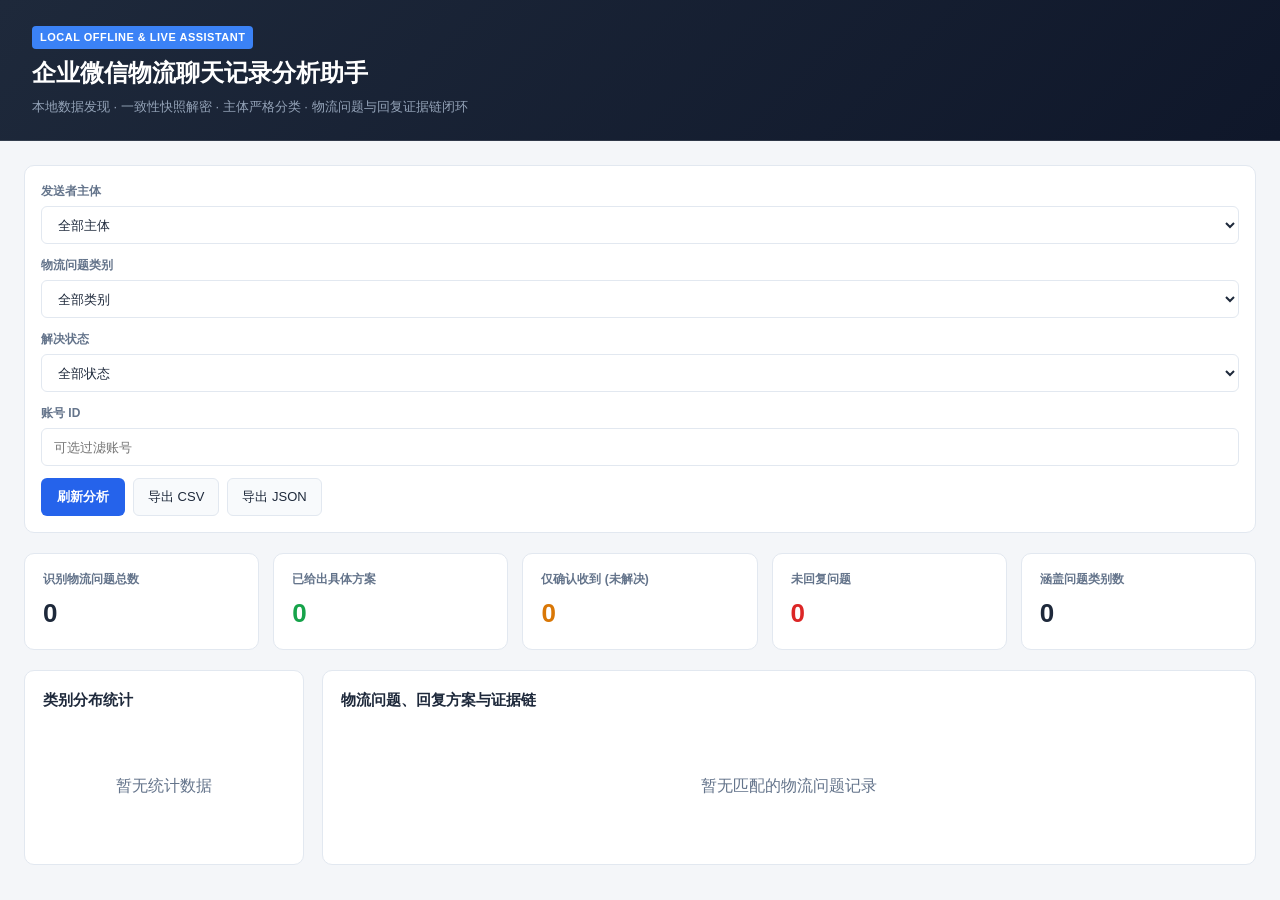
==== src/chatlog_assistant/static/wecom.html @ 627f830e "Add local WeCom analysis pipeline, export tooling, and enhanced privacy protections Support local We" ====
<!doctype html>
<html lang="zh-CN">
<head>
  <meta charset="utf-8">
  <meta name="viewport" content="width=device-width, initial-scale=1">
  <title>本地企业微信物流聊天记录分析</title>
  <style>
    :root {
      color-scheme: light;
      --bg: #f4f6f9;
      --card-bg: #ffffff;
      --ink: #1e293b;
      --muted: #64748b;
      --line: #e2e8f0;
      --brand: #2563eb;
      --brand-soft: #eff6ff;
      --zhongji: #ea580c;
      --zhongji-soft: #fff7ed;
      --other: #475569;
      --other-soft: #f1f5f9;
      --unknown: #94a3b8;
      --unknown-soft: #f8fafc;
      --ok: #16a34a;
      --warn: #d97706;
      --danger: #dc2626;
    }
    * { box-sizing: border-box; }
    body {
      margin: 0;
      font-family: -apple-system, BlinkMacSystemFont, "Segoe UI", Roboto, "Helvetica Neue", "PingFang SC", "Microsoft YaHei", sans-serif;
      background: var(--bg);
      color: var(--ink);
      line-height: 1.5;
    }
    header {
      background: linear-gradient(135deg, #1e293b 0%, #0f172a 100%);
      color: white;
      padding: 24px 32px;
      border-bottom: 1px solid rgba(255,255,255,0.1);
    }
    header .badge {
      display: inline-block;
      font-size: 11px;
      font-weight: 700;
      padding: 3px 8px;
      border-radius: 4px;
      background: #3b82f6;
      color: white;
      text-transform: uppercase;
      letter-spacing: 0.5px;
      margin-bottom: 6px;
    }
    header h1 { margin: 0 0 6px; font-size: 24px; font-weight: 600; }
    header p { margin: 0; color: #94a3b8; font-size: 13px; }
    main { max-width: 1440px; margin: 0 auto; padding: 24px; }
    
    .toolbar {
      display: grid;
      grid-template-columns: repeat(auto-fit, minmax(180px, 1fr)) auto;
      gap: 12px;
      background: var(--card-bg);
      padding: 16px;
      border-radius: 10px;
      border: 1px solid var(--line);
      margin-bottom: 20px;
      align-items: end;
    }
    .field { display: flex; flex-direction: column; gap: 6px; }
    label { font-size: 12px; font-weight: 600; color: var(--muted); text-transform: uppercase; }
    select, input, button {
      height: 38px;
      border: 1px solid var(--line);
      border-radius: 6px;
      background: white;
      padding: 0 12px;
      color: var(--ink);
      font-size: 13px;
    }
    select:focus, input:focus { outline: none; border-color: var(--brand); }
    .btn-group { display: flex; gap: 8px; }
    button.btn-primary {
      cursor: pointer;
      background: var(--brand);
      color: white;
      border: none;
      font-weight: 600;
      padding: 0 16px;
    }
    button.btn-secondary {
      cursor: pointer;
      background: #f8fafc;
      color: var(--ink);
      border: 1px solid var(--line);
      font-weight: 500;
      padding: 0 14px;
    }
    button:hover { opacity: 0.92; }

    .cards {
      display: grid;
      grid-template-columns: repeat(5, minmax(0, 1fr));
      gap: 14px;
      margin-bottom: 20px;
    }
    .card {
      background: var(--card-bg);
      border: 1px solid var(--line);
      border-radius: 10px;
      padding: 16px 18px;
    }
    .card span { display: block; color: var(--muted); font-size: 12px; font-weight: 600; }
    .card strong { display: block; margin-top: 6px; font-size: 26px; font-weight: 700; color: var(--ink); }

    .grid-2 {
      display: grid;
      grid-template-columns: 280px 1fr;
      gap: 18px;
    }
    .panel {
      background: var(--card-bg);
      border: 1px solid var(--line);
      border-radius: 10px;
      padding: 18px;
      min-width: 0;
    }
    .panel h2 {
      margin: 0 0 14px;
      font-size: 15px;
      font-weight: 600;
      display: flex;
      justify-content: space-between;
      align-items: center;
    }
    .cat-item {
      display: flex;
      justify-content: space-between;
      padding: 9px 6px;
      border-bottom: 1px solid #f1f5f9;
      font-size: 13px;
      cursor: pointer;
    }
    .cat-item:hover { background: #f8fafc; }
    .cat-item.active { font-weight: 700; color: var(--brand); }

    .table-wrap { overflow-x: auto; max-height: 650px; }
    table { width: 100%; border-collapse: collapse; min-width: 900px; font-size: 13px; }
    th, td { text-align: left; padding: 12px 10px; border-bottom: 1px solid var(--line); vertical-align: top; }
    th {
      color: var(--muted);
      font-weight: 600;
      background: #f8fafc;
      position: sticky;
      top: 0;
      z-index: 10;
    }
    
    .tag {
      display: inline-block;
      padding: 2px 7px;
      border-radius: 4px;
      font-size: 11px;
      font-weight: 600;
      white-space: nowrap;
    }
    .tag-zhongji { background: var(--zhongji-soft); color: var(--zhongji); border: 1px solid #fed7aa; }
    .tag-other { background: var(--other-soft); color: var(--other); border: 1px solid #cbd5e1; }
    .tag-unknown { background: var(--unknown-soft); color: var(--unknown); border: 1px solid #e2e8f0; }
    
    .status-solved { color: var(--ok); font-weight: 600; }
    .status-ack { color: var(--warn); font-weight: 600; }
    .status-unreplied { color: var(--danger); font-weight: 600; }
    .status-progress { color: var(--brand); font-weight: 600; }
    
    .clue-badge {
      display: inline-block;
      background: #f1f5f9;
      padding: 1px 5px;
      border-radius: 3px;
      font-size: 11px;
      color: #334155;
      margin-top: 4px;
      margin-right: 4px;
    }

    .empty { padding: 48px; text-align: center; color: var(--muted); }
    small { color: var(--muted); font-size: 11px; }

    @media (max-width: 1024px) {
      .cards { grid-template-columns: repeat(2, 1fr); }
      .grid-2 { grid-template-columns: 1fr; }
    }
  </style>
</head>
<body>
  <header>
    <div class="badge">Local Offline & Live Assistant</div>
    <h1>企业微信物流聊天记录分析助手</h1>
    <p>本地数据发现 · 一致性快照解密 · 主体严格分类 · 物流问题与回复证据链闭环</p>
  </header>
  <main>
    <section class="toolbar">
      <div class="field">
        <label for="subjectSelect">发送者主体</label>
        <select id="subjectSelect">
          <option value="">全部主体</option>
          <option value="zhongji">中技 (zhongji)</option>
          <option value="other">其他企业 (other)</option>
          <option value="unknown">待确认 (unknown)</option>
        </select>
      </div>
      <div class="field">
        <label for="categorySelect">物流问题类别</label>
        <select id="categorySelect">
          <option value="">全部类别</option>
        </select>
      </div>
      <div class="field">
        <label for="statusSelect">解决状态</label>
        <select id="statusSelect">
          <option value="">全部状态</option>
          <option value="unreplied">未回复 (unreplied)</option>
          <option value="acknowledged">仅确认收到 (acknowledged)</option>
          <option value="solved">已有方案 (solved)</option>
          <option value="in_progress">处理中 (in_progress)</option>
        </select>
      </div>
      <div class="field">
        <label for="accountInput">账号 ID</label>
        <input type="text" id="accountInput" placeholder="可选过滤账号">
      </div>
      <div class="btn-group">
        <button class="btn-primary" id="btnRefresh">刷新分析</button>
        <button class="btn-secondary" id="btnExportCsv">导出 CSV</button>
        <button class="btn-secondary" id="btnExportJson">导出 JSON</button>
      </div>
    </section>

    <section class="cards">
      <article class="card">
        <span>识别物流问题总数</span>
        <strong id="statTotal">0</strong>
      </article>
      <article class="card">
        <span>已给出具体方案</span>
        <strong id="statSolved" style="color: var(--ok)">0</strong>
      </article>
      <article class="card">
        <span>仅确认收到 (未解决)</span>
        <strong id="statAck" style="color: var(--warn)">0</strong>
      </article>
      <article class="card">
        <span>未回复问题</span>
        <strong id="statUnreplied" style="color: var(--danger)">0</strong>
      </article>
      <article class="card">
        <span>涵盖问题类别数</span>
        <strong id="statCatCount">0</strong>
      </article>
    </section>

    <section class="grid-2">
      <aside class="panel">
        <h2>类别分布统计</h2>
        <div id="categoryList"></div>
      </aside>
      <article class="panel">
        <h2>物流问题、回复方案与证据链</h2>
        <div class="table-wrap" id="issuesWrap"></div>
      </article>
    </section>
  </main>

  <script>
    const esc = v => String(v ?? '').replace(/[&<>'"]/g, c => ({'&':'&amp;','<':'&lt;','>':'&gt;',"'":'&#39;','"':'&quot;'}[c]));
    
    function statusClass(st) {
      if (st === 'solved') return 'status-solved';
      if (st === 'acknowledged') return 'status-ack';
      if (st === 'unreplied') return 'status-unreplied';
      return 'status-progress';
    }
    function statusLabel(st) {
      if (st === 'solved') return '已有方案 (已解决)';
      if (st === 'acknowledged') return '仅确认收到';
      if (st === 'unreplied') return '未回复';
      if (st === 'in_progress') return '跟进中';
      return st;
    }

    async function loadData() {
      const subj = document.querySelector('#subjectSelect').value;
      const cat = document.querySelector('#categorySelect').value;
      const st = document.querySelector('#statusSelect').value;
      const acc = document.querySelector('#accountInput').value.trim();

      const params = new URLSearchParams();
      if (subj) params.set('subject', subj);
      if (cat) params.set('category', cat);
      if (st) params.set('status', st);
      if (acc) params.set('account_id', acc);

      const [summaryRes, issuesRes] = await Promise.all([
        fetch('/api/wecom/summary?' + params).then(r => r.json()).catch(() => ({})),
        fetch('/api/wecom/issues?' + params).then(r => r.json()).catch(() => ({items:[]}))
      ]);

      // Update counters
      document.querySelector('#statTotal').textContent = summaryRes.issue_count || 0;
      document.querySelector('#statSolved').textContent = summaryRes.solved_count || 0;
      document.querySelector('#statAck').textContent = summaryRes.ack_only_count || 0;
      document.querySelector('#statUnreplied').textContent = (summaryRes.pending_count - (summaryRes.ack_only_count || 0)) || 0;
      document.querySelector('#statCatCount').textContent = summaryRes.category_count || 0;

      // Update category list & dropdown
      const catListEl = document.querySelector('#categoryList');
      const cats = summaryRes.categories || [];
      if (cats.length) {
        catListEl.innerHTML = cats.map(c => `
          <div class="cat-item ${cat === c.category ? 'active' : ''}" onclick="selectCategory('${esc(c.category)}')">
            <span>${esc(c.category)}</span>
            <b>${c.count}</b>
          </div>
        `).join('');
      } else {
        catListEl.innerHTML = '<div class="empty">暂无统计数据</div>';
      }

      const catSelect = document.querySelector('#categorySelect');
      const curCat = catSelect.value;
      catSelect.innerHTML = '<option value="">全部类别</option>' + cats.map(c => `
        <option value="${esc(c.category)}">${esc(c.category)} (${c.count})</option>
      `).join('');
      if ([...catSelect.options].some(o => o.value === curCat)) catSelect.value = curCat;

      // Render issues table
      const wrap = document.querySelector('#issuesWrap');
      const items = issuesRes.items || [];
      if (items.length) {
        wrap.innerHTML = `
          <table>
            <thead>
              <tr>
                <th style="width: 140px;">提出者 / 主体</th>
                <th style="width: 110px;">类别 / 状态</th>
                <th>提问内容与业务线索</th>
                <th>回复人员 / 方案内容</th>
                <th style="width: 100px;">关联证据</th>
              </tr>
            </thead>
            <tbody>
              ${items.map(item => {
                const subCls = item.question_subject_bucket === 'zhongji' ? 'tag-zhongji' : (item.question_subject_bucket === 'other' ? 'tag-other' : 'tag-unknown');
                const subName = item.question_subject_bucket === 'zhongji' ? '中技' : (item.question_subject_bucket === 'other' ? '其他' : '未知');
                
                let clueBadges = '';
                if (item.clues) {
                  if (item.clues.waybill_no) clueBadges += `<span class="clue-badge">单号: ${esc(item.clues.waybill_no)}</span>`;
                  if (item.clues.packages) clueBadges += `<span class="clue-badge">${esc(item.clues.packages)}</span>`;
                  if (item.clues.weight) clueBadges += `<span class="clue-badge">${esc(item.clues.weight)}</span>`;
                  if (item.clues.volume) clueBadges += `<span class="clue-badge">${esc(item.clues.volume)}</span>`;
                }

                return `
                  <tr>
                    <td>
                      <strong>${esc(item.question_sender_name)}</strong><br>
                      <span class="tag ${subCls}">${subName}${item.question_corp_name ? ' · ' + esc(item.question_corp_name) : ''}</span><br>
                      <small>${esc(item.question_sent_at.slice(0, 16).replace('T', ' '))}</small>
                    </td>
                    <td>
                      <b>${esc(item.category)}</b><br>
                      <span class="${statusClass(item.issue_status)}">${statusLabel(item.issue_status)}</span>
                    </td>
                    <td>
                      <div>${esc(item.question_raw_text)}</div>
                      <div>${clueBadges}</div>
                      <small style="color:#64748b;">群/会话: ${esc(item.conversation_name)}</small>
                    </td>
                    <td>
                      ${item.responder_name ? `
                        <strong>${esc(item.responder_name)}</strong> 
                        <span class="tag ${item.responder_subject_bucket==='zhongji'?'tag-zhongji':'tag-other'}">${item.responder_subject_bucket==='zhongji'?'中技':'其他'}</span>
                        <small>(${item.latency_seconds}秒后)</small><br>
                        <div>${esc(item.responder_raw_text)}</div>
                      ` : '<span class="status-unreplied">暂无回复</span>'}
                    </td>
                    <td>
                      <small>
                        依据: ${esc(item.association_basis || '无')}<br>
                        引用: ${esc(item.source_reference || '')}
                      </small>
                    </td>
                  </tr>
                `;
              }).join('')}
            </tbody>
          </table>
        `;
      } else {
        wrap.innerHTML = '<div class="empty">暂无匹配的物流问题记录</div>';
      }
    }

    function selectCategory(cat) {
      document.querySelector('#categorySelect').value = cat;
      loadData();
    }

    document.querySelector('#btnRefresh').addEventListener('click', loadData);
    document.querySelector('#subjectSelect').addEventListener('change', loadData);
    document.querySelector('#categorySelect').addEventListener('change', loadData);
    document.querySelector('#statusSelect').addEventListener('change', loadData);
    
    document.querySelector('#btnExportCsv').addEventListener('click', () => {
      window.open('/api/wecom/export?format=csv&' + new URLSearchParams({
        subject: document.querySelector('#subjectSelect').value,
        category: document.querySelector('#categorySelect').value,
        status: document.querySelector('#statusSelect').value,
      }));
    });
    document.querySelector('#btnExportJson').addEventListener('click', () => {
      window.open('/api/wecom/export?format=json&' + new URLSearchParams({
        subject: document.querySelector('#subjectSelect').value,
        category: document.querySelector('#categorySelect').value,
        status: document.querySelector('#statusSelect').value,
      }));
    });

    loadData();
  </script>
</body>
</html>
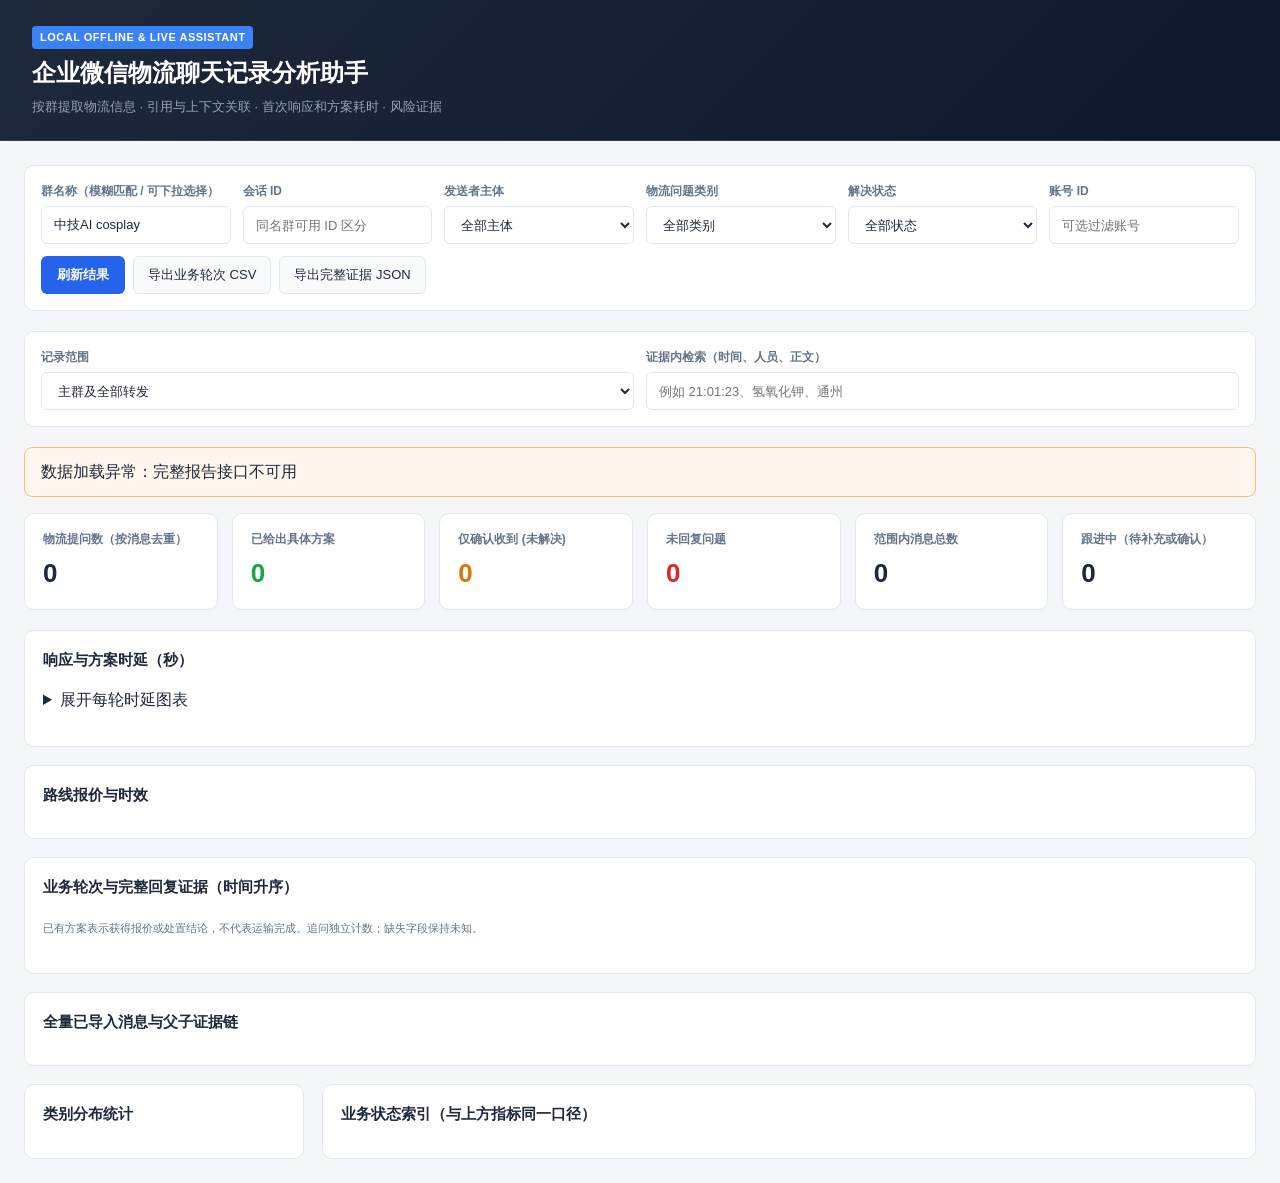
==== commit 99524bbf: "Add recursive WeCom analysis and evidence reporting" ====
--- a/src/chatlog_assistant/static/wecom.html
+++ b/src/chatlog_assistant/static/wecom.html
@@ -56,7 +56,7 @@
     
     .toolbar {
       display: grid;
-      grid-template-columns: repeat(auto-fit, minmax(180px, 1fr)) auto;
+      grid-template-columns: repeat(auto-fit, minmax(180px, 1fr));
       gap: 12px;
       background: var(--card-bg);
       padding: 16px;
@@ -77,7 +77,7 @@
       font-size: 13px;
     }
     select:focus, input:focus { outline: none; border-color: var(--brand); }
-    .btn-group { display: flex; gap: 8px; }
+    .btn-group { display: flex; gap: 8px; grid-column: 1 / -1; }
     button.btn-primary {
       cursor: pointer;
       background: var(--brand);
@@ -98,7 +98,7 @@
 
     .cards {
       display: grid;
-      grid-template-columns: repeat(5, minmax(0, 1fr));
+      grid-template-columns: repeat(6, minmax(0, 1fr));
       gap: 14px;
       margin-bottom: 20px;
     }
@@ -184,6 +184,13 @@
 
     .empty { padding: 48px; text-align: center; color: var(--muted); }
     small { color: var(--muted); font-size: 11px; }
+    #coverage { padding: 12px 16px; background: #fff7ed; border: 1px solid #fdba74; border-radius: 8px; }
+    .report-panel { margin-bottom: 18px; }
+    .message-text { white-space: pre-wrap; overflow-wrap: anywhere; }
+    details { margin: 8px 0; }
+    summary { cursor: pointer; }
+    .latency-bar { display: inline-block; min-width: 2px; height: 9px; background: #2563eb; border-radius: 2px; }
+    .latency-ack { background: #f59e0b; }
 
     @media (max-width: 1024px) {
       .cards { grid-template-columns: repeat(2, 1fr); }
@@ -195,10 +202,19 @@
   <header>
     <div class="badge">Local Offline & Live Assistant</div>
     <h1>企业微信物流聊天记录分析助手</h1>
-    <p>本地数据发现 · 一致性快照解密 · 主体严格分类 · 物流问题与回复证据链闭环</p>
+    <p>按群提取物流信息 · 引用与上下文关联 · 首次响应和方案耗时 · 风险证据</p>
   </header>
   <main>
     <section class="toolbar">
+      <div class="field">
+        <label for="conversationInput">群名称（模糊匹配 / 可下拉选择）</label>
+        <input id="conversationInput" list="convDatalist" value="中技AI cosplay" placeholder="留空查看全部群聊">
+        <datalist id="convDatalist"></datalist>
+      </div>
+      <div class="field">
+        <label for="conversationIdInput">会话 ID</label>
+        <input id="conversationIdInput" placeholder="同名群可用 ID 区分">
+      </div>
       <div class="field">
         <label for="subjectSelect">发送者主体</label>
         <select id="subjectSelect">
@@ -229,15 +245,17 @@
         <input type="text" id="accountInput" placeholder="可选过滤账号">
       </div>
       <div class="btn-group">
-        <button class="btn-primary" id="btnRefresh">刷新分析</button>
-        <button class="btn-secondary" id="btnExportCsv">导出 CSV</button>
-        <button class="btn-secondary" id="btnExportJson">导出 JSON</button>
-      </div>
-    </section>
-
+        <button class="btn-primary" id="btnRefresh">刷新结果</button>
+        <button class="btn-secondary" id="btnExportCsv">导出业务轮次 CSV</button>
+        <button class="btn-secondary" id="btnExportJson">导出完整证据 JSON</button>
+      </div>
+    </section>
+
+    <div class="toolbar"><div class="field"><label for="scopeSelect">记录范围</label><select id="scopeSelect"><option value="">主群及全部转发</option></select></div><div class="field"><label for="evidenceSearch">证据内检索（时间、人员、正文）</label><input id="evidenceSearch" placeholder="例如 21:01:23、氢氧化钾、通州"></div></div>
+    <p id="coverage" role="status"></p>
     <section class="cards">
       <article class="card">
-        <span>识别物流问题总数</span>
+        <span>物流提问数（按消息去重）</span>
         <strong id="statTotal">0</strong>
       </article>
       <article class="card">
@@ -253,9 +271,30 @@
         <strong id="statUnreplied" style="color: var(--danger)">0</strong>
       </article>
       <article class="card">
-        <span>涵盖问题类别数</span>
+        <span>范围内消息总数</span>
         <strong id="statCatCount">0</strong>
       </article>
+      <article class="card"><span>跟进中（待补充或确认）</span><strong id="statProgress">0</strong></article>
+    </section>
+
+    <section class="panel report-panel">
+      <h2>响应与方案时延（秒）</h2>
+      <p id="latencySummary"></p>
+      <details><summary>展开每轮时延图表</summary><div id="latencyChart" style="max-height:460px;overflow:auto"></div></details>
+      <p id="specialGoodsSummary"></p>
+    </section>
+    <section class="panel report-panel">
+      <h2>路线报价与时效</h2>
+      <div class="table-wrap" id="routesWrap" style="max-height:460px;overflow:auto"></div>
+    </section>
+    <section class="panel report-panel">
+      <h2>业务轮次与完整回复证据（时间升序）</h2>
+      <p><small>已有方案表示获得报价或处置结论，不代表运输完成。追问独立计数；缺失字段保持未知。</small></p>
+      <div id="eventsWrap"></div>
+    </section>
+    <section class="panel report-panel">
+      <h2>全量已导入消息与父子证据链</h2>
+      <div id="messagesWrap"></div>
     </section>
 
     <section class="grid-2">
@@ -264,7 +303,7 @@
         <div id="categoryList"></div>
       </aside>
       <article class="panel">
-        <h2>物流问题、回复方案与证据链</h2>
+        <h2>业务状态索引（与上方指标同一口径）</h2>
         <div class="table-wrap" id="issuesWrap"></div>
       </article>
     </section>
@@ -272,6 +311,7 @@
 
   <script>
     const esc = v => String(v ?? '').replace(/[&<>'"]/g, c => ({'&':'&amp;','<':'&lt;','>':'&gt;',"'":'&#39;','"':'&quot;'}[c]));
+    const formatTime = t => t ? String(t).slice(0, 19).replace('T', ' ') : '-';
     
     function statusClass(st) {
       if (st === 'solved') return 'status-solved';
@@ -280,152 +320,120 @@
       return 'status-progress';
     }
     function statusLabel(st) {
-      if (st === 'solved') return '已有方案 (已解决)';
+      if (st === 'solved') return '已有相关方案';
       if (st === 'acknowledged') return '仅确认收到';
       if (st === 'unreplied') return '未回复';
       if (st === 'in_progress') return '跟进中';
-      return st;
-    }
-
-    async function loadData() {
-      const subj = document.querySelector('#subjectSelect').value;
-      const cat = document.querySelector('#categorySelect').value;
-      const st = document.querySelector('#statusSelect').value;
-      const acc = document.querySelector('#accountInput').value.trim();
-
+      return st || '未知';
+    }
+
+    function filterParams() {
       const params = new URLSearchParams();
-      if (subj) params.set('subject', subj);
-      if (cat) params.set('category', cat);
-      if (st) params.set('status', st);
-      if (acc) params.set('account_id', acc);
-
-      const [summaryRes, issuesRes] = await Promise.all([
-        fetch('/api/wecom/summary?' + params).then(r => r.json()).catch(() => ({})),
-        fetch('/api/wecom/issues?' + params).then(r => r.json()).catch(() => ({items:[]}))
-      ]);
-
-      // Update counters
-      document.querySelector('#statTotal').textContent = summaryRes.issue_count || 0;
-      document.querySelector('#statSolved').textContent = summaryRes.solved_count || 0;
-      document.querySelector('#statAck').textContent = summaryRes.ack_only_count || 0;
-      document.querySelector('#statUnreplied').textContent = (summaryRes.pending_count - (summaryRes.ack_only_count || 0)) || 0;
-      document.querySelector('#statCatCount').textContent = summaryRes.category_count || 0;
-
-      // Update category list & dropdown
-      const catListEl = document.querySelector('#categoryList');
-      const cats = summaryRes.categories || [];
-      if (cats.length) {
-        catListEl.innerHTML = cats.map(c => `
-          <div class="cat-item ${cat === c.category ? 'active' : ''}" onclick="selectCategory('${esc(c.category)}')">
-            <span>${esc(c.category)}</span>
-            <b>${c.count}</b>
-          </div>
-        `).join('');
-      } else {
-        catListEl.innerHTML = '<div class="empty">暂无统计数据</div>';
+      for (const [key, id] of Object.entries({subject:'subjectSelect',category:'categorySelect',status:'statusSelect',
+          account_id:'accountInput',conversation_name:'conversationInput',conversation_id:'conversationIdInput'})) {
+        const value = document.getElementById(id).value.trim();
+        if (value) params.set(key, value);
       }
-
-      const catSelect = document.querySelector('#categorySelect');
-      const curCat = catSelect.value;
-      catSelect.innerHTML = '<option value="">全部类别</option>' + cats.map(c => `
-        <option value="${esc(c.category)}">${esc(c.category)} (${c.count})</option>
-      `).join('');
-      if ([...catSelect.options].some(o => o.value === curCat)) catSelect.value = curCat;
-
-      // Render issues table
-      const wrap = document.querySelector('#issuesWrap');
-      const items = issuesRes.items || [];
-      if (items.length) {
-        wrap.innerHTML = `
-          <table>
-            <thead>
-              <tr>
-                <th style="width: 140px;">提出者 / 主体</th>
-                <th style="width: 110px;">类别 / 状态</th>
-                <th>提问内容与业务线索</th>
-                <th>回复人员 / 方案内容</th>
-                <th style="width: 100px;">关联证据</th>
-              </tr>
-            </thead>
-            <tbody>
-              ${items.map(item => {
-                const subCls = item.question_subject_bucket === 'zhongji' ? 'tag-zhongji' : (item.question_subject_bucket === 'other' ? 'tag-other' : 'tag-unknown');
-                const subName = item.question_subject_bucket === 'zhongji' ? '中技' : (item.question_subject_bucket === 'other' ? '其他' : '未知');
-                
-                let clueBadges = '';
-                if (item.clues) {
-                  if (item.clues.waybill_no) clueBadges += `<span class="clue-badge">单号: ${esc(item.clues.waybill_no)}</span>`;
-                  if (item.clues.packages) clueBadges += `<span class="clue-badge">${esc(item.clues.packages)}</span>`;
-                  if (item.clues.weight) clueBadges += `<span class="clue-badge">${esc(item.clues.weight)}</span>`;
-                  if (item.clues.volume) clueBadges += `<span class="clue-badge">${esc(item.clues.volume)}</span>`;
-                }
-
-                return `
-                  <tr>
-                    <td>
-                      <strong>${esc(item.question_sender_name)}</strong><br>
-                      <span class="tag ${subCls}">${subName}${item.question_corp_name ? ' · ' + esc(item.question_corp_name) : ''}</span><br>
-                      <small>${esc(item.question_sent_at.slice(0, 16).replace('T', ' '))}</small>
-                    </td>
-                    <td>
-                      <b>${esc(item.category)}</b><br>
-                      <span class="${statusClass(item.issue_status)}">${statusLabel(item.issue_status)}</span>
-                    </td>
-                    <td>
-                      <div>${esc(item.question_raw_text)}</div>
-                      <div>${clueBadges}</div>
-                      <small style="color:#64748b;">群/会话: ${esc(item.conversation_name)}</small>
-                    </td>
-                    <td>
-                      ${item.responder_name ? `
-                        <strong>${esc(item.responder_name)}</strong> 
-                        <span class="tag ${item.responder_subject_bucket==='zhongji'?'tag-zhongji':'tag-other'}">${item.responder_subject_bucket==='zhongji'?'中技':'其他'}</span>
-                        <small>(${item.latency_seconds}秒后)</small><br>
-                        <div>${esc(item.responder_raw_text)}</div>
-                      ` : '<span class="status-unreplied">暂无回复</span>'}
-                    </td>
-                    <td>
-                      <small>
-                        依据: ${esc(item.association_basis || '无')}<br>
-                        引用: ${esc(item.source_reference || '')}
-                      </small>
-                    </td>
-                  </tr>
-                `;
-              }).join('')}
-            </tbody>
-          </table>
-        `;
-      } else {
-        wrap.innerHTML = '<div class="empty">暂无匹配的物流问题记录</div>';
+      return params;
+    }
+
+    let currentReport = null;
+    const knownCategories = new Set();
+    function renderReport(report) {
+      currentReport = report;
+      const c = report.coverage, m = report.metrics;
+      for (const [id,key] of Object.entries({statTotal:'question_count',statSolved:'solved_count',statAck:'ack_only_count',statUnreplied:'unreplied_count',statProgress:'in_progress_count'})) document.getElementById(id).textContent=m[key];
+      document.getElementById('statCatCount').textContent=c.message_count;
+      document.getElementById('coverage').textContent = `${c.database_backed_count===c.message_count && c.message_count ? '本地数据库来源已核验。' : '含来源未核验材料。'}当前 ${c.message_count} 条，${formatTime(c.first_message_at)} 至 ${formatTime(c.last_message_at)}；嵌套 ${c.nested_message_count} 条，最大深度 ${c.max_nesting_depth}；未完整展开转发 ${c.unexpanded_forward_count} 条，未解析媒体 ${c.unparsed_media_count} 条。同名未核验材料排除 ${c.excluded_unverified_source_count} 条。${c.note}`;
+      const stat = (label,s) => `${label}：均值 ${s.mean_seconds ?? '—'} 秒，中位数 ${s.median_seconds ?? '—'} 秒，样本 ${s.sample_count}`;
+      document.getElementById('latencySummary').textContent = [stat('首次确认',m.ack_latency),stat('首次有效回复',m.first_response_latency),stat('首次方案',m.solution_latency),stat('最终方案',m.final_solution_latency)].join('；');
+      const max=Math.max(1,...report.events.flatMap(e=>[e.ack_seconds||0,e.final_solution_seconds||0]));
+      document.getElementById('latencyChart').innerHTML=report.events.map(e=>`<div style="margin:8px 0" aria-label="轮次${e.round}，确认${e.ack_seconds ?? '未知'}秒，最终方案${e.final_solution_seconds ?? '未知'}秒"><small>轮次 ${e.round} ${esc(formatTime(e.sent_at))}</small><br>确认 ${e.ack_seconds ?? '—'} 秒 <span class="latency-bar latency-ack" style="width:${(e.ack_seconds||0)/max*45}%"></span><br>方案 ${e.final_solution_seconds ?? '—'} 秒 <span class="latency-bar" style="width:${(e.final_solution_seconds||0)/max*45}%"></span></div>`).join('');
+      const s=report.special_goods, t=report.shipment_constraints, a=report.association_quality;
+      const rate=n=>n==null?'—':(n*100).toFixed(1)+'%';
+      document.getElementById('specialGoodsSummary').textContent=`特殊货物 ${s.question_count} 笔；已给方案 ${s.handled_count}（${rate(s.handling_rate)}）；拒单 ${s.rejected_count}（${rate(s.rejection_rate)}）。特殊限制 ${t.question_count} 笔，处理率 ${rate(t.handling_rate)}。启发式确认关联 ${a.heuristic_ack_count} 次，待复核问题 ${a.questions_flagged_for_review} 笔。`;
+      document.getElementById('routesWrap').innerHTML=`<table><thead><tr><th>路线 / 区域</th><th>提问 / 已归属方案</th><th>报价与时效</th></tr></thead><tbody>${report.routes.map(r=>`<tr><td>${esc(r.origin||'未知')} → ${esc(r.destination||'未唯一确定')}<br><small>${esc(r.region)}</small></td><td>${r.question_count} / ${r.solved_count}</td><td>${r.quotes.map(q=>`<a href="#event-${q.round}">轮次 ${q.round}</a>：${esc(q.amount??'无金额')} · ${esc(q.currency??'币种未注明')} · ${esc(q.delivery_time??'时效未注明')}<br><small>${esc(q.association_basis)}</small>`).join('<br>')}</td></tr>`).join('')}</tbody></table>`;
+      const categories={};
+      for(const e of report.events) for(const key of Object.keys(e.category_statuses)){categories[key]=(categories[key]||0)+1;knownCategories.add(key);}
+      const selected=document.getElementById('categorySelect').value;
+      document.getElementById('categorySelect').innerHTML='<option value="">全部类别</option>'+[...knownCategories].map(k=>`<option value="${esc(k)}">${esc(k)}</option>`).join('');
+      document.getElementById('categorySelect').value=selected;
+      document.getElementById('categoryList').innerHTML=Object.entries(categories).map(([k,v])=>`<div class="cat-item"><span>${esc(k)}</span><b>${v}</b></div>`).join('');
+      document.getElementById('issuesWrap').innerHTML=`<table><thead><tr><th>轮次 / 时间 / 人员</th><th>类别</th><th>状态</th></tr></thead><tbody>${report.events.map(e=>`<tr><td><a href="#event-${e.round}">轮次 ${e.round} · ${esc(formatTime(e.sent_at))} · ${esc(e.sender_name)}</a></td><td>${Object.keys(e.category_statuses).map(esc).join('、')}</td><td>${statusLabel(e.status)}</td></tr>`).join('')}</tbody></table>`;
+      if(!document.getElementById('conversationIdInput').value){
+        const groups={};
+        for(const row of report.messages) if(row.nesting_depth>0) groups[row.conversation_id]=(groups[row.conversation_id]||0)+1;
+        const options=Object.entries(groups).sort((a,b)=>b[1]-a[1]);
+        document.getElementById('scopeSelect').innerHTML='<option value="">主群及全部转发</option>'+options.map(([id,count],i)=>`<option value="${esc(id)}">${i===0?'重点转发':'其他转发'} · ${count} 条</option>`).join('');
       }
-    }
+      renderEvidence();
+    }
+    function renderEvidence(){
+      const report=currentReport;
+      if(!report)return;
+      const term=document.getElementById('evidenceSearch').value.trim().toLowerCase();
+      const matches=row=>!term||[row.sent_at,row.sender_name,row.text,...(row.responses||[]).map(r=>r.text)].join(' ').toLowerCase().includes(term);
+      document.getElementById('eventsWrap').innerHTML=report.events.filter(matches).map(e=>`<details class="event" id="event-${e.round}"><summary><b>轮次 ${e.round} · ${esc(formatTime(e.sent_at))} · ${esc(e.sender_name)}</b> <span class="tag tag-${esc(e.subject_bucket)}">${esc(e.subject_bucket)}</span> <span class="${statusClass(e.status)}">${statusLabel(e.status)}</span>${e.needs_review?' · 待复核':''}</summary><div class="message-text">${esc(e.text)}</div><p>起运 ${esc(e.clues.origin??'未知')} → ${esc(e.clues.destination??'未知')} · 首次确认 ${e.ack_seconds??'—'} 秒 · 首次方案 ${e.solution_seconds??'—'} 秒 · 最终方案 ${e.final_solution_seconds??'—'} 秒</p>${e.clues.followup_to_message_id?`<p>前一诉求：<a href="#message-${esc(e.clues.followup_to_message_id)}">查看证据</a>（${esc(e.clues.followup_basis)}）</p>`:''}<details><summary>全部规格、路线与类别状态</summary><pre class="message-text">${esc(JSON.stringify({entities:e.clues,routes:e.route_coverage,category_statuses:e.category_statuses},null,2))}</pre></details><p><a href="#message-${esc(e.message_id)}">原消息及父级证据</a></p>${e.responses.map(r=>`<details><summary>${esc(formatTime(r.sent_at))} · ${esc(r.sender_name)} · ${esc(r.kind)} · ${r.latency_seconds} 秒 · is_solution=${r.is_solution}</summary><div class="message-text">${esc(r.text)}</div><small>关联依据 ${esc(r.basis)} · <a href="#message-${esc(r.message_id)}">原始回复</a></small></details>`).join('')}</details>`).join('')||'<p>当前筛选无匹配的物流提问。</p>';
+      // Keep every source node in the DOM so parent links remain usable while searching.
+      document.getElementById('messagesWrap').innerHTML=[...report.messages,...(report.ancestors||[])].map(row=>`<details id="message-${esc(row.id)}" ${matches(row)?'':'hidden'}><summary>${esc(formatTime(row.sent_at))} · ${esc(row.sender_name)} · ${esc(row.subject_bucket)} · 层级 ${row.nesting_depth} · ${esc(row.parse_status)}</summary><div class="message-text">${esc(row.text)}</div><p><small>${row.provenance.message_id_basis==='native_payload_position'?'本地记录键（载荷未提供原消息 ID）':'原消息 ID'} ${esc(row.message_id)}<br>${esc(row.source_reference)}</small></p>${row.parent_id?`<a href="#message-${esc(row.parent_id)}">跳转父消息</a>`:'<small>主群消息</small>'}<details><summary>来源哈希、原始身份与引用</summary><pre class="message-text">${esc(JSON.stringify(row.provenance,null,2))}</pre></details></details>`).join('');
+    }
+    async function loadData(){
+      try{
+        document.getElementById('coverage').textContent='正在读取完整证据…';
+        const response=await fetch('/api/wecom/report?'+filterParams());
+        if(!response.ok)throw new Error('完整报告接口不可用');
+        renderReport(await response.json());
+      }catch(err){document.getElementById('coverage').textContent='数据加载异常：'+err.message;}
+    }
+    document.getElementById('scopeSelect').addEventListener('change',e=>{
+      document.getElementById('conversationIdInput').value=e.target.value;
+      document.getElementById('evidenceSearch').value='';
+      loadData();
+    });
+    document.getElementById('evidenceSearch').addEventListener('input',renderEvidence);
+    document.addEventListener('click',event=>{
+      const link=event.target.closest('a[href^="#"]');
+      if(!link)return;
+      const target=document.getElementById(link.getAttribute('href').slice(1));
+      if(target){target.hidden=false;target.open=true;}
+    });
 
     function selectCategory(cat) {
       document.querySelector('#categorySelect').value = cat;
       loadData();
+    }
+
+    async function loadConversations() {
+      try {
+        const res = await fetch('/api/wecom/conversations').then(r => r.ok ? r.json() : {items:[]});
+        const dl = document.getElementById('convDatalist');
+        if (dl && res.items && res.items.length) {
+          dl.innerHTML = res.items.map(c => `
+            <option value="${esc(c.conversation_name || c.conversation_id)}">${esc(c.conversation_name || c.conversation_id)} (${c.message_count}条消息)</option>
+          `).join('');
+        }
+      } catch (_) {}
     }
 
     document.querySelector('#btnRefresh').addEventListener('click', loadData);
     document.querySelector('#subjectSelect').addEventListener('change', loadData);
     document.querySelector('#categorySelect').addEventListener('change', loadData);
     document.querySelector('#statusSelect').addEventListener('change', loadData);
+    for (const id of ['accountInput', 'conversationInput', 'conversationIdInput']) {
+      document.getElementById(id).addEventListener('change', loadData);
+      document.getElementById(id).addEventListener('input', (e) => {
+        if (!e.target.value) loadData();
+      });
+    }
     
     document.querySelector('#btnExportCsv').addEventListener('click', () => {
-      window.open('/api/wecom/export?format=csv&' + new URLSearchParams({
-        subject: document.querySelector('#subjectSelect').value,
-        category: document.querySelector('#categorySelect').value,
-        status: document.querySelector('#statusSelect').value,
-      }));
+      window.open('/api/wecom/report-export?format=csv&' + filterParams());
     });
     document.querySelector('#btnExportJson').addEventListener('click', () => {
-      window.open('/api/wecom/export?format=json&' + new URLSearchParams({
-        subject: document.querySelector('#subjectSelect').value,
-        category: document.querySelector('#categorySelect').value,
-        status: document.querySelector('#statusSelect').value,
-      }));
+      window.open('/api/wecom/report-export?format=json&' + filterParams());
     });
 
+    loadConversations();
     loadData();
   </script>
 </body>
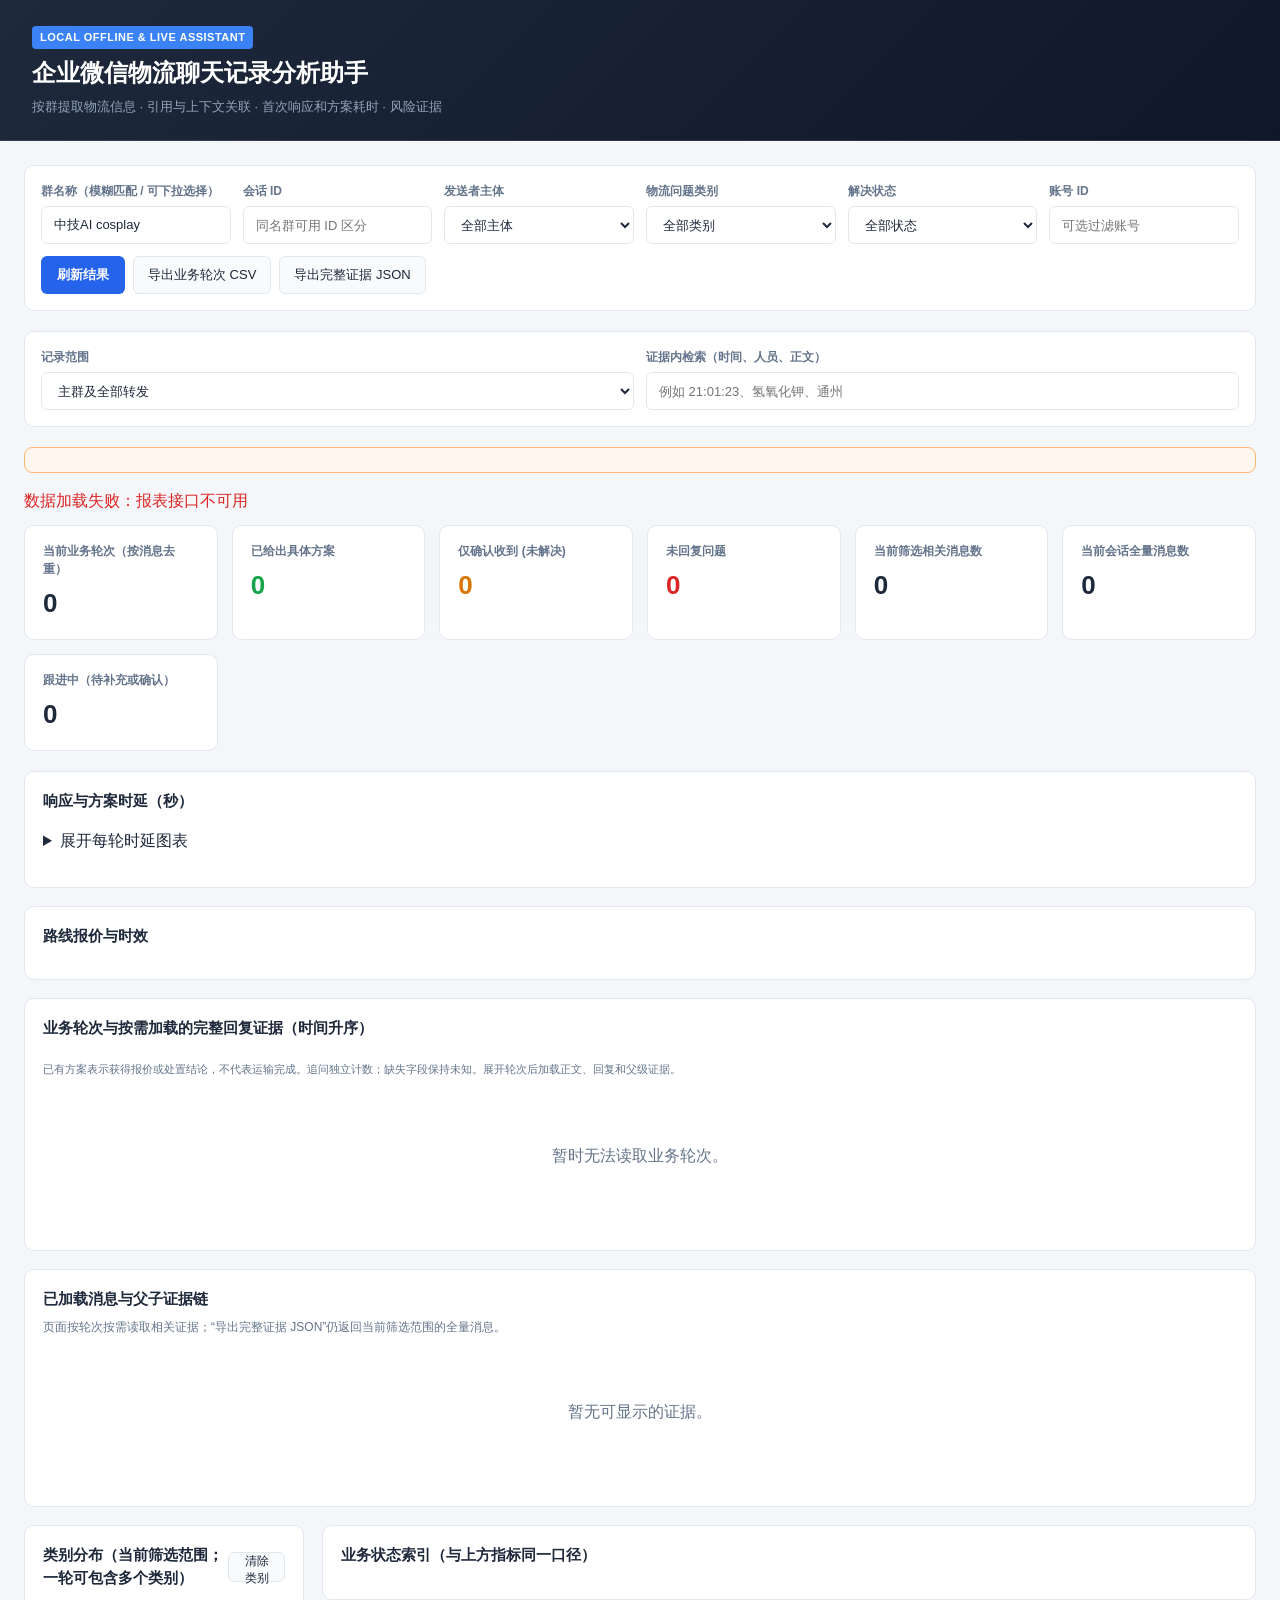
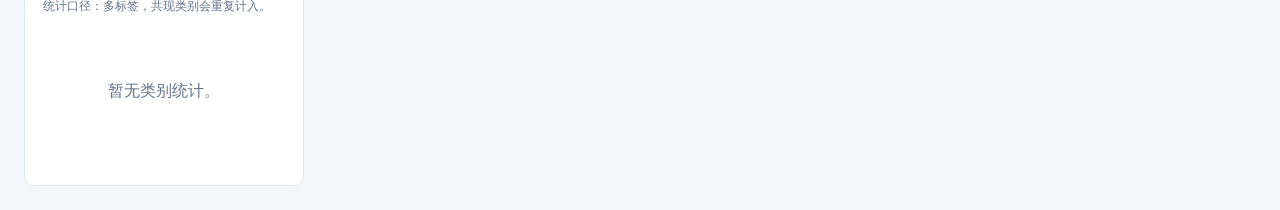
==== commit 40858ce2: "Optimize WeCom category reporting and dashboard loading" ====
--- a/src/chatlog_assistant/static/wecom.html
+++ b/src/chatlog_assistant/static/wecom.html
@@ -76,7 +76,7 @@
       color: var(--ink);
       font-size: 13px;
     }
-    select:focus, input:focus { outline: none; border-color: var(--brand); }
+    select:focus, input:focus, button:focus { outline: 3px solid rgba(37,99,235,0.25); outline-offset: 1px; border-color: var(--brand); }
     .btn-group { display: flex; gap: 8px; grid-column: 1 / -1; }
     button.btn-primary {
       cursor: pointer;
@@ -98,7 +98,7 @@
 
     .cards {
       display: grid;
-      grid-template-columns: repeat(6, minmax(0, 1fr));
+      grid-template-columns: repeat(auto-fit, minmax(170px, 1fr));
       gap: 14px;
       margin-bottom: 20px;
     }
@@ -115,6 +115,7 @@
       display: grid;
       grid-template-columns: 280px 1fr;
       gap: 18px;
+      align-items: start;
     }
     .panel {
       background: var(--card-bg);
@@ -134,13 +135,21 @@
     .cat-item {
       display: flex;
       justify-content: space-between;
+      align-items: center;
+      width: 100%;
       padding: 9px 6px;
+      height: auto;
       border-bottom: 1px solid #f1f5f9;
+      border-top: 0;
+      border-left: 0;
+      border-right: 0;
       font-size: 13px;
       cursor: pointer;
+      text-align: left;
     }
     .cat-item:hover { background: #f8fafc; }
-    .cat-item.active { font-weight: 700; color: var(--brand); }
+    .cat-item.active, .cat-item[aria-pressed="true"] { font-weight: 700; color: var(--brand); background: var(--brand-soft); }
+    .cat-item:focus-visible { outline: 3px solid rgba(37,99,235,0.3); outline-offset: -2px; }
 
     .table-wrap { overflow-x: auto; max-height: 650px; }
     table { width: 100%; border-collapse: collapse; min-width: 900px; font-size: 13px; }
@@ -185,6 +194,12 @@
     .empty { padding: 48px; text-align: center; color: var(--muted); }
     small { color: var(--muted); font-size: 11px; }
     #coverage { padding: 12px 16px; background: #fff7ed; border: 1px solid #fdba74; border-radius: 8px; }
+    #loadState { min-height: 24px; margin: 8px 0 12px; color: var(--muted); }
+    #loadState.error { color: var(--danger); }
+    #loadState.success { color: var(--ok); }
+    .category-meta, .evidence-note { color: var(--muted); font-size: 12px; margin: -6px 0 12px; }
+    .clear-category { height: 30px; padding: 0 9px; font-size: 12px; }
+    .event-detail { margin-top: 10px; }
     .report-panel { margin-bottom: 18px; }
     .message-text { white-space: pre-wrap; overflow-wrap: anywhere; }
     details { margin: 8px 0; }
@@ -195,6 +210,13 @@
     @media (max-width: 1024px) {
       .cards { grid-template-columns: repeat(2, 1fr); }
       .grid-2 { grid-template-columns: 1fr; }
+    }
+    @media (max-width: 620px) {
+      header { padding: 20px 18px; }
+      main { padding: 14px; }
+      .cards { grid-template-columns: 1fr; }
+      .btn-group { flex-wrap: wrap; }
+      .btn-group button { flex: 1 1 180px; }
     }
   </style>
 </head>
@@ -253,9 +275,10 @@
 
     <div class="toolbar"><div class="field"><label for="scopeSelect">记录范围</label><select id="scopeSelect"><option value="">主群及全部转发</option></select></div><div class="field"><label for="evidenceSearch">证据内检索（时间、人员、正文）</label><input id="evidenceSearch" placeholder="例如 21:01:23、氢氧化钾、通州"></div></div>
     <p id="coverage" role="status"></p>
+    <p id="loadState" role="status" aria-live="polite"></p>
     <section class="cards">
       <article class="card">
-        <span>物流提问数（按消息去重）</span>
+        <span>当前业务轮次（按消息去重）</span>
         <strong id="statTotal">0</strong>
       </article>
       <article class="card">
@@ -271,7 +294,11 @@
         <strong id="statUnreplied" style="color: var(--danger)">0</strong>
       </article>
       <article class="card">
-        <span>范围内消息总数</span>
+        <span>当前筛选相关消息数</span>
+        <strong id="statFilteredMessages">0</strong>
+      </article>
+      <article class="card">
+        <span>当前会话全量消息数</span>
         <strong id="statCatCount">0</strong>
       </article>
       <article class="card"><span>跟进中（待补充或确认）</span><strong id="statProgress">0</strong></article>
@@ -288,18 +315,20 @@
       <div class="table-wrap" id="routesWrap" style="max-height:460px;overflow:auto"></div>
     </section>
     <section class="panel report-panel">
-      <h2>业务轮次与完整回复证据（时间升序）</h2>
-      <p><small>已有方案表示获得报价或处置结论，不代表运输完成。追问独立计数；缺失字段保持未知。</small></p>
+      <h2>业务轮次与按需加载的完整回复证据（时间升序）</h2>
+      <p><small>已有方案表示获得报价或处置结论，不代表运输完成。追问独立计数；缺失字段保持未知。展开轮次后加载正文、回复和父级证据。</small></p>
       <div id="eventsWrap"></div>
     </section>
     <section class="panel report-panel">
-      <h2>全量已导入消息与父子证据链</h2>
+      <h2>已加载消息与父子证据链</h2>
+      <p id="messagesState" class="evidence-note">页面按轮次按需读取相关证据；“导出完整证据 JSON”仍返回当前筛选范围的全量消息。</p>
       <div id="messagesWrap"></div>
     </section>
 
     <section class="grid-2">
       <aside class="panel">
-        <h2>类别分布统计</h2>
+        <h2><span id="categoryTitle">类别分布（当前筛选范围；一轮可包含多个类别）</span><button id="clearCategory" class="btn-secondary clear-category" type="button">清除类别</button></h2>
+        <p id="categoryMeta" class="category-meta">统计口径：多标签，共现类别会重复计入。</p>
         <div id="categoryList"></div>
       </aside>
       <article class="panel">
@@ -338,70 +367,266 @@
     }
 
     let currentReport = null;
-    const knownCategories = new Set();
+    let lastSuccessfulReport = null;
+    let reportController = null;
+    let reportRequestSequence = 0;
+    let reportGeneration = 0;
+    let evidenceSearchTimer = null;
+    const loadedDetails = new Map();
+    const eventSearchText = new Map();
+    const detailControllers = new Map();
+
+    function setLoadState(message, kind = '') {
+      const node = document.getElementById('loadState');
+      node.textContent = message;
+      node.className = kind;
+    }
+
+    function setLoading(loading) {
+      document.querySelector('main').setAttribute('aria-busy', String(loading));
+      document.getElementById('btnRefresh').disabled = loading;
+    }
+
+    function renderScopeOptions(report) {
+      const select = document.getElementById('scopeSelect');
+      if (document.getElementById('conversationIdInput').value) return;
+      let options = report.scope_options || [];
+      if (!options.length && report.messages) {
+        const groups = {};
+        for (const row of report.messages) if (row.nesting_depth > 0) groups[row.conversation_id] = (groups[row.conversation_id] || 0) + 1;
+        options = Object.entries(groups).map(([conversation_id, message_count]) => ({conversation_id, message_count}));
+      }
+      options = [...options].sort((a, b) => b.message_count - a.message_count || String(a.conversation_id).localeCompare(String(b.conversation_id)));
+      select.innerHTML = '<option value="">主群及全部转发</option>' + options.map((row, i) =>
+        `<option value="${esc(row.conversation_id)}">${i === 0 ? '重点转发' : '其他转发'} · ${row.message_count} 条</option>`).join('');
+    }
+
+    function categoryRows(report) {
+      if (Array.isArray(report.category_counts)) return report.category_counts;
+      const counts = {};
+      for (const event of report.events || []) for (const category of Object.keys(event.category_statuses || {})) counts[category] = (counts[category] || 0) + 1;
+      return Object.entries(counts).map(([category, count]) => ({category, count}));
+    }
+
+    function renderCategories(report) {
+      const select = document.getElementById('categorySelect');
+      const selected = select.value;
+      const counts = categoryRows(report).sort((a, b) => b.count - a.count || String(a.category).localeCompare(String(b.category)));
+      const available = [...new Set(report.available_categories || counts.map(row => row.category))].sort((a, b) => String(a).localeCompare(String(b)));
+      if (selected && !available.includes(selected)) {
+        select.value = '';
+        setLoadState(`当前范围不再包含“${selected}”，已清除类别筛选并重新加载。`, 'success');
+        loadData();
+        return false;
+      }
+      select.innerHTML = '<option value="">全部类别</option>' + available.map(category =>
+        `<option value="${esc(category)}">${esc(category)}</option>`).join('');
+      select.value = selected;
+      const title = document.getElementById('categoryTitle');
+      const meta = document.getElementById('categoryMeta');
+      if (selected) {
+        title.textContent = '类别分布（当前筛选范围；一轮可包含多个类别） · 当前筛选内的共现类别';
+        meta.textContent = `选中“${selected}”后，${report.metrics.question_count} 表示筛选出的 ${report.metrics.question_count} 个业务轮次；其他类别数量表示其中同时带有该标签的轮次数，不表示独立问题。统计口径：多标签，共现类别会重复计入。`;
+      } else {
+        title.textContent = '类别分布（当前筛选范围；一轮可包含多个类别）';
+        meta.textContent = `当前业务轮次：${report.metrics.question_count}；统计口径：多标签，共现类别会重复计入。`;
+      }
+      document.getElementById('clearCategory').disabled = !selected;
+      const list = document.getElementById('categoryList');
+      list.innerHTML = counts.length ? counts.map(row => {
+        const active = row.category === selected;
+        return `<button type="button" class="cat-item${active ? ' active' : ''}" data-category="${esc(row.category)}" aria-label="${esc(row.category)}，${row.count} 个业务轮次" aria-pressed="${String(active)}"><span>${esc(row.category)}</span><b>${row.count}</b></button>`;
+      }).join('') : '<p class="empty">当前筛选无业务轮次或类别。</p>';
+      return true;
+    }
+
     function renderReport(report) {
+      if (!renderCategories(report)) return false;
       currentReport = report;
-      const c = report.coverage, m = report.metrics;
-      for (const [id,key] of Object.entries({statTotal:'question_count',statSolved:'solved_count',statAck:'ack_only_count',statUnreplied:'unreplied_count',statProgress:'in_progress_count'})) document.getElementById(id).textContent=m[key];
-      document.getElementById('statCatCount').textContent=c.message_count;
-      document.getElementById('coverage').textContent = `${c.database_backed_count===c.message_count && c.message_count ? '本地数据库来源已核验。' : '含来源未核验材料。'}当前 ${c.message_count} 条，${formatTime(c.first_message_at)} 至 ${formatTime(c.last_message_at)}；嵌套 ${c.nested_message_count} 条，最大深度 ${c.max_nesting_depth}；未完整展开转发 ${c.unexpanded_forward_count} 条，未解析媒体 ${c.unparsed_media_count} 条。同名未核验材料排除 ${c.excluded_unverified_source_count} 条。${c.note}`;
-      const stat = (label,s) => `${label}：均值 ${s.mean_seconds ?? '—'} 秒，中位数 ${s.median_seconds ?? '—'} 秒，样本 ${s.sample_count}`;
-      document.getElementById('latencySummary').textContent = [stat('首次确认',m.ack_latency),stat('首次有效回复',m.first_response_latency),stat('首次方案',m.solution_latency),stat('最终方案',m.final_solution_latency)].join('；');
-      const max=Math.max(1,...report.events.flatMap(e=>[e.ack_seconds||0,e.final_solution_seconds||0]));
-      document.getElementById('latencyChart').innerHTML=report.events.map(e=>`<div style="margin:8px 0" aria-label="轮次${e.round}，确认${e.ack_seconds ?? '未知'}秒，最终方案${e.final_solution_seconds ?? '未知'}秒"><small>轮次 ${e.round} ${esc(formatTime(e.sent_at))}</small><br>确认 ${e.ack_seconds ?? '—'} 秒 <span class="latency-bar latency-ack" style="width:${(e.ack_seconds||0)/max*45}%"></span><br>方案 ${e.final_solution_seconds ?? '—'} 秒 <span class="latency-bar" style="width:${(e.final_solution_seconds||0)/max*45}%"></span></div>`).join('');
-      const s=report.special_goods, t=report.shipment_constraints, a=report.association_quality;
-      const rate=n=>n==null?'—':(n*100).toFixed(1)+'%';
-      document.getElementById('specialGoodsSummary').textContent=`特殊货物 ${s.question_count} 笔；已给方案 ${s.handled_count}（${rate(s.handling_rate)}）；拒单 ${s.rejected_count}（${rate(s.rejection_rate)}）。特殊限制 ${t.question_count} 笔，处理率 ${rate(t.handling_rate)}。启发式确认关联 ${a.heuristic_ack_count} 次，待复核问题 ${a.questions_flagged_for_review} 笔。`;
-      document.getElementById('routesWrap').innerHTML=`<table><thead><tr><th>路线 / 区域</th><th>提问 / 已归属方案</th><th>报价与时效</th></tr></thead><tbody>${report.routes.map(r=>`<tr><td>${esc(r.origin||'未知')} → ${esc(r.destination||'未唯一确定')}<br><small>${esc(r.region)}</small></td><td>${r.question_count} / ${r.solved_count}</td><td>${r.quotes.map(q=>`<a href="#event-${q.round}">轮次 ${q.round}</a>：${esc(q.amount??'无金额')} · ${esc(q.currency??'币种未注明')} · ${esc(q.delivery_time??'时效未注明')}<br><small>${esc(q.association_basis)}</small>`).join('<br>')}</td></tr>`).join('')}</tbody></table>`;
-      const categories={};
-      for(const e of report.events) for(const key of Object.keys(e.category_statuses)){categories[key]=(categories[key]||0)+1;knownCategories.add(key);}
-      const selected=document.getElementById('categorySelect').value;
-      document.getElementById('categorySelect').innerHTML='<option value="">全部类别</option>'+[...knownCategories].map(k=>`<option value="${esc(k)}">${esc(k)}</option>`).join('');
-      document.getElementById('categorySelect').value=selected;
-      document.getElementById('categoryList').innerHTML=Object.entries(categories).map(([k,v])=>`<div class="cat-item"><span>${esc(k)}</span><b>${v}</b></div>`).join('');
-      document.getElementById('issuesWrap').innerHTML=`<table><thead><tr><th>轮次 / 时间 / 人员</th><th>类别</th><th>状态</th></tr></thead><tbody>${report.events.map(e=>`<tr><td><a href="#event-${e.round}">轮次 ${e.round} · ${esc(formatTime(e.sent_at))} · ${esc(e.sender_name)}</a></td><td>${Object.keys(e.category_statuses).map(esc).join('、')}</td><td>${statusLabel(e.status)}</td></tr>`).join('')}</tbody></table>`;
-      if(!document.getElementById('conversationIdInput').value){
-        const groups={};
-        for(const row of report.messages) if(row.nesting_depth>0) groups[row.conversation_id]=(groups[row.conversation_id]||0)+1;
-        const options=Object.entries(groups).sort((a,b)=>b[1]-a[1]);
-        document.getElementById('scopeSelect').innerHTML='<option value="">主群及全部转发</option>'+options.map(([id,count],i)=>`<option value="${esc(id)}">${i===0?'重点转发':'其他转发'} · ${count} 条</option>`).join('');
-      }
-      renderEvidence();
-    }
-    function renderEvidence(){
-      const report=currentReport;
-      if(!report)return;
-      const term=document.getElementById('evidenceSearch').value.trim().toLowerCase();
-      const matches=row=>!term||[row.sent_at,row.sender_name,row.text,...(row.responses||[]).map(r=>r.text)].join(' ').toLowerCase().includes(term);
-      document.getElementById('eventsWrap').innerHTML=report.events.filter(matches).map(e=>`<details class="event" id="event-${e.round}"><summary><b>轮次 ${e.round} · ${esc(formatTime(e.sent_at))} · ${esc(e.sender_name)}</b> <span class="tag tag-${esc(e.subject_bucket)}">${esc(e.subject_bucket)}</span> <span class="${statusClass(e.status)}">${statusLabel(e.status)}</span>${e.needs_review?' · 待复核':''}</summary><div class="message-text">${esc(e.text)}</div><p>起运 ${esc(e.clues.origin??'未知')} → ${esc(e.clues.destination??'未知')} · 首次确认 ${e.ack_seconds??'—'} 秒 · 首次方案 ${e.solution_seconds??'—'} 秒 · 最终方案 ${e.final_solution_seconds??'—'} 秒</p>${e.clues.followup_to_message_id?`<p>前一诉求：<a href="#message-${esc(e.clues.followup_to_message_id)}">查看证据</a>（${esc(e.clues.followup_basis)}）</p>`:''}<details><summary>全部规格、路线与类别状态</summary><pre class="message-text">${esc(JSON.stringify({entities:e.clues,routes:e.route_coverage,category_statuses:e.category_statuses},null,2))}</pre></details><p><a href="#message-${esc(e.message_id)}">原消息及父级证据</a></p>${e.responses.map(r=>`<details><summary>${esc(formatTime(r.sent_at))} · ${esc(r.sender_name)} · ${esc(r.kind)} · ${r.latency_seconds} 秒 · is_solution=${r.is_solution}</summary><div class="message-text">${esc(r.text)}</div><small>关联依据 ${esc(r.basis)} · <a href="#message-${esc(r.message_id)}">原始回复</a></small></details>`).join('')}</details>`).join('')||'<p>当前筛选无匹配的物流提问。</p>';
-      // Keep every source node in the DOM so parent links remain usable while searching.
-      document.getElementById('messagesWrap').innerHTML=[...report.messages,...(report.ancestors||[])].map(row=>`<details id="message-${esc(row.id)}" ${matches(row)?'':'hidden'}><summary>${esc(formatTime(row.sent_at))} · ${esc(row.sender_name)} · ${esc(row.subject_bucket)} · 层级 ${row.nesting_depth} · ${esc(row.parse_status)}</summary><div class="message-text">${esc(row.text)}</div><p><small>${row.provenance.message_id_basis==='native_payload_position'?'本地记录键（载荷未提供原消息 ID）':'原消息 ID'} ${esc(row.message_id)}<br>${esc(row.source_reference)}</small></p>${row.parent_id?`<a href="#message-${esc(row.parent_id)}">跳转父消息</a>`:'<small>主群消息</small>'}<details><summary>来源哈希、原始身份与引用</summary><pre class="message-text">${esc(JSON.stringify(row.provenance,null,2))}</pre></details></details>`).join('');
-    }
-    async function loadData(){
-      try{
-        document.getElementById('coverage').textContent='正在读取完整证据…';
-        const response=await fetch('/api/wecom/report?'+filterParams());
-        if(!response.ok)throw new Error('完整报告接口不可用');
-        renderReport(await response.json());
-      }catch(err){document.getElementById('coverage').textContent='数据加载异常：'+err.message;}
-    }
-    document.getElementById('scopeSelect').addEventListener('change',e=>{
-      document.getElementById('conversationIdInput').value=e.target.value;
-      document.getElementById('evidenceSearch').value='';
+      reportGeneration += 1;
+      for (const controller of detailControllers.values()) controller.abort();
+      detailControllers.clear();
+      loadedDetails.clear();
+      eventSearchText.clear();
+      const c = report.coverage || {}, m = report.metrics || {};
+      for (const [id, key] of Object.entries({statTotal:'question_count',statSolved:'solved_count',statAck:'ack_only_count',statUnreplied:'unreplied_count',statProgress:'in_progress_count'})) document.getElementById(id).textContent = m[key] ?? 0;
+      const filteredMessages = c.filtered_message_count ?? c.message_count ?? 0;
+      const conversationMessages = c.conversation_message_count ?? c.message_count ?? 0;
+      document.getElementById('statFilteredMessages').textContent = filteredMessages;
+      document.getElementById('statCatCount').textContent = conversationMessages;
+      document.getElementById('coverage').textContent = `${c.database_backed_count === conversationMessages && conversationMessages ? '本地数据库来源已核验。' : '含来源未核验材料。'}当前业务轮次 ${m.question_count ?? 0} 笔；当前筛选相关消息 ${filteredMessages} 条；当前会话全量消息 ${conversationMessages} 条；${formatTime(c.first_message_at)} 至 ${formatTime(c.last_message_at)}；嵌套 ${c.nested_message_count ?? 0} 条，最大深度 ${c.max_nesting_depth ?? 0}；未完整展开转发 ${c.unexpanded_forward_count ?? 0} 条，未解析媒体 ${c.unparsed_media_count ?? 0} 条。同名未核验材料排除 ${c.excluded_unverified_source_count ?? 0} 条。${c.note || ''}`;
+      const stat = (label, s = {}) => `${label}：均值 ${s.mean_seconds ?? '—'} 秒，中位数 ${s.median_seconds ?? '—'} 秒，样本 ${s.sample_count ?? 0}`;
+      document.getElementById('latencySummary').textContent = [stat('首次确认', m.ack_latency), stat('首次有效回复', m.first_response_latency), stat('首次方案', m.solution_latency), stat('最终方案', m.final_solution_latency)].join('；');
+      const events = report.events || [];
+      const max = Math.max(1, ...events.flatMap(e => [e.ack_seconds || 0, e.final_solution_seconds || 0]));
+      document.getElementById('latencyChart').innerHTML = events.length ? events.map(e => `<div style="margin:8px 0" aria-label="轮次${e.round}，确认${e.ack_seconds ?? '未知'}秒，最终方案${e.final_solution_seconds ?? '未知'}秒"><small>轮次 ${e.round} ${esc(formatTime(e.sent_at))}</small><br>确认 ${e.ack_seconds ?? '—'} 秒 <span class="latency-bar latency-ack" style="width:${(e.ack_seconds || 0) / max * 45}%"></span><br>方案 ${e.final_solution_seconds ?? '—'} 秒 <span class="latency-bar" style="width:${(e.final_solution_seconds || 0) / max * 45}%"></span></div>`).join('') : '<p class="empty">当前筛选暂无时延数据。</p>';
+      const s = report.special_goods || {}, t = report.shipment_constraints || {}, a = report.association_quality || {};
+      const rate = n => n == null ? '—' : (n * 100).toFixed(1) + '%';
+      document.getElementById('specialGoodsSummary').textContent = `特殊货物 ${s.question_count ?? 0} 笔；已给方案 ${s.handled_count ?? 0}（${rate(s.handling_rate)}）；拒单 ${s.rejected_count ?? 0}（${rate(s.rejection_rate)}）。特殊限制 ${t.question_count ?? 0} 笔，处理率 ${rate(t.handling_rate)}。启发式确认关联 ${a.heuristic_ack_count ?? 0} 次，待复核问题 ${a.questions_flagged_for_review ?? 0} 笔。`;
+      const routes = report.routes || [];
+      document.getElementById('routesWrap').innerHTML = routes.length ? `<table><thead><tr><th>路线 / 区域</th><th>提问 / 已归属方案</th><th>报价与时效</th></tr></thead><tbody>${routes.map(r => `<tr><td>${esc(r.origin || '未知')} → ${esc(r.destination || '未唯一确定')}<br><small>${esc(r.region)}</small></td><td>${r.question_count} / ${r.solved_count}</td><td>${(r.quotes || []).map(q => `<a href="#event-${q.round}">轮次 ${q.round}</a>：${esc(q.amount ?? '无金额')} · ${esc(q.currency ?? '币种未注明')} · ${esc(q.delivery_time ?? '时效未注明')}<br><small>${esc(q.association_basis)}</small>`).join('<br>')}</td></tr>`).join('')}</tbody></table>` : '<p class="empty">当前筛选暂无路线或报价。</p>';
+      document.getElementById('issuesWrap').innerHTML = events.length ? `<table><thead><tr><th>轮次 / 时间 / 人员</th><th>类别</th><th>状态</th></tr></thead><tbody>${events.map(e => `<tr><td><a href="#event-${e.round}">轮次 ${e.round} · ${esc(formatTime(e.sent_at))} · ${esc(e.sender_name)}</a></td><td>${Object.keys(e.category_statuses || {}).map(esc).join('、')}</td><td>${statusLabel(e.status)}</td></tr>`).join('')}</tbody></table>` : '<p class="empty">当前筛选暂无业务轮次。</p>';
+      renderScopeOptions(report);
+      renderEventIndex(events);
+      renderMessages();
+      applyEvidenceFilter();
+      return true;
+    }
+
+    function renderEventIndex(events) {
+      const wrap = document.getElementById('eventsWrap');
+      const items = events.map(e => {
+        const search = [e.sent_at, e.sender_name, e.subject_bucket, e.status, e.text_preview, ...Object.keys(e.category_statuses || {})].join(' ');
+        eventSearchText.set(e.message_id, search);
+        return `<details class="event" id="event-${e.round}" data-message-id="${esc(e.message_id)}" data-search="${esc(search)}"><summary><b>轮次 ${e.round} · ${esc(formatTime(e.sent_at))} · ${esc(e.sender_name)}</b> <span class="tag tag-${esc(e.subject_bucket)}">${esc(e.subject_bucket)}</span> <span class="${statusClass(e.status)}">${statusLabel(e.status)}</span>${e.needs_review ? ' · 待复核' : ''}</summary><div class="event-detail"><p class="evidence-note">展开时读取当前轮次正文、相关回复、关联依据和父级证据。</p></div></details>`;
+      }).join('');
+      wrap.innerHTML = items + `<p id="eventsEmpty" class="empty" ${events.length ? 'hidden' : ''}>当前筛选无匹配的物流提问。</p>`;
+    }
+
+    function renderEventBody(event) {
+      const clues = event.clues || {};
+      const responses = event.responses || [];
+      return `<div class="message-text">${esc(event.text)}</div><p>起运 ${esc(clues.origin ?? '未知')} → ${esc(clues.destination ?? '未知')} · 首次确认 ${event.ack_seconds ?? '—'} 秒 · 首次方案 ${event.solution_seconds ?? '—'} 秒 · 最终方案 ${event.final_solution_seconds ?? '—'} 秒</p>${clues.followup_to_message_id ? `<p>前一诉求：<a href="#message-${esc(clues.followup_to_message_id)}">查看证据</a>（${esc(clues.followup_basis)}）</p>` : ''}<details><summary>全部规格、路线与类别状态</summary><pre class="message-text">${esc(JSON.stringify({entities: clues, routes: event.route_coverage, category_statuses: event.category_statuses}, null, 2))}</pre></details><p><a href="#message-${esc(event.message_id)}">原消息及父级证据</a></p>${responses.map(r => `<details><summary>${esc(formatTime(r.sent_at))} · ${esc(r.sender_name)} · ${esc(r.kind)} · ${r.latency_seconds} 秒 · is_solution=${r.is_solution}</summary><div class="message-text">${esc(r.text)}</div><small>关联依据 ${esc(r.basis)} · <a href="#message-${esc(r.message_id)}">原始回复</a></small></details>`).join('')}`;
+    }
+
+    function renderMessage(row) {
+      const provenance = row.provenance || {};
+      const search = [row.sent_at, row.sender_name, row.subject_bucket, row.parse_status, row.text].join(' ');
+      return `<details class="evidence-message" id="message-${esc(row.id)}" data-search="${esc(search)}"><summary>${esc(formatTime(row.sent_at))} · ${esc(row.sender_name)} · ${esc(row.subject_bucket)} · 层级 ${row.nesting_depth} · ${esc(row.parse_status)}</summary><div class="message-text">${esc(row.text)}</div><p><small>${provenance.message_id_basis === 'native_payload_position' ? '本地记录键（载荷未提供原消息 ID）' : '原消息 ID'} ${esc(row.message_id)}<br>${esc(row.source_reference)}</small></p>${row.parent_id ? `<a href="#message-${esc(row.parent_id)}">跳转父消息</a>` : '<small>主群消息</small>'}<details><summary>来源哈希、原始身份与引用</summary><pre class="message-text">${esc(JSON.stringify(provenance, null, 2))}</pre></details></details>`;
+    }
+
+    function renderMessages() {
+      const rows = new Map();
+      for (const detail of loadedDetails.values()) for (const row of [...(detail.messages || []), ...(detail.ancestors || [])]) rows.set(row.id, row);
+      const values = [...rows.values()].sort((a, b) => String(a.sent_at || '').localeCompare(String(b.sent_at || '')) || String(a.id).localeCompare(String(b.id)));
+      document.getElementById('messagesWrap').innerHTML = values.length ? values.map(renderMessage).join('') + '<p id="messagesEmpty" class="empty" hidden>当前检索无匹配消息。</p>' : '<p class="empty">展开业务轮次后，这里显示该轮次的原消息、回复和父级证据。</p>';
+    }
+
+    function applyEvidenceFilter() {
+      const term = document.getElementById('evidenceSearch').value.trim().toLowerCase();
+      const eventNodes = [...document.querySelectorAll('#eventsWrap .event')];
+      let visibleEvents = 0;
+      for (const node of eventNodes) {
+        const search = `${node.dataset.search || ''} ${eventSearchText.get(node.dataset.messageId) || ''}`.toLowerCase();
+        node.hidden = Boolean(term && !search.includes(term));
+        if (!node.hidden) visibleEvents += 1;
+      }
+      const emptyEvents = document.getElementById('eventsEmpty');
+      if (emptyEvents) emptyEvents.hidden = visibleEvents !== 0;
+      const messageNodes = [...document.querySelectorAll('#messagesWrap .evidence-message')];
+      let visibleMessages = 0;
+      for (const node of messageNodes) {
+        node.hidden = Boolean(term && !(node.dataset.search || node.textContent).toLowerCase().includes(term));
+        if (!node.hidden) visibleMessages += 1;
+      }
+      const emptyMessages = document.getElementById('messagesEmpty');
+      if (emptyMessages) emptyMessages.hidden = visibleMessages !== 0;
+    }
+
+    async function loadEventDetail(node) {
+      if (!currentReport || node.dataset.loaded === 'true') return;
+      const messageId = node.dataset.messageId;
+      const generation = reportGeneration;
+      const controller = new AbortController();
+      detailControllers.set(messageId, controller);
+      const container = node.querySelector('.event-detail');
+      container.innerHTML = '<p class="evidence-note">正在读取本轮完整证据…</p>';
+      try {
+        const params = filterParams();
+        params.set('message_id', messageId);
+        const response = await fetch('/api/wecom/report-detail?' + params, {signal: controller.signal});
+        if (!response.ok) throw new Error(response.status === 404 ? '当前筛选下找不到该业务轮次' : '详情接口不可用');
+        const detail = await response.json();
+        if (generation !== reportGeneration || !currentReport) return;
+        loadedDetails.set(messageId, detail);
+        eventSearchText.set(messageId, [node.dataset.search, detail.event.text, ...(detail.event.responses || []).map(r => r.text)].join(' '));
+        node.dataset.loaded = 'true';
+        container.innerHTML = renderEventBody(detail.event);
+        renderMessages();
+        applyEvidenceFilter();
+      } catch (error) {
+        if (error.name === 'AbortError') return;
+        container.innerHTML = `<p class="status-message error">本轮证据加载失败：${esc(error.message)}。重新展开可重试。</p>`;
+      } finally {
+        if (detailControllers.get(messageId) === controller) detailControllers.delete(messageId);
+      }
+    }
+
+    async function loadData() {
+      const requestId = ++reportRequestSequence;
+      if (reportController) reportController.abort();
+      for (const controller of detailControllers.values()) controller.abort();
+      detailControllers.clear();
+      const controller = new AbortController();
+      reportController = controller;
+      setLoading(true);
+      setLoadState('正在加载当前筛选结果…');
+      try {
+        const params = filterParams();
+        params.set('view', 'index');
+        const response = await fetch('/api/wecom/report?' + params, {signal: controller.signal});
+        if (!response.ok) throw new Error('报表接口不可用');
+        const report = await response.json();
+        if (requestId !== reportRequestSequence) return;
+        if (!renderReport(report)) return;
+        lastSuccessfulReport = report;
+        setLoadState('当前筛选结果已更新。', 'success');
+      } catch (error) {
+        if (error.name === 'AbortError' || requestId !== reportRequestSequence) return;
+        setLoadState(lastSuccessfulReport ? `数据加载失败：${error.message}；已保留上一次有效结果。` : `数据加载失败：${error.message}`, 'error');
+        if (!lastSuccessfulReport) {
+          document.getElementById('eventsWrap').innerHTML = '<p class="empty">暂时无法读取业务轮次。</p>';
+          document.getElementById('messagesWrap').innerHTML = '<p class="empty">暂无可显示的证据。</p>';
+          document.getElementById('categoryList').innerHTML = '<p class="empty">暂无类别统计。</p>';
+        }
+      } finally {
+        if (requestId === reportRequestSequence) {
+          reportController = null;
+          setLoading(false);
+        }
+      }
+    }
+
+    document.getElementById('scopeSelect').addEventListener('change', e => {
+      document.getElementById('conversationIdInput').value = e.target.value;
+      document.getElementById('evidenceSearch').value = '';
       loadData();
     });
-    document.getElementById('evidenceSearch').addEventListener('input',renderEvidence);
-    document.addEventListener('click',event=>{
-      const link=event.target.closest('a[href^="#"]');
-      if(!link)return;
-      const target=document.getElementById(link.getAttribute('href').slice(1));
-      if(target){target.hidden=false;target.open=true;}
+    document.getElementById('evidenceSearch').addEventListener('input', () => {
+      clearTimeout(evidenceSearchTimer);
+      evidenceSearchTimer = setTimeout(applyEvidenceFilter, 200);
     });
-
-    function selectCategory(cat) {
-      document.querySelector('#categorySelect').value = cat;
+    document.addEventListener('click', event => {
+      const link = event.target.closest('a[href^="#"]');
+      if (!link) return;
+      const target = document.getElementById(link.getAttribute('href').slice(1));
+      if (target) { target.hidden = false; if ('open' in target) target.open = true; }
+    });
+    document.addEventListener('toggle', event => {
+      if (event.target.matches && event.target.matches('details.event') && event.target.open) loadEventDetail(event.target);
+    }, true);
+
+    function selectCategory(category) {
+      const select = document.getElementById('categorySelect');
+      if (select.value === category) return;
+      select.value = category;
       loadData();
     }
+
+    const categoryList = document.getElementById('categoryList');
+    categoryList.addEventListener('click', event => {
+      const item = event.target.closest('.cat-item');
+      if (!item || !event.currentTarget.contains(item)) return;
+      selectCategory(item.dataset.category);
+    });
+    categoryList.addEventListener('keydown', event => {
+      if (event.key !== 'Enter' && event.key !== ' ') return;
+      const item = event.target.closest('.cat-item');
+      if (!item || !event.currentTarget.contains(item)) return;
+      event.preventDefault();
+      selectCategory(item.dataset.category);
+    });
+    document.getElementById('clearCategory').addEventListener('click', () => selectCategory(''));
 
     async function loadConversations() {
       try {
@@ -421,11 +646,8 @@
     document.querySelector('#statusSelect').addEventListener('change', loadData);
     for (const id of ['accountInput', 'conversationInput', 'conversationIdInput']) {
       document.getElementById(id).addEventListener('change', loadData);
-      document.getElementById(id).addEventListener('input', (e) => {
-        if (!e.target.value) loadData();
-      });
-    }
-    
+      document.getElementById(id).addEventListener('input', e => { if (!e.target.value) loadData(); });
+    }
     document.querySelector('#btnExportCsv').addEventListener('click', () => {
       window.open('/api/wecom/report-export?format=csv&' + filterParams());
     });
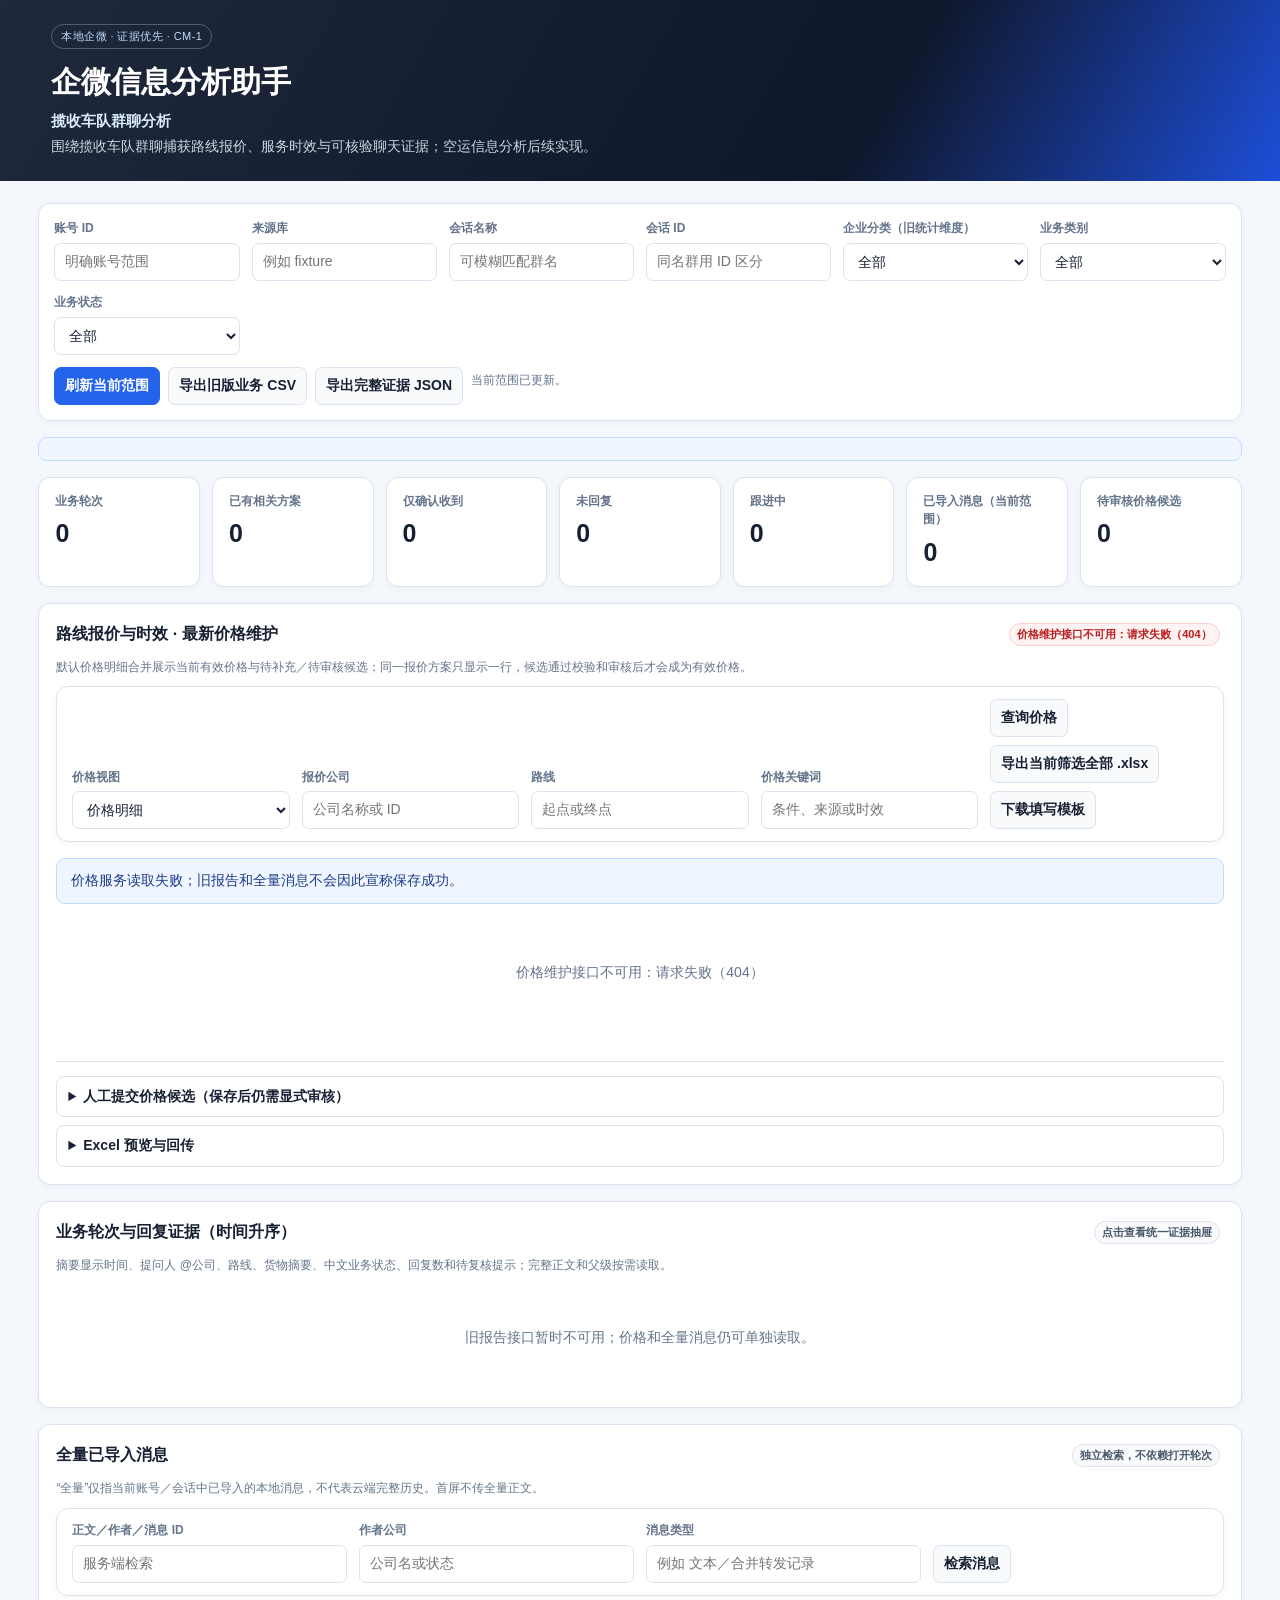
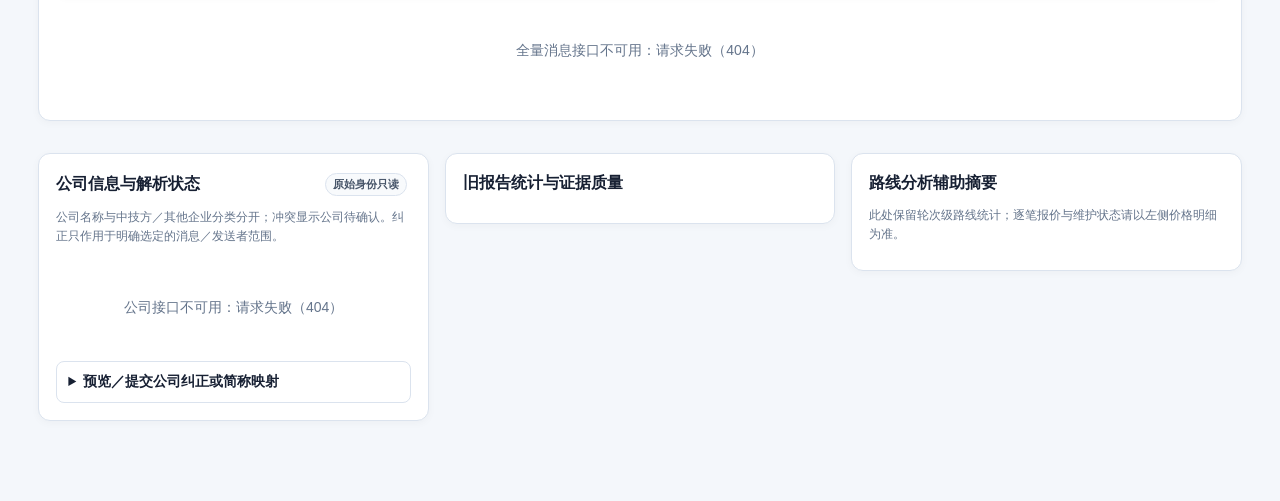
==== commit a42137ba: "feat: add WeCom price maintenance and chat evidence UI" ====
--- a/src/chatlog_assistant/static/wecom.html
+++ b/src/chatlog_assistant/static/wecom.html
@@ -3,660 +3,584 @@
 <head>
   <meta charset="utf-8">
   <meta name="viewport" content="width=device-width, initial-scale=1">
-  <title>本地企业微信物流聊天记录分析</title>
+  <title>企微信息分析助手 · 揽收车队群聊分析</title>
   <style>
     :root {
       color-scheme: light;
-      --bg: #f4f6f9;
-      --card-bg: #ffffff;
-      --ink: #1e293b;
+      --bg: #f4f7fb;
+      --card: #fff;
+      --ink: #172033;
       --muted: #64748b;
-      --line: #e2e8f0;
+      --line: #dbe3ee;
       --brand: #2563eb;
       --brand-soft: #eff6ff;
-      --zhongji: #ea580c;
-      --zhongji-soft: #fff7ed;
-      --other: #475569;
-      --other-soft: #f1f5f9;
-      --unknown: #94a3b8;
-      --unknown-soft: #f8fafc;
-      --ok: #16a34a;
-      --warn: #d97706;
-      --danger: #dc2626;
+      --ok: #15803d;
+      --ok-soft: #f0fdf4;
+      --warn: #b45309;
+      --warn-soft: #fffbeb;
+      --danger: #b91c1c;
+      --danger-soft: #fef2f2;
     }
     * { box-sizing: border-box; }
-    body {
-      margin: 0;
-      font-family: -apple-system, BlinkMacSystemFont, "Segoe UI", Roboto, "Helvetica Neue", "PingFang SC", "Microsoft YaHei", sans-serif;
-      background: var(--bg);
-      color: var(--ink);
-      line-height: 1.5;
-    }
-    header {
-      background: linear-gradient(135deg, #1e293b 0%, #0f172a 100%);
-      color: white;
-      padding: 24px 32px;
-      border-bottom: 1px solid rgba(255,255,255,0.1);
-    }
-    header .badge {
-      display: inline-block;
-      font-size: 11px;
-      font-weight: 700;
-      padding: 3px 8px;
-      border-radius: 4px;
-      background: #3b82f6;
-      color: white;
-      text-transform: uppercase;
-      letter-spacing: 0.5px;
-      margin-bottom: 6px;
-    }
-    header h1 { margin: 0 0 6px; font-size: 24px; font-weight: 600; }
-    header p { margin: 0; color: #94a3b8; font-size: 13px; }
-    main { max-width: 1440px; margin: 0 auto; padding: 24px; }
-    
-    .toolbar {
-      display: grid;
-      grid-template-columns: repeat(auto-fit, minmax(180px, 1fr));
-      gap: 12px;
-      background: var(--card-bg);
-      padding: 16px;
-      border-radius: 10px;
-      border: 1px solid var(--line);
-      margin-bottom: 20px;
-      align-items: end;
-    }
-    .field { display: flex; flex-direction: column; gap: 6px; }
-    label { font-size: 12px; font-weight: 600; color: var(--muted); text-transform: uppercase; }
-    select, input, button {
-      height: 38px;
-      border: 1px solid var(--line);
-      border-radius: 6px;
-      background: white;
-      padding: 0 12px;
-      color: var(--ink);
-      font-size: 13px;
-    }
-    select:focus, input:focus, button:focus { outline: 3px solid rgba(37,99,235,0.25); outline-offset: 1px; border-color: var(--brand); }
-    .btn-group { display: flex; gap: 8px; grid-column: 1 / -1; }
-    button.btn-primary {
-      cursor: pointer;
-      background: var(--brand);
-      color: white;
-      border: none;
-      font-weight: 600;
-      padding: 0 16px;
-    }
-    button.btn-secondary {
-      cursor: pointer;
-      background: #f8fafc;
-      color: var(--ink);
-      border: 1px solid var(--line);
-      font-weight: 500;
-      padding: 0 14px;
-    }
-    button:hover { opacity: 0.92; }
-
-    .cards {
-      display: grid;
-      grid-template-columns: repeat(auto-fit, minmax(170px, 1fr));
-      gap: 14px;
-      margin-bottom: 20px;
-    }
-    .card {
-      background: var(--card-bg);
-      border: 1px solid var(--line);
-      border-radius: 10px;
-      padding: 16px 18px;
-    }
-    .card span { display: block; color: var(--muted); font-size: 12px; font-weight: 600; }
-    .card strong { display: block; margin-top: 6px; font-size: 26px; font-weight: 700; color: var(--ink); }
-
-    .grid-2 {
-      display: grid;
-      grid-template-columns: 280px 1fr;
-      gap: 18px;
-      align-items: start;
-    }
-    .panel {
-      background: var(--card-bg);
-      border: 1px solid var(--line);
-      border-radius: 10px;
-      padding: 18px;
-      min-width: 0;
-    }
-    .panel h2 {
-      margin: 0 0 14px;
-      font-size: 15px;
-      font-weight: 600;
-      display: flex;
-      justify-content: space-between;
-      align-items: center;
-    }
-    .cat-item {
-      display: flex;
-      justify-content: space-between;
-      align-items: center;
-      width: 100%;
-      padding: 9px 6px;
-      height: auto;
-      border-bottom: 1px solid #f1f5f9;
-      border-top: 0;
-      border-left: 0;
-      border-right: 0;
-      font-size: 13px;
-      cursor: pointer;
-      text-align: left;
-    }
-    .cat-item:hover { background: #f8fafc; }
-    .cat-item.active, .cat-item[aria-pressed="true"] { font-weight: 700; color: var(--brand); background: var(--brand-soft); }
-    .cat-item:focus-visible { outline: 3px solid rgba(37,99,235,0.3); outline-offset: -2px; }
-
-    .table-wrap { overflow-x: auto; max-height: 650px; }
-    table { width: 100%; border-collapse: collapse; min-width: 900px; font-size: 13px; }
-    th, td { text-align: left; padding: 12px 10px; border-bottom: 1px solid var(--line); vertical-align: top; }
-    th {
-      color: var(--muted);
-      font-weight: 600;
-      background: #f8fafc;
-      position: sticky;
-      top: 0;
-      z-index: 10;
-    }
-    
-    .tag {
-      display: inline-block;
-      padding: 2px 7px;
-      border-radius: 4px;
-      font-size: 11px;
-      font-weight: 600;
-      white-space: nowrap;
-    }
-    .tag-zhongji { background: var(--zhongji-soft); color: var(--zhongji); border: 1px solid #fed7aa; }
-    .tag-other { background: var(--other-soft); color: var(--other); border: 1px solid #cbd5e1; }
-    .tag-unknown { background: var(--unknown-soft); color: var(--unknown); border: 1px solid #e2e8f0; }
-    
-    .status-solved { color: var(--ok); font-weight: 600; }
-    .status-ack { color: var(--warn); font-weight: 600; }
-    .status-unreplied { color: var(--danger); font-weight: 600; }
-    .status-progress { color: var(--brand); font-weight: 600; }
-    
-    .clue-badge {
-      display: inline-block;
-      background: #f1f5f9;
-      padding: 1px 5px;
-      border-radius: 3px;
-      font-size: 11px;
-      color: #334155;
-      margin-top: 4px;
-      margin-right: 4px;
-    }
-
-    .empty { padding: 48px; text-align: center; color: var(--muted); }
-    small { color: var(--muted); font-size: 11px; }
-    #coverage { padding: 12px 16px; background: #fff7ed; border: 1px solid #fdba74; border-radius: 8px; }
-    #loadState { min-height: 24px; margin: 8px 0 12px; color: var(--muted); }
-    #loadState.error { color: var(--danger); }
-    #loadState.success { color: var(--ok); }
-    .category-meta, .evidence-note { color: var(--muted); font-size: 12px; margin: -6px 0 12px; }
-    .clear-category { height: 30px; padding: 0 9px; font-size: 12px; }
-    .event-detail { margin-top: 10px; }
-    .report-panel { margin-bottom: 18px; }
-    .message-text { white-space: pre-wrap; overflow-wrap: anywhere; }
-    details { margin: 8px 0; }
-    summary { cursor: pointer; }
-    .latency-bar { display: inline-block; min-width: 2px; height: 9px; background: #2563eb; border-radius: 2px; }
-    .latency-ack { background: #f59e0b; }
-
-    @media (max-width: 1024px) {
-      .cards { grid-template-columns: repeat(2, 1fr); }
-      .grid-2 { grid-template-columns: 1fr; }
-    }
-    @media (max-width: 620px) {
-      header { padding: 20px 18px; }
-      main { padding: 14px; }
-      .cards { grid-template-columns: 1fr; }
-      .btn-group { flex-wrap: wrap; }
-      .btn-group button { flex: 1 1 180px; }
-    }
+    html { scroll-behavior: smooth; }
+    body { margin: 0; background: var(--bg); color: var(--ink); font: 14px/1.55 -apple-system, BlinkMacSystemFont, "Segoe UI", "PingFang SC", "Microsoft YaHei", sans-serif; }
+    body.drawer-open { overflow: hidden; }
+    header { padding: 24px clamp(18px, 4vw, 56px); color: #fff; background: linear-gradient(120deg, #1e293b, #0f172a 68%, #1d4ed8); }
+    header .eyebrow { display: inline-flex; gap: 7px; align-items: center; padding: 3px 9px; border: 1px solid rgba(255,255,255,.25); border-radius: 999px; color: #bfdbfe; font-size: 11px; letter-spacing: .04em; }
+    header h1 { margin: 10px 0 3px; font-size: clamp(22px, 3vw, 30px); font-weight: 700; }
+    header .subtitle { margin: 0 0 4px; color: #dbeafe; font-size: 15px; font-weight: 700; }
+    header p { margin: 0; color: #cbd5e1; }
+    main { max-width: 1520px; margin: 0 auto; padding: 22px clamp(14px, 3vw, 40px) 80px; }
+    .toolbar, .panel, .card { border: 1px solid var(--line); border-radius: 12px; background: var(--card); box-shadow: 0 2px 8px rgba(15, 23, 42, .035); }
+    .toolbar { display: grid; grid-template-columns: repeat(auto-fit, minmax(168px, 1fr)); gap: 12px; align-items: end; padding: 15px; margin-bottom: 16px; }
+    .toolbar.compact { padding: 12px 15px; }
+    .field { display: flex; min-width: 0; flex-direction: column; gap: 5px; }
+    label, .label { color: var(--muted); font-size: 12px; font-weight: 700; }
+    input, select, button, textarea { min-height: 38px; border: 1px solid var(--line); border-radius: 7px; padding: 7px 10px; color: var(--ink); background: #fff; font: inherit; }
+    textarea { min-height: 74px; resize: vertical; }
+    input:focus, select:focus, button:focus, textarea:focus, summary:focus { outline: 3px solid rgba(37, 99, 235, .2); outline-offset: 1px; border-color: var(--brand); }
+    button { cursor: pointer; font-weight: 650; }
+    button:disabled { cursor: not-allowed; opacity: .5; }
+    .btn-primary { border-color: var(--brand); color: #fff; background: var(--brand); }
+    .btn-secondary { background: #f8fafc; }
+    .btn-danger { border-color: #fecaca; color: var(--danger); background: var(--danger-soft); }
+    .actions { display: flex; flex-wrap: wrap; gap: 8px; align-items: center; }
+    .actions.wide { grid-column: 1 / -1; }
+    .notice { margin: 10px 0 16px; padding: 11px 14px; border: 1px solid #bfdbfe; border-radius: 9px; color: #1e3a8a; background: var(--brand-soft); }
+    .notice.warn { border-color: #fcd34d; color: #92400e; background: var(--warn-soft); }
+    .notice.error { border-color: #fecaca; color: var(--danger); background: var(--danger-soft); }
+    .cards { display: grid; grid-template-columns: repeat(auto-fit, minmax(155px, 1fr)); gap: 12px; margin: 0 0 16px; }
+    .card { padding: 14px 16px; }
+    .card span { display: block; color: var(--muted); font-size: 12px; font-weight: 650; }
+    .card strong { display: block; margin-top: 4px; font-size: 25px; }
+    .layout { display: grid; grid-template-columns: 1fr; gap: 16px; align-items: start; }
+    .layout > aside { display: grid; grid-template-columns: repeat(auto-fit, minmax(300px, 1fr)); gap: 16px; align-items: start; }
+    .layout > aside .panel { margin-bottom: 0; }
+    .panel { min-width: 0; margin-bottom: 16px; padding: 17px; }
+    .panel h2 { display: flex; flex-wrap: wrap; justify-content: space-between; gap: 8px; align-items: center; margin: 0 0 10px; font-size: 16px; }
+    .panel h3 { margin: 14px 0 8px; font-size: 14px; }
+    .subtle, .meta { color: var(--muted); font-size: 12px; }
+    .meta { margin: 0 0 10px; }
+    .table-wrap { max-width: 100%; overflow: auto; }
+    table { width: 100%; min-width: 760px; border-collapse: collapse; font-size: 13px; }
+    th, td { padding: 10px 9px; border-bottom: 1px solid var(--line); text-align: left; vertical-align: top; }
+    th { position: sticky; top: 0; z-index: 1; color: var(--muted); background: #f8fafc; font-size: 12px; font-weight: 750; }
+    td { overflow-wrap: anywhere; }
+    .table-tight th, .table-tight td { padding: 8px 7px; }
+    .status { display: inline-flex; align-items: center; gap: 5px; white-space: nowrap; font-weight: 700; }
+    .status::before { content: ""; width: 7px; height: 7px; border-radius: 50%; background: currentColor; }
+    .status.ok { color: var(--ok); }
+    .status.wait { color: var(--warn); }
+    .status.bad { color: var(--danger); }
+    .status.info { color: var(--brand); }
+    .status.neutral { color: var(--muted); }
+    .tag { display: inline-block; margin: 2px 4px 2px 0; padding: 2px 7px; border: 1px solid var(--line); border-radius: 999px; color: #475569; background: #f8fafc; font-size: 11px; }
+    .tag.company { color: #1d4ed8; border-color: #bfdbfe; background: var(--brand-soft); }
+    .tag.pending { color: var(--warn); border-color: #fcd34d; background: var(--warn-soft); }
+    .tag.conflict { color: var(--danger); border-color: #fecaca; background: var(--danger-soft); }
+    .empty { padding: 28px 10px; color: var(--muted); text-align: center; }
+    .round-list { display: grid; gap: 9px; }
+    .round { display: grid; grid-template-columns: 70px minmax(0, 1fr) auto; gap: 12px; align-items: start; padding: 12px; border: 1px solid var(--line); border-radius: 9px; background: #fff; }
+    .round:hover { border-color: #93c5fd; background: #fafdff; }
+    .round-number { color: var(--brand); font-weight: 800; }
+    .round-title { margin: 0 0 3px; font-weight: 750; }
+    .round-summary { color: #475569; overflow-wrap: anywhere; }
+    .round-meta { color: var(--muted); font-size: 12px; }
+    .message-row { display: grid; grid-template-columns: 132px minmax(0, 1fr) auto; gap: 10px; align-items: start; padding: 10px 8px; border-bottom: 1px solid var(--line); }
+    .message-row.target { border-left: 3px solid var(--brand); background: var(--brand-soft); }
+    .message-row.highlight { animation: flash 1.6s ease-out; }
+    @keyframes flash { 0%, 35% { background: #fef3c7; } 100% { background: transparent; } }
+    .message-time { color: var(--muted); font-size: 12px; white-space: nowrap; }
+    .message-author { font-weight: 750; overflow-wrap: anywhere; }
+    .message-preview { margin-top: 2px; color: #334155; white-space: pre-wrap; overflow-wrap: anywhere; }
+    .message-type { color: var(--muted); font-size: 11px; }
+    .date-separator { display: flex; align-items: center; gap: 10px; margin: 14px 0 5px; color: var(--muted); font-size: 12px; font-weight: 750; }
+    .date-separator::before, .date-separator::after { content: ""; height: 1px; flex: 1; background: var(--line); }
+    .pagination { display: flex; flex-wrap: wrap; justify-content: space-between; gap: 8px; align-items: center; margin-top: 11px; }
+    details { border: 1px solid var(--line); border-radius: 8px; }
+    details + details { margin-top: 8px; }
+    summary { cursor: pointer; padding: 9px 11px; font-weight: 650; }
+    .details-body { padding: 0 11px 12px; }
+    .form-grid { display: grid; grid-template-columns: repeat(auto-fit, minmax(145px, 1fr)); gap: 10px; }
+    .form-grid .full { grid-column: 1 / -1; }
+    .divider { height: 1px; margin: 14px 0; background: var(--line); }
+    .preview-box { margin-top: 10px; padding: 10px; border: 1px dashed #93c5fd; border-radius: 8px; background: #f8fbff; }
+    dialog { width: min(620px, calc(100vw - 26px)); border: 0; border-radius: 12px; padding: 0; color: var(--ink); box-shadow: 0 24px 80px rgba(15, 23, 42, .3); }
+    dialog::backdrop { background: rgba(15, 23, 42, .4); }
+    .dialog-body { padding: 19px; }
+    .dialog-body h2 { margin: 0 0 14px; font-size: 17px; }
+    #evidenceDrawer { position: fixed; inset: 0 0 0 auto; z-index: 20; display: flex; width: min(700px, 100vw); flex-direction: column; border-left: 1px solid var(--line); background: #f8fafc; box-shadow: -14px 0 45px rgba(15, 23, 42, .18); }
+    #evidenceDrawer[hidden] { display: none; }
+    #evidenceDrawer.expanded { width: min(1000px, 100vw); }
+    .drawer-head { display: flex; flex-wrap: wrap; justify-content: space-between; gap: 8px; align-items: center; padding: 14px 16px; border-bottom: 1px solid var(--line); background: #fff; }
+    .drawer-head h2 { margin: 0; font-size: 16px; }
+    .drawer-body { min-height: 0; flex: 1; overflow: auto; padding: 12px 16px 38px; }
+    .path { margin: 0 0 12px; color: var(--muted); font-size: 12px; overflow-wrap: anywhere; }
+    .chat-block { margin: 0 0 17px; }
+    .chat-block h3 { margin: 0 0 6px; font-size: 13px; color: #475569; }
+    .bubble { width: min(78%, 620px); margin: 9px 0; padding: 10px 13px; border: 1px solid #e2e8f0; border-radius: 13px; background: #fff; box-shadow: 0 2px 5px rgba(15,23,42,.04); }
+    .bubble.role-zhongji { margin-left: auto; border-color: #b7e4c7; background: #dcf8df; }
+    .bubble.role-supplier { margin-right: auto; border-color: #e2e8f0; background: #fff; }
+    .bubble.role-unknown { margin-right: auto; border-color: #cbd5e1; background: #f1f5f9; }
+    .bubble.target { border-color: #2563eb; box-shadow: 0 0 0 3px #bfdbfe; }
+    .bubble-top { display: flex; flex-wrap: wrap; justify-content: space-between; gap: 6px; color: var(--muted); font-size: 12px; }
+    .bubble-author { color: var(--ink); font-weight: 800; }
+    .bubble-role { display: inline-flex; margin-left: 6px; padding: 1px 6px; border-radius: 999px; color: #475569; background: rgba(255,255,255,.72); font-size: 11px; font-weight: 700; }
+    .bubble-text { margin-top: 7px; white-space: pre-wrap; overflow-wrap: anywhere; }
+    blockquote { margin: 8px 0 0; padding: 7px 10px; border-left: 3px solid #cbd5e1; border-radius: 4px; color: #64748b; background: #f8fafc; white-space: pre-wrap; overflow-wrap: anywhere; }
+    .forward-card { margin-top: 8px; padding: 9px 10px; border: 1px solid #c4b5fd; border-radius: 9px; color: #5b21b6; background: #faf5ff; }
+    .price-table { width: 100%; min-width: 0; table-layout: auto; }
+    .price-table th { color: #1e3a8a; background: #eff6ff; }
+    .price-table td { border-right: 1px solid #eef2f7; }
+    .price-main-value { font-weight: 750; }
+    .price-missing { color: var(--warn); font-weight: 700; }
+    .price-detail { max-width: 560px; }
+    .role-legend { display: flex; flex-wrap: wrap; gap: 6px; margin: 0 0 8px; }
+    .price-table th:nth-child(1), .price-table td:nth-child(1) { min-width: 105px; white-space: nowrap; }
+    .price-table th:nth-child(2), .price-table td:nth-child(2) { min-width: 105px; white-space: nowrap; }
+    .price-table th:nth-child(3), .price-table td:nth-child(3), .price-table th:nth-child(4), .price-table td:nth-child(4), .price-table th:nth-child(5), .price-table td:nth-child(5), .price-table th:nth-child(6), .price-table td:nth-child(6) { white-space: nowrap; }
+    .price-table th:nth-child(7), .price-table td:nth-child(7) { min-width: 145px; white-space: nowrap; }
+    .price-table th:nth-child(8), .price-table td:nth-child(8) { min-width: 125px; white-space: nowrap; }
+    .price-table th:nth-child(10), .price-table td:nth-child(10) { min-width: 220px; }
+    .price-table td:nth-child(10) .actions { max-width: 260px; }
+    .price-table td:nth-child(9) { min-width: 82px; white-space: nowrap; }
+    .price-table td:nth-child(10) button { min-height: 30px; padding: 5px 7px; font-size: 12px; }
+    .drawer-gap { padding: 9px 10px; border: 1px solid #fcd34d; border-radius: 7px; color: #92400e; background: var(--warn-soft); }
+    body.drawer-open::after { content: ""; position: fixed; inset: 0; z-index: 19; background: rgba(15, 23, 42, .18); pointer-events: none; }
+    @media (max-width: 1040px) { .layout { grid-template-columns: 1fr; } #evidenceDrawer { width: min(760px, 100vw); } }
+    @media (max-width: 620px) { main { padding: 13px 10px 60px; } .round { grid-template-columns: 1fr; gap: 5px; } .message-row { grid-template-columns: 1fr; gap: 3px; } .panel { padding: 13px; } .drawer-body { padding-left: 10px; padding-right: 10px; } }
   </style>
 </head>
 <body>
   <header>
-    <div class="badge">Local Offline & Live Assistant</div>
-    <h1>企业微信物流聊天记录分析助手</h1>
-    <p>按群提取物流信息 · 引用与上下文关联 · 首次响应和方案耗时 · 风险证据</p>
+    <div class="eyebrow">本地企微 · 证据优先 · CM-1</div>
+    <h1>企微信息分析助手</h1>
+    <p class="subtitle">揽收车队群聊分析</p>
+    <p>围绕揽收车队群聊捕获路线报价、服务时效与可核验聊天证据；空运信息分析后续实现。</p>
   </header>
-  <main>
-    <section class="toolbar">
-      <div class="field">
-        <label for="conversationInput">群名称（模糊匹配 / 可下拉选择）</label>
-        <input id="conversationInput" list="convDatalist" value="中技AI cosplay" placeholder="留空查看全部群聊">
-        <datalist id="convDatalist"></datalist>
+
+  <main id="app">
+    <section class="toolbar" aria-label="业务范围筛选">
+      <div class="field"><label for="accountInput">账号 ID</label><input id="accountInput" placeholder="明确账号范围"></div>
+      <div class="field"><label for="sourceDatabaseInput">来源库</label><input id="sourceDatabaseInput" placeholder="例如 fixture"></div>
+      <div class="field"><label for="conversationInput">会话名称</label><input id="conversationInput" list="convDatalist" placeholder="可模糊匹配群名"><datalist id="convDatalist"></datalist></div>
+      <div class="field"><label for="conversationIdInput">会话 ID</label><input id="conversationIdInput" placeholder="同名群用 ID 区分"></div>
+      <div class="field"><label for="subjectSelect">企业分类（旧统计维度）</label><select id="subjectSelect"><option value="">全部</option><option value="zhongji">中技方</option><option value="other">其他企业</option><option value="unknown">未知／待确认</option></select></div>
+      <div class="field"><label for="categorySelect">业务类别</label><select id="categorySelect"><option value="">全部</option></select></div>
+      <div class="field"><label for="statusSelect">业务状态</label><select id="statusSelect"><option value="">全部</option><option value="unreplied">未回复</option><option value="acknowledged">仅确认收到</option><option value="solved">已有相关方案</option><option value="in_progress">跟进中</option></select></div>
+      <div class="actions wide"><button id="btnRefresh" class="btn-primary">刷新当前范围</button><button id="btnExportCsv" class="btn-secondary">导出旧版业务 CSV</button><button id="btnExportJson" class="btn-secondary">导出完整证据 JSON</button><span id="loadState" class="meta" role="status" aria-live="polite"></span></div>
+    </section>
+
+    <div id="coverage" class="notice" role="status"></div>
+    <section class="cards" aria-label="当前范围统计">
+      <article class="card"><span>业务轮次</span><strong id="statTotal">0</strong></article>
+      <article class="card"><span>已有相关方案</span><strong id="statSolved">0</strong></article>
+      <article class="card"><span>仅确认收到</span><strong id="statAck">0</strong></article>
+      <article class="card"><span>未回复</span><strong id="statUnreplied">0</strong></article>
+      <article class="card"><span>跟进中</span><strong id="statProgress">0</strong></article>
+      <article class="card"><span>已导入消息（当前范围）</span><strong id="statMessageCount">0</strong></article>
+      <article class="card"><span>待审核价格候选</span><strong id="statPendingPrices">0</strong></article>
+    </section>
+
+    <div class="layout">
+      <div>
+        <section class="panel" id="pricePanel">
+          <h2><span>路线报价与时效 · 最新价格维护</span><span id="reviewerSummary" class="tag">责任岗位读取中…</span></h2>
+          <p class="meta">默认价格明细合并展示当前有效价格与待补充／待审核候选；同一报价方案只显示一行，候选通过校验和审核后才会成为有效价格。</p>
+          <div class="toolbar compact">
+            <div class="field"><label for="priceView">价格视图</label><select id="priceView"><option value="details" selected>价格明细</option><option value="current">最新价格</option><option value="incomplete">待完善</option><option value="pending">待审核</option><option value="all">全部现行状态</option></select></div>
+            <div class="field"><label for="priceCompany">报价公司</label><input id="priceCompany" placeholder="公司名称或 ID"></div>
+            <div class="field"><label for="priceRoute">路线</label><input id="priceRoute" placeholder="起点或终点"></div>
+            <div class="field"><label for="priceKeyword">价格关键词</label><input id="priceKeyword" placeholder="条件、来源或时效"></div>
+            <div class="actions"><button id="btnPriceRefresh" class="btn-secondary">查询价格</button><button id="btnPriceExport" class="btn-secondary">导出当前筛选全部 .xlsx</button><button id="btnPriceTemplate" class="btn-secondary">下载填写模板</button></div>
+          </div>
+          <div id="priceNotice" class="notice" hidden></div>
+          <div class="table-wrap" id="pricesWrap"></div>
+          <div class="pagination"><span id="pricePageState" class="meta"></span><button id="btnPriceMore" class="btn-secondary" hidden>加载更多</button></div>
+          <div class="divider"></div>
+          <details>
+            <summary>人工提交价格候选（保存后仍需显式审核）</summary>
+            <div class="details-body">
+              <p class="meta">网页内容被记录为人工来源，不会因为请求体中的状态、审核人或“自动通过”文字而直接生效。报价时间必须由人工明确填写。</p>
+              <form id="manualPriceForm" class="form-grid">
+                <div class="field"><label for="manualOrigin">起点</label><input id="manualOrigin" required></div>
+                <div class="field"><label for="manualDestination">终点</label><input id="manualDestination" required></div>
+                <div class="field"><label for="manualWeight">重量（含单位）</label><input id="manualWeight" placeholder="1000kg" required></div>
+                <div class="field"><label for="manualVolume">体积（含单位）</label><input id="manualVolume" placeholder="1cbm" required></div>
+                <div class="field"><label for="manualPackages">包装数量</label><input id="manualPackages" placeholder="1" required></div>
+                <div class="field"><label for="manualPackageType">包装类型</label><input id="manualPackageType" placeholder="箱／托" required></div>
+                <div class="field"><label for="manualServiceTime">服务时效</label><input id="manualServiceTime" placeholder="隔日达" required></div>
+                <div class="field"><label for="manualPrice">价格</label><input id="manualPrice" required></div>
+                <div class="field"><label for="manualCompany">报价公司</label><input id="manualCompany" required></div>
+                <div class="field"><label for="manualCurrency">币种</label><input id="manualCurrency" placeholder="CNY／USD，未知请勿猜"></div>
+                <div class="field"><label for="manualMethod">计价方式／单位</label><input id="manualMethod" placeholder="总价／每公斤"></div>
+                <div class="field"><label for="manualQuoteTime">报价业务时间（含时区）</label><input id="manualQuoteTime" type="datetime-local" required></div>
+                <div class="field"><label for="manualSourceMessage">来源消息 ID（可选）</label><input id="manualSourceMessage"></div>
+                <div class="actions wide"><button class="btn-primary" type="submit">保存人工候选</button><span id="manualPriceState" class="meta"></span></div>
+              </form>
+            </div>
+          </details>
+          <details>
+            <summary>Excel 预览与回传</summary>
+            <div class="details-body">
+              <p class="meta">仅接受真实 .xlsx；先预览、逐行检查并明确勾选有效行，再进入统一候选流程。系统列中的审核人和状态不具有权限。</p>
+              <div class="actions"><input id="priceFile" type="file" accept=".xlsx,application/vnd.openxmlformats-officedocument.spreadsheetml.sheet"><button id="btnPreviewImport" class="btn-secondary">预览导入</button><button id="btnConfirmImport" class="btn-primary" disabled>确认所选有效行</button></div>
+              <div id="importPreview" class="preview-box" hidden></div>
+            </div>
+          </details>
+        </section>
+
+        <section class="panel" id="roundsPanel">
+          <h2><span>业务轮次与回复证据（时间升序）</span><span class="tag">点击查看统一证据抽屉</span></h2>
+          <p class="meta">摘要显示时间、提问人 @公司、路线、货物摘要、中文业务状态、回复数和待复核提示；完整正文和父级按需读取。</p>
+          <div id="eventsWrap" class="round-list"></div>
+        </section>
+
+        <section class="panel" id="allMessagesPanel">
+          <h2><span>全量已导入消息</span><span class="tag">独立检索，不依赖打开轮次</span></h2>
+          <p id="messageScopeNote" class="meta">“全量”仅指当前账号／会话中已导入的本地消息，不代表云端完整历史。首屏不传全量正文。</p>
+          <div class="toolbar compact">
+            <div class="field"><label for="messageKeyword">正文／作者／消息 ID</label><input id="messageKeyword" placeholder="服务端检索"></div>
+            <div class="field"><label for="messageCompany">作者公司</label><input id="messageCompany" placeholder="公司名或状态"></div>
+            <div class="field"><label for="messageType">消息类型</label><input id="messageType" placeholder="例如 文本／合并转发记录"></div>
+            <div class="actions"><button id="btnMessageSearch" class="btn-secondary">检索消息</button><button id="btnMessageMore" class="btn-secondary" hidden>加载下一页</button></div>
+          </div>
+          <div id="messageCounts" class="meta"></div>
+          <div id="messagesWrap"></div>
+        </section>
       </div>
-      <div class="field">
-        <label for="conversationIdInput">会话 ID</label>
-        <input id="conversationIdInput" placeholder="同名群可用 ID 区分">
-      </div>
-      <div class="field">
-        <label for="subjectSelect">发送者主体</label>
-        <select id="subjectSelect">
-          <option value="">全部主体</option>
-          <option value="zhongji">中技 (zhongji)</option>
-          <option value="other">其他企业 (other)</option>
-          <option value="unknown">待确认 (unknown)</option>
-        </select>
-      </div>
-      <div class="field">
-        <label for="categorySelect">物流问题类别</label>
-        <select id="categorySelect">
-          <option value="">全部类别</option>
-        </select>
-      </div>
-      <div class="field">
-        <label for="statusSelect">解决状态</label>
-        <select id="statusSelect">
-          <option value="">全部状态</option>
-          <option value="unreplied">未回复 (unreplied)</option>
-          <option value="acknowledged">仅确认收到 (acknowledged)</option>
-          <option value="solved">已有方案 (solved)</option>
-          <option value="in_progress">处理中 (in_progress)</option>
-        </select>
-      </div>
-      <div class="field">
-        <label for="accountInput">账号 ID</label>
-        <input type="text" id="accountInput" placeholder="可选过滤账号">
-      </div>
-      <div class="btn-group">
-        <button class="btn-primary" id="btnRefresh">刷新结果</button>
-        <button class="btn-secondary" id="btnExportCsv">导出业务轮次 CSV</button>
-        <button class="btn-secondary" id="btnExportJson">导出完整证据 JSON</button>
-      </div>
-    </section>
-
-    <div class="toolbar"><div class="field"><label for="scopeSelect">记录范围</label><select id="scopeSelect"><option value="">主群及全部转发</option></select></div><div class="field"><label for="evidenceSearch">证据内检索（时间、人员、正文）</label><input id="evidenceSearch" placeholder="例如 21:01:23、氢氧化钾、通州"></div></div>
-    <p id="coverage" role="status"></p>
-    <p id="loadState" role="status" aria-live="polite"></p>
-    <section class="cards">
-      <article class="card">
-        <span>当前业务轮次（按消息去重）</span>
-        <strong id="statTotal">0</strong>
-      </article>
-      <article class="card">
-        <span>已给出具体方案</span>
-        <strong id="statSolved" style="color: var(--ok)">0</strong>
-      </article>
-      <article class="card">
-        <span>仅确认收到 (未解决)</span>
-        <strong id="statAck" style="color: var(--warn)">0</strong>
-      </article>
-      <article class="card">
-        <span>未回复问题</span>
-        <strong id="statUnreplied" style="color: var(--danger)">0</strong>
-      </article>
-      <article class="card">
-        <span>当前筛选相关消息数</span>
-        <strong id="statFilteredMessages">0</strong>
-      </article>
-      <article class="card">
-        <span>当前会话全量消息数</span>
-        <strong id="statCatCount">0</strong>
-      </article>
-      <article class="card"><span>跟进中（待补充或确认）</span><strong id="statProgress">0</strong></article>
-    </section>
-
-    <section class="panel report-panel">
-      <h2>响应与方案时延（秒）</h2>
-      <p id="latencySummary"></p>
-      <details><summary>展开每轮时延图表</summary><div id="latencyChart" style="max-height:460px;overflow:auto"></div></details>
-      <p id="specialGoodsSummary"></p>
-    </section>
-    <section class="panel report-panel">
-      <h2>路线报价与时效</h2>
-      <div class="table-wrap" id="routesWrap" style="max-height:460px;overflow:auto"></div>
-    </section>
-    <section class="panel report-panel">
-      <h2>业务轮次与按需加载的完整回复证据（时间升序）</h2>
-      <p><small>已有方案表示获得报价或处置结论，不代表运输完成。追问独立计数；缺失字段保持未知。展开轮次后加载正文、回复和父级证据。</small></p>
-      <div id="eventsWrap"></div>
-    </section>
-    <section class="panel report-panel">
-      <h2>已加载消息与父子证据链</h2>
-      <p id="messagesState" class="evidence-note">页面按轮次按需读取相关证据；“导出完整证据 JSON”仍返回当前筛选范围的全量消息。</p>
-      <div id="messagesWrap"></div>
-    </section>
-
-    <section class="grid-2">
-      <aside class="panel">
-        <h2><span id="categoryTitle">类别分布（当前筛选范围；一轮可包含多个类别）</span><button id="clearCategory" class="btn-secondary clear-category" type="button">清除类别</button></h2>
-        <p id="categoryMeta" class="category-meta">统计口径：多标签，共现类别会重复计入。</p>
-        <div id="categoryList"></div>
+
+      <aside>
+        <section class="panel" id="companiesPanel">
+          <h2><span>公司信息与解析状态</span><span class="tag">原始身份只读</span></h2>
+          <p class="meta">公司名称与中技方／其他企业分类分开；冲突显示公司待确认。纠正只作用于明确选定的消息／发送者范围。</p>
+          <div class="table-wrap" id="companiesWrap"></div>
+          <details>
+            <summary>预览／提交公司纠正或简称映射</summary>
+            <div class="details-body">
+              <form id="companyCorrectionForm" class="form-grid">
+                <div class="field full"><label for="correctionMessageIds">消息 ID（逗号分隔，至少一种范围）</label><input id="correctionMessageIds" placeholder="填写需要纠正身份的消息范围"></div>
+                <div class="field full"><label for="correctionSenderIds">发送者 ID（逗号分隔）</label><input id="correctionSenderIds"></div>
+                <div class="field"><label for="correctionCompanyId">规范公司 ID</label><input id="correctionCompanyId" required></div>
+                <div class="field"><label for="correctionCompanyName">规范公司名称</label><input id="correctionCompanyName" required></div>
+                <div class="field"><label for="correctionAlias">确认简称映射（可选）</label><input id="correctionAlias" placeholder="例如 甲司"></div>
+                <div class="field"><label for="correctionRole">业务身份（仅可信公司确认）</label><select id="correctionRole"><option value="">不指定</option><option value="supplier">确认供应商</option><option value="unknown">身份待确认（中性）</option></select></div>
+                <div class="field full"><label for="correctionBasis">依据／理由</label><textarea id="correctionBasis" required></textarea></div>
+                <div class="actions wide"><button type="button" id="btnCorrectionPreview" class="btn-secondary">预览受影响记录</button><button type="button" id="btnCorrectionSubmit" class="btn-primary" disabled>确认提交纠正</button></div>
+              </form>
+              <div id="correctionPreview" class="preview-box" hidden></div>
+            </div>
+          </details>
+        </section>
+
+        <section class="panel">
+          <h2>旧报告统计与证据质量</h2>
+          <div id="latencySummary" class="meta"></div>
+          <div id="specialGoodsSummary" class="meta"></div>
+          <div id="categoryList"></div>
+        </section>
+
+        <section class="panel">
+          <h2>路线分析辅助摘要</h2>
+          <p class="meta">此处保留轮次级路线统计；逐笔报价与维护状态请以左侧价格明细为准。</p>
+          <div class="table-wrap" id="routesWrap"></div>
+        </section>
       </aside>
-      <article class="panel">
-        <h2>业务状态索引（与上方指标同一口径）</h2>
-        <div class="table-wrap" id="issuesWrap"></div>
-      </article>
-    </section>
+    </div>
   </main>
 
+  <dialog id="priceDetailDialog" aria-labelledby="priceDetailTitle">
+    <div class="dialog-body">
+      <h2 id="priceDetailTitle">报价明细 · 揽收车队群聊分析</h2>
+      <div id="priceDetailBody"><p class="empty">选择报价后读取明细。</p></div>
+      <div class="actions"><button type="button" id="btnPriceDetailClose" class="btn-secondary">关闭</button></div>
+    </div>
+  </dialog>
+
+  <dialog id="reviewDialog" aria-labelledby="reviewTitle">
+    <div class="dialog-body">
+      <h2 id="reviewTitle">审核价格候选</h2>
+      <p id="reviewCandidateSummary" class="meta"></p>
+      <form id="reviewForm" class="form-grid">
+        <div class="field"><label for="reviewAction">审核动作</label><select id="reviewAction"><option value="approve">通过并尝试生效</option><option value="correct_and_approve">修改后通过</option><option value="reject">驳回</option></select></div>
+        <div class="field"><label for="reviewOrigin">起点</label><input id="reviewOrigin"></div>
+        <div class="field"><label for="reviewDestination">终点</label><input id="reviewDestination"></div>
+        <div class="field"><label for="reviewWeight">重量（含单位）</label><input id="reviewWeight"></div>
+        <div class="field"><label for="reviewVolume">体积（含单位）</label><input id="reviewVolume"></div>
+        <div class="field"><label for="reviewPackages">包装数量</label><input id="reviewPackages"></div>
+        <div class="field"><label for="reviewPackageType">包装类型</label><input id="reviewPackageType"></div>
+        <div class="field"><label for="reviewServiceTime">运输／服务时效</label><input id="reviewServiceTime"></div>
+        <div class="field"><label for="reviewPrice">价格</label><input id="reviewPrice"></div>
+        <div class="field"><label for="reviewCompany">报价公司</label><input id="reviewCompany"></div>
+        <div class="field"><label for="reviewCurrency">币种</label><input id="reviewCurrency"></div>
+        <div class="field"><label for="reviewMethod">计价方式／单位</label><input id="reviewMethod"></div>
+        <div class="field"><label for="reviewQuoteTime">报价业务时间</label><input id="reviewQuoteTime" type="datetime-local"></div>
+        <div class="field full"><label for="reviewReason">理由（必填）</label><textarea id="reviewReason" required></textarea></div>
+        <div class="actions full"><button type="submit" class="btn-primary">提交审核</button><button type="button" id="btnReviewCancel" class="btn-secondary">取消</button></div>
+      </form>
+    </div>
+  </dialog>
+
+  <aside id="evidenceDrawer" role="dialog" aria-modal="true" aria-labelledby="drawerTitle" hidden tabindex="-1">
+    <div class="drawer-head">
+      <div><h2 id="drawerTitle">聊天窗口</h2><div id="drawerConversation" class="subtle">企业微信聊天记录 · 只读</div></div>
+      <div class="actions"><button id="btnDrawerContext" class="btn-secondary" hidden>加载更多上下文</button><button id="btnDrawerExpand" class="btn-secondary" aria-pressed="false">放大阅读</button><button id="btnDrawerClose" class="btn-secondary">关闭（Esc）</button></div>
+    </div>
+    <div id="drawerBody" class="drawer-body"><p class="empty">选择轮次、价格行或消息后读取证据。</p></div>
+  </aside>
+
   <script>
-    const esc = v => String(v ?? '').replace(/[&<>'"]/g, c => ({'&':'&amp;','<':'&lt;','>':'&gt;',"'":'&#39;','"':'&quot;'}[c]));
-    const formatTime = t => t ? String(t).slice(0, 19).replace('T', ' ') : '-';
-    
-    function statusClass(st) {
-      if (st === 'solved') return 'status-solved';
-      if (st === 'acknowledged') return 'status-ack';
-      if (st === 'unreplied') return 'status-unreplied';
-      return 'status-progress';
-    }
-    function statusLabel(st) {
-      if (st === 'solved') return '已有相关方案';
-      if (st === 'acknowledged') return '仅确认收到';
-      if (st === 'unreplied') return '未回复';
-      if (st === 'in_progress') return '跟进中';
-      return st || '未知';
-    }
-
-    function filterParams() {
-      const params = new URLSearchParams();
-      for (const [key, id] of Object.entries({subject:'subjectSelect',category:'categorySelect',status:'statusSelect',
-          account_id:'accountInput',conversation_name:'conversationInput',conversation_id:'conversationIdInput'})) {
-        const value = document.getElementById(id).value.trim();
-        if (value) params.set(key, value);
-      }
-      return params;
-    }
-
-    let currentReport = null;
-    let lastSuccessfulReport = null;
-    let reportController = null;
-    let reportRequestSequence = 0;
-    let reportGeneration = 0;
-    let evidenceSearchTimer = null;
-    const loadedDetails = new Map();
-    const eventSearchText = new Map();
-    const detailControllers = new Map();
-
-    function setLoadState(message, kind = '') {
-      const node = document.getElementById('loadState');
-      node.textContent = message;
-      node.className = kind;
-    }
-
-    function setLoading(loading) {
-      document.querySelector('main').setAttribute('aria-busy', String(loading));
-      document.getElementById('btnRefresh').disabled = loading;
-    }
-
-    function renderScopeOptions(report) {
-      const select = document.getElementById('scopeSelect');
-      if (document.getElementById('conversationIdInput').value) return;
-      let options = report.scope_options || [];
-      if (!options.length && report.messages) {
-        const groups = {};
-        for (const row of report.messages) if (row.nesting_depth > 0) groups[row.conversation_id] = (groups[row.conversation_id] || 0) + 1;
-        options = Object.entries(groups).map(([conversation_id, message_count]) => ({conversation_id, message_count}));
-      }
-      options = [...options].sort((a, b) => b.message_count - a.message_count || String(a.conversation_id).localeCompare(String(b.conversation_id)));
-      select.innerHTML = '<option value="">主群及全部转发</option>' + options.map((row, i) =>
-        `<option value="${esc(row.conversation_id)}">${i === 0 ? '重点转发' : '其他转发'} · ${row.message_count} 条</option>`).join('');
-    }
-
-    function categoryRows(report) {
-      if (Array.isArray(report.category_counts)) return report.category_counts;
-      const counts = {};
-      for (const event of report.events || []) for (const category of Object.keys(event.category_statuses || {})) counts[category] = (counts[category] || 0) + 1;
-      return Object.entries(counts).map(([category, count]) => ({category, count}));
-    }
-
-    function renderCategories(report) {
-      const select = document.getElementById('categorySelect');
-      const selected = select.value;
-      const counts = categoryRows(report).sort((a, b) => b.count - a.count || String(a.category).localeCompare(String(b.category)));
-      const available = [...new Set(report.available_categories || counts.map(row => row.category))].sort((a, b) => String(a).localeCompare(String(b)));
-      if (selected && !available.includes(selected)) {
-        select.value = '';
-        setLoadState(`当前范围不再包含“${selected}”，已清除类别筛选并重新加载。`, 'success');
-        loadData();
-        return false;
-      }
-      select.innerHTML = '<option value="">全部类别</option>' + available.map(category =>
-        `<option value="${esc(category)}">${esc(category)}</option>`).join('');
-      select.value = selected;
-      const title = document.getElementById('categoryTitle');
-      const meta = document.getElementById('categoryMeta');
-      if (selected) {
-        title.textContent = '类别分布（当前筛选范围；一轮可包含多个类别） · 当前筛选内的共现类别';
-        meta.textContent = `选中“${selected}”后，${report.metrics.question_count} 表示筛选出的 ${report.metrics.question_count} 个业务轮次；其他类别数量表示其中同时带有该标签的轮次数，不表示独立问题。统计口径：多标签，共现类别会重复计入。`;
-      } else {
-        title.textContent = '类别分布（当前筛选范围；一轮可包含多个类别）';
-        meta.textContent = `当前业务轮次：${report.metrics.question_count}；统计口径：多标签，共现类别会重复计入。`;
-      }
-      document.getElementById('clearCategory').disabled = !selected;
-      const list = document.getElementById('categoryList');
-      list.innerHTML = counts.length ? counts.map(row => {
-        const active = row.category === selected;
-        return `<button type="button" class="cat-item${active ? ' active' : ''}" data-category="${esc(row.category)}" aria-label="${esc(row.category)}，${row.count} 个业务轮次" aria-pressed="${String(active)}"><span>${esc(row.category)}</span><b>${row.count}</b></button>`;
-      }).join('') : '<p class="empty">当前筛选无业务轮次或类别。</p>';
-      return true;
-    }
-
-    function renderReport(report) {
-      if (!renderCategories(report)) return false;
-      currentReport = report;
-      reportGeneration += 1;
-      for (const controller of detailControllers.values()) controller.abort();
-      detailControllers.clear();
-      loadedDetails.clear();
-      eventSearchText.clear();
-      const c = report.coverage || {}, m = report.metrics || {};
-      for (const [id, key] of Object.entries({statTotal:'question_count',statSolved:'solved_count',statAck:'ack_only_count',statUnreplied:'unreplied_count',statProgress:'in_progress_count'})) document.getElementById(id).textContent = m[key] ?? 0;
-      const filteredMessages = c.filtered_message_count ?? c.message_count ?? 0;
-      const conversationMessages = c.conversation_message_count ?? c.message_count ?? 0;
-      document.getElementById('statFilteredMessages').textContent = filteredMessages;
-      document.getElementById('statCatCount').textContent = conversationMessages;
-      document.getElementById('coverage').textContent = `${c.database_backed_count === conversationMessages && conversationMessages ? '本地数据库来源已核验。' : '含来源未核验材料。'}当前业务轮次 ${m.question_count ?? 0} 笔；当前筛选相关消息 ${filteredMessages} 条；当前会话全量消息 ${conversationMessages} 条；${formatTime(c.first_message_at)} 至 ${formatTime(c.last_message_at)}；嵌套 ${c.nested_message_count ?? 0} 条，最大深度 ${c.max_nesting_depth ?? 0}；未完整展开转发 ${c.unexpanded_forward_count ?? 0} 条，未解析媒体 ${c.unparsed_media_count ?? 0} 条。同名未核验材料排除 ${c.excluded_unverified_source_count ?? 0} 条。${c.note || ''}`;
-      const stat = (label, s = {}) => `${label}：均值 ${s.mean_seconds ?? '—'} 秒，中位数 ${s.median_seconds ?? '—'} 秒，样本 ${s.sample_count ?? 0}`;
-      document.getElementById('latencySummary').textContent = [stat('首次确认', m.ack_latency), stat('首次有效回复', m.first_response_latency), stat('首次方案', m.solution_latency), stat('最终方案', m.final_solution_latency)].join('；');
-      const events = report.events || [];
-      const max = Math.max(1, ...events.flatMap(e => [e.ack_seconds || 0, e.final_solution_seconds || 0]));
-      document.getElementById('latencyChart').innerHTML = events.length ? events.map(e => `<div style="margin:8px 0" aria-label="轮次${e.round}，确认${e.ack_seconds ?? '未知'}秒，最终方案${e.final_solution_seconds ?? '未知'}秒"><small>轮次 ${e.round} ${esc(formatTime(e.sent_at))}</small><br>确认 ${e.ack_seconds ?? '—'} 秒 <span class="latency-bar latency-ack" style="width:${(e.ack_seconds || 0) / max * 45}%"></span><br>方案 ${e.final_solution_seconds ?? '—'} 秒 <span class="latency-bar" style="width:${(e.final_solution_seconds || 0) / max * 45}%"></span></div>`).join('') : '<p class="empty">当前筛选暂无时延数据。</p>';
-      const s = report.special_goods || {}, t = report.shipment_constraints || {}, a = report.association_quality || {};
-      const rate = n => n == null ? '—' : (n * 100).toFixed(1) + '%';
-      document.getElementById('specialGoodsSummary').textContent = `特殊货物 ${s.question_count ?? 0} 笔；已给方案 ${s.handled_count ?? 0}（${rate(s.handling_rate)}）；拒单 ${s.rejected_count ?? 0}（${rate(s.rejection_rate)}）。特殊限制 ${t.question_count ?? 0} 笔，处理率 ${rate(t.handling_rate)}。启发式确认关联 ${a.heuristic_ack_count ?? 0} 次，待复核问题 ${a.questions_flagged_for_review ?? 0} 笔。`;
-      const routes = report.routes || [];
-      document.getElementById('routesWrap').innerHTML = routes.length ? `<table><thead><tr><th>路线 / 区域</th><th>提问 / 已归属方案</th><th>报价与时效</th></tr></thead><tbody>${routes.map(r => `<tr><td>${esc(r.origin || '未知')} → ${esc(r.destination || '未唯一确定')}<br><small>${esc(r.region)}</small></td><td>${r.question_count} / ${r.solved_count}</td><td>${(r.quotes || []).map(q => `<a href="#event-${q.round}">轮次 ${q.round}</a>：${esc(q.amount ?? '无金额')} · ${esc(q.currency ?? '币种未注明')} · ${esc(q.delivery_time ?? '时效未注明')}<br><small>${esc(q.association_basis)}</small>`).join('<br>')}</td></tr>`).join('')}</tbody></table>` : '<p class="empty">当前筛选暂无路线或报价。</p>';
-      document.getElementById('issuesWrap').innerHTML = events.length ? `<table><thead><tr><th>轮次 / 时间 / 人员</th><th>类别</th><th>状态</th></tr></thead><tbody>${events.map(e => `<tr><td><a href="#event-${e.round}">轮次 ${e.round} · ${esc(formatTime(e.sent_at))} · ${esc(e.sender_name)}</a></td><td>${Object.keys(e.category_statuses || {}).map(esc).join('、')}</td><td>${statusLabel(e.status)}</td></tr>`).join('')}</tbody></table>` : '<p class="empty">当前筛选暂无业务轮次。</p>';
-      renderScopeOptions(report);
-      renderEventIndex(events);
-      renderMessages();
-      applyEvidenceFilter();
-      return true;
-    }
-
-    function renderEventIndex(events) {
-      const wrap = document.getElementById('eventsWrap');
-      const items = events.map(e => {
-        const search = [e.sent_at, e.sender_name, e.subject_bucket, e.status, e.text_preview, ...Object.keys(e.category_statuses || {})].join(' ');
-        eventSearchText.set(e.message_id, search);
-        return `<details class="event" id="event-${e.round}" data-message-id="${esc(e.message_id)}" data-search="${esc(search)}"><summary><b>轮次 ${e.round} · ${esc(formatTime(e.sent_at))} · ${esc(e.sender_name)}</b> <span class="tag tag-${esc(e.subject_bucket)}">${esc(e.subject_bucket)}</span> <span class="${statusClass(e.status)}">${statusLabel(e.status)}</span>${e.needs_review ? ' · 待复核' : ''}</summary><div class="event-detail"><p class="evidence-note">展开时读取当前轮次正文、相关回复、关联依据和父级证据。</p></div></details>`;
-      }).join('');
-      wrap.innerHTML = items + `<p id="eventsEmpty" class="empty" ${events.length ? 'hidden' : ''}>当前筛选无匹配的物流提问。</p>`;
-    }
-
-    function renderEventBody(event) {
-      const clues = event.clues || {};
-      const responses = event.responses || [];
-      return `<div class="message-text">${esc(event.text)}</div><p>起运 ${esc(clues.origin ?? '未知')} → ${esc(clues.destination ?? '未知')} · 首次确认 ${event.ack_seconds ?? '—'} 秒 · 首次方案 ${event.solution_seconds ?? '—'} 秒 · 最终方案 ${event.final_solution_seconds ?? '—'} 秒</p>${clues.followup_to_message_id ? `<p>前一诉求：<a href="#message-${esc(clues.followup_to_message_id)}">查看证据</a>（${esc(clues.followup_basis)}）</p>` : ''}<details><summary>全部规格、路线与类别状态</summary><pre class="message-text">${esc(JSON.stringify({entities: clues, routes: event.route_coverage, category_statuses: event.category_statuses}, null, 2))}</pre></details><p><a href="#message-${esc(event.message_id)}">原消息及父级证据</a></p>${responses.map(r => `<details><summary>${esc(formatTime(r.sent_at))} · ${esc(r.sender_name)} · ${esc(r.kind)} · ${r.latency_seconds} 秒 · is_solution=${r.is_solution}</summary><div class="message-text">${esc(r.text)}</div><small>关联依据 ${esc(r.basis)} · <a href="#message-${esc(r.message_id)}">原始回复</a></small></details>`).join('')}`;
-    }
-
-    function renderMessage(row) {
-      const provenance = row.provenance || {};
-      const search = [row.sent_at, row.sender_name, row.subject_bucket, row.parse_status, row.text].join(' ');
-      return `<details class="evidence-message" id="message-${esc(row.id)}" data-search="${esc(search)}"><summary>${esc(formatTime(row.sent_at))} · ${esc(row.sender_name)} · ${esc(row.subject_bucket)} · 层级 ${row.nesting_depth} · ${esc(row.parse_status)}</summary><div class="message-text">${esc(row.text)}</div><p><small>${provenance.message_id_basis === 'native_payload_position' ? '本地记录键（载荷未提供原消息 ID）' : '原消息 ID'} ${esc(row.message_id)}<br>${esc(row.source_reference)}</small></p>${row.parent_id ? `<a href="#message-${esc(row.parent_id)}">跳转父消息</a>` : '<small>主群消息</small>'}<details><summary>来源哈希、原始身份与引用</summary><pre class="message-text">${esc(JSON.stringify(provenance, null, 2))}</pre></details></details>`;
-    }
-
-    function renderMessages() {
-      const rows = new Map();
-      for (const detail of loadedDetails.values()) for (const row of [...(detail.messages || []), ...(detail.ancestors || [])]) rows.set(row.id, row);
-      const values = [...rows.values()].sort((a, b) => String(a.sent_at || '').localeCompare(String(b.sent_at || '')) || String(a.id).localeCompare(String(b.id)));
-      document.getElementById('messagesWrap').innerHTML = values.length ? values.map(renderMessage).join('') + '<p id="messagesEmpty" class="empty" hidden>当前检索无匹配消息。</p>' : '<p class="empty">展开业务轮次后，这里显示该轮次的原消息、回复和父级证据。</p>';
-    }
-
-    function applyEvidenceFilter() {
-      const term = document.getElementById('evidenceSearch').value.trim().toLowerCase();
-      const eventNodes = [...document.querySelectorAll('#eventsWrap .event')];
-      let visibleEvents = 0;
-      for (const node of eventNodes) {
-        const search = `${node.dataset.search || ''} ${eventSearchText.get(node.dataset.messageId) || ''}`.toLowerCase();
-        node.hidden = Boolean(term && !search.includes(term));
-        if (!node.hidden) visibleEvents += 1;
-      }
-      const emptyEvents = document.getElementById('eventsEmpty');
-      if (emptyEvents) emptyEvents.hidden = visibleEvents !== 0;
-      const messageNodes = [...document.querySelectorAll('#messagesWrap .evidence-message')];
-      let visibleMessages = 0;
-      for (const node of messageNodes) {
-        node.hidden = Boolean(term && !(node.dataset.search || node.textContent).toLowerCase().includes(term));
-        if (!node.hidden) visibleMessages += 1;
-      }
-      const emptyMessages = document.getElementById('messagesEmpty');
-      if (emptyMessages) emptyMessages.hidden = visibleMessages !== 0;
-    }
-
-    async function loadEventDetail(node) {
-      if (!currentReport || node.dataset.loaded === 'true') return;
-      const messageId = node.dataset.messageId;
-      const generation = reportGeneration;
-      const controller = new AbortController();
-      detailControllers.set(messageId, controller);
-      const container = node.querySelector('.event-detail');
-      container.innerHTML = '<p class="evidence-note">正在读取本轮完整证据…</p>';
-      try {
-        const params = filterParams();
-        params.set('message_id', messageId);
-        const response = await fetch('/api/wecom/report-detail?' + params, {signal: controller.signal});
-        if (!response.ok) throw new Error(response.status === 404 ? '当前筛选下找不到该业务轮次' : '详情接口不可用');
-        const detail = await response.json();
-        if (generation !== reportGeneration || !currentReport) return;
-        loadedDetails.set(messageId, detail);
-        eventSearchText.set(messageId, [node.dataset.search, detail.event.text, ...(detail.event.responses || []).map(r => r.text)].join(' '));
-        node.dataset.loaded = 'true';
-        container.innerHTML = renderEventBody(detail.event);
-        renderMessages();
-        applyEvidenceFilter();
-      } catch (error) {
-        if (error.name === 'AbortError') return;
-        container.innerHTML = `<p class="status-message error">本轮证据加载失败：${esc(error.message)}。重新展开可重试。</p>`;
-      } finally {
-        if (detailControllers.get(messageId) === controller) detailControllers.delete(messageId);
-      }
-    }
-
-    async function loadData() {
-      const requestId = ++reportRequestSequence;
-      if (reportController) reportController.abort();
-      for (const controller of detailControllers.values()) controller.abort();
-      detailControllers.clear();
-      const controller = new AbortController();
-      reportController = controller;
-      setLoading(true);
-      setLoadState('正在加载当前筛选结果…');
-      try {
-        const params = filterParams();
-        params.set('view', 'index');
-        const response = await fetch('/api/wecom/report?' + params, {signal: controller.signal});
-        if (!response.ok) throw new Error('报表接口不可用');
-        const report = await response.json();
-        if (requestId !== reportRequestSequence) return;
-        if (!renderReport(report)) return;
-        lastSuccessfulReport = report;
-        setLoadState('当前筛选结果已更新。', 'success');
-      } catch (error) {
-        if (error.name === 'AbortError' || requestId !== reportRequestSequence) return;
-        setLoadState(lastSuccessfulReport ? `数据加载失败：${error.message}；已保留上一次有效结果。` : `数据加载失败：${error.message}`, 'error');
-        if (!lastSuccessfulReport) {
-          document.getElementById('eventsWrap').innerHTML = '<p class="empty">暂时无法读取业务轮次。</p>';
-          document.getElementById('messagesWrap').innerHTML = '<p class="empty">暂无可显示的证据。</p>';
-          document.getElementById('categoryList').innerHTML = '<p class="empty">暂无类别统计。</p>';
+    (() => {
+      'use strict';
+      const $ = id => document.getElementById(id);
+      const esc = value => String(value ?? '').replace(/[&<>'"]/g, char => ({'&':'&amp;','<':'&lt;','>':'&gt;',"'":'&#39;','"':'&quot;'}[char]));
+      const formatTime = value => value ? String(value).replace('T', ' ').replace(/\+00:00$/, ' UTC').slice(0, 25) : '时间未知';
+      const shanghaiParts = value => { if (!value) return null; const date = new Date(value); if (Number.isNaN(date.getTime())) return null; return new Intl.DateTimeFormat('zh-CN', {timeZone:'Asia/Shanghai', year:'numeric', month:'2-digit', day:'2-digit', hour:'2-digit', minute:'2-digit', hour12:false}).formatToParts(date).reduce((out, part) => { out[part.type] = part.value; return out; }, {}); };
+      const priceTime = value => { const p = shanghaiParts(value); return p ? p.year + '-' + p.month + '-' + p.day + ' ' + p.hour + ':' + p.minute : '时间待补充'; };
+      const chatTime = value => { const p = shanghaiParts(value); return p ? p.hour + ':' + p.minute : '时间未知'; };
+      const dateKey = value => { const p = shanghaiParts(value); return p ? p.year + '-' + p.month + '-' + p.day : '日期未知'; };
+      const pricingMethodText = value => ({total:'总价', lump_sum:'总价', perkg:'每公斤', per_kg:'每公斤', kg:'每公斤', per_cbm:'每立方米', per_package:'每件／箱'}[String(value || '').toLowerCase()] || value || '计价方式待补充');
+      const valueOrUnknown = value => value === null || value === undefined || value === '' ? '未知' : value;
+      const safeJson = value => { try { return JSON.stringify(value, null, 2); } catch (_) { return '{}'; } };
+      const statusLabels = {solved:'已有相关方案', acknowledged:'仅确认收到', unreplied:'未回复', in_progress:'跟进中', pending:'待审核', needs_review:'待审核', conflict:'版本冲突', approved:'已审核', rejected:'已驳回', current:'有效价格', deactivated:'已停用', not_applied_old:'较旧未采用', incomplete:'待完善', '有效价格':'有效价格', '待完善':'待完善', '待审核':'待审核'};
+      const statusKind = status => ({solved:'ok', acknowledged:'wait', unreplied:'bad', in_progress:'info', pending:'wait', needs_review:'wait', conflict:'bad', approved:'ok', rejected:'bad', current:'ok', deactivated:'neutral', not_applied_old:'neutral', incomplete:'wait', '待完善':'wait', '待审核':'wait', '有效价格':'ok'}[status] || 'neutral');
+      const statusText = status => statusLabels[status] || '待确认';
+      const subjectText = value => ({zhongji:'中技方', other:'其他企业', unknown:'未知分类', mixed:'多种分类'}[value] || '未分类');
+
+      const state = {
+        generation: 0, report: null, csrf: null, config: null, reportAbort: null, priceAbort: null, messageAbort: null,
+        priceCursor: null, messageCursor: null, prices: [], messages: [], pendingPreview: null, correctionPreview: null, reviewCandidate: null,
+        drawerTrigger: null, drawerPreviousFocus: null, drawerScrollTop: 0, pageScrollX: 0, pageScrollY: 0, drawerRequest: 0, priceRequest: 0, messageRequest: 0,
+        drawerEvidence: null, drawerContextLimit: 20,
+      };
+
+      function setLoad(message, kind = '') { $('loadState').textContent = message; $('loadState').className = `meta ${kind}`; }
+      function scopeParams() {
+        const params = new URLSearchParams();
+        for (const [key, id] of Object.entries({account_id:'accountInput', source_database:'sourceDatabaseInput', conversation_name:'conversationInput', conversation_id:'conversationIdInput', subject:'subjectSelect', category:'categorySelect', status:'statusSelect'})) { const value = $(id).value.trim(); if (value) params.set(key, value); }
+        return params;
+      }
+      function messageParams() {
+        const params = scopeParams(); for (const [key, id] of Object.entries({keyword:'messageKeyword', company:'messageCompany', message_type:'messageType'})) { const value = $(id).value.trim(); if (value) params.set(key, value); } return params;
+      }
+      function priceParams() {
+        const params = scopeParams(); for (const [key, id] of Object.entries({company:'priceCompany', route:'priceRoute', keyword:'priceKeyword'})) { const value = $(id).value.trim(); if (value) params.set(key, value); } params.set('view', $('priceView').value); return params;
+      }
+      function headersForWrite(extra = {}) { const headers = {'Content-Type':'application/json', ...extra}; if (state.csrf) headers['X-CSRF-Token'] = state.csrf; if (state.config?.reviewer_id) headers['X-Operator-Id'] = encodeURIComponent(state.config.reviewer_id); if (state.config?.reviewer_name) headers['X-Operator-Name'] = encodeURIComponent(state.config.reviewer_name); return headers; }
+      async function fetchJson(url, options = {}) { const response = await fetch(url, options); let value = {}; try { value = await response.json(); } catch (_) {} if (!response.ok) throw new Error(value.message || `请求失败（${response.status}）`); return value; }
+      function currentScopeObject() { return {account_id:$('accountInput').value.trim(), source_database:$('sourceDatabaseInput').value.trim(), conversation_id:$('conversationIdInput').value.trim(), conversation_name:$('conversationInput').value.trim()}; }
+      function requireScope() { const scope = currentScopeObject(); if (!scope.account_id || !scope.source_database || !scope.conversation_id) throw new Error('请先填写账号 ID、来源库和会话 ID，写入操作必须绑定明确范围。'); return scope; }
+      function quoteSummary(payload) { const p = payload || {}; return `${valueOrUnknown(p.origin_normalized || p.origin)} → ${valueOrUnknown(p.destination_normalized || p.destination)} · ${valueOrUnknown(p.weight_raw || p.weight_value)} · ${valueOrUnknown(p.volume_raw || p.volume_value)} · ${valueOrUnknown(p.package_raw || p.package_count)}${p.package_type ? ` ${p.package_type}` : ''} · ${valueOrUnknown(p.service_time_raw || p.service_time_id)}`; }
+      function renderStatus(value, extra = '') { return `<span class="status ${statusKind(value)}">${esc(statusText(value))}</span>${extra ? ` <span class="tag">${esc(extra)}</span>` : ''}`; }
+
+      async function loadConfig() { try { const [csrf, config] = await Promise.all([fetchJson('/api/wecom/csrf'), fetchJson('/api/wecom/config')]); state.csrf = csrf.csrf_token; state.config = config; $('reviewerSummary').textContent = config.reviewer_name ? `${config.responsibility_role}：${config.reviewer_name}` : `${config.responsibility_role}：未配置实际身份`; $('reviewerSummary').className = `tag ${config.reviewer_name ? '' : 'conflict'}`; } catch (error) { $('reviewerSummary').textContent = `价格维护接口不可用：${error.message}`; $('reviewerSummary').className = 'tag conflict'; } }
+
+      function renderCategories(report) { const select = $('categorySelect'); const selected = select.value; const available = [...new Set(report.available_categories || (report.category_counts || []).map(item => item.category))].sort(); select.innerHTML = '<option value="">全部</option>' + available.map(item => `<option value="${esc(item)}">${esc(item)}</option>`).join(''); select.value = available.includes(selected) ? selected : ''; const counts = report.category_counts || []; $('categoryList').innerHTML = counts.length ? counts.map(item => `<span class="tag">${esc(item.category)} · ${item.count}</span>`).join('') : '<p class="empty">暂无类别统计。</p>'; }
+      function eventRoute(event) { const clue = event.clues || {}; const routes = clue.route_items || []; return routes.length ? routes.map(row => `${valueOrUnknown(row.origin)} → ${valueOrUnknown(row.destination)}`).join('；') : `${valueOrUnknown(clue.origin)} → ${valueOrUnknown(clue.destination)}`; }
+      function eventGoods(event) { const clue = event.clues || {}; const parts = []; for (const key of ['packages','weight','volume','dimensions','special_goods']) if (clue[key]) parts.push(typeof clue[key] === 'string' ? clue[key] : safeJson(clue[key]).replace(/[{}\[\]"]+/g, '')); return parts.join(' · ') || '货物规格未知'; }
+      function renderEvents(report) { const events = report.events || []; $('eventsWrap').innerHTML = events.length ? events.map(event => `<article class="round" id="round-${esc(event.message_id)}" data-message-id="${esc(event.message_id)}"><div class="round-number">第 ${event.round} 轮</div><div><p class="round-title">${esc(formatTime(event.sent_at))} · ${esc(event.sender_label || `${event.sender_name} @公司未知`)}</p><div class="round-summary">${esc(eventRoute(event))} · ${esc(eventGoods(event))}</div><div class="round-meta">${event.response_count ?? (event.responses || []).length} 条回复 · ${renderStatus(event.status)}${event.needs_review ? ' <span class="tag pending">待复核</span>' : ''}</div></div><div class="actions"><button class="btn-secondary evidence-button" data-evidence-id="${esc(event.message_id)}" data-target="round-${esc(event.message_id)}">查看聊天证据</button></div></article>`).join('') : '<p class="empty">当前范围暂无业务轮次。</p>'; }
+      function renderRoutes(report) { const routes = report.routes || []; $('routesWrap').innerHTML = routes.length ? `<table class="table-tight"><thead><tr><th>路线</th><th>轮次</th><th>旧报告报价引用</th></tr></thead><tbody>${routes.map(route => `<tr><td>${esc(valueOrUnknown(route.origin))} → ${esc(valueOrUnknown(route.destination))}<br><span class="subtle">${esc(route.region)}</span></td><td>${route.question_count} / ${route.solved_count}</td><td>${(route.quotes || []).map(quote => `${esc(valueOrUnknown(quote.amount))} · ${esc(valueOrUnknown(quote.currency))} · ${esc(valueOrUnknown(quote.delivery_time))} <span class="subtle">（${esc(quote.association_basis || '有来源关联')}）</span>`).join('<br>') || '暂无明确报价'}</td></tr>`).join('')}</tbody></table>` : '<p class="empty">当前范围暂无路线分析。</p>'; }
+      function renderReport(report) { state.report = report; renderCategories(report); renderEvents(report); renderRoutes(report); const m = report.metrics || {}; const c = report.coverage || {}; $('statTotal').textContent = m.question_count ?? 0; $('statSolved').textContent = m.solved_count ?? 0; $('statAck').textContent = m.ack_only_count ?? 0; $('statUnreplied').textContent = m.unreplied_count ?? 0; $('statProgress').textContent = m.in_progress_count ?? 0; $('statMessageCount').textContent = c.conversation_message_count ?? c.message_count ?? 0; $('coverage').textContent = `${c.database_backed_count && c.database_backed_count === (c.conversation_message_count || 0) ? '本地数据库来源已核验。' : '当前范围含未核验材料。'}业务轮次 ${m.question_count ?? 0} 笔；已导入消息 ${c.conversation_message_count ?? c.message_count ?? 0} 条；${formatTime(c.first_message_at)} 至 ${formatTime(c.last_message_at)}；嵌套 ${c.nested_message_count ?? 0} 条，最大深度 ${c.max_nesting_depth ?? 0}；未展开转发 ${c.unexpanded_forward_count ?? 0} 条，未解析媒体 ${c.unparsed_media_count ?? 0} 条。${c.note || ''}`; const stat = (label, value) => `${label}：均值 ${value?.mean_seconds ?? '—'} 秒，中位数 ${value?.median_seconds ?? '—'} 秒，样本 ${value?.sample_count ?? 0}`; $('latencySummary').textContent = [stat('首次确认',m.ack_latency), stat('首次有效回复',m.first_response_latency), stat('首次方案',m.solution_latency), stat('最终方案',m.final_solution_latency)].join('；'); const special = report.special_goods || {}, association = report.association_quality || {}; $('specialGoodsSummary').textContent = `特殊货物 ${special.question_count ?? 0} 笔；已有方案 ${special.handled_count ?? 0}。待复核轮次 ${association.questions_flagged_for_review ?? 0}。`; }
+      async function loadReport(generation) { if (state.reportAbort) state.reportAbort.abort(); state.reportAbort = new AbortController(); const params = scopeParams(); params.set('view','index'); try { const report = await fetchJson('/api/wecom/report?' + params, {signal:state.reportAbort.signal}); if (generation !== state.generation) return; renderReport(report); } catch (error) { if (error.name === 'AbortError' || generation !== state.generation) return; $('eventsWrap').innerHTML = '<p class="empty">旧报告接口暂时不可用；价格和全量消息仍可单独读取。</p>'; setLoad(`报告加载失败：${error.message}`, 'error'); } }
+
+      function priceRow(item, pending = false) { const p = item.payload || {}; const stateValue = pending ? item.review_status : item.state; const source = item.source_scope || {}; const pendingMark = item.has_pending_update ? `<span class="tag pending">有待审核更新（${item.pending_update_count}）</span>` : ''; const action = pending ? `<button class="btn-secondary review-button" data-candidate-id="${esc(item.candidate_id)}">审核</button>` : `<div class="actions"><button class="btn-secondary evidence-button" data-evidence-id="${esc(p.source_message_id || '')}" data-source-db="${esc(source.source_database || '')}" ${p.source_message_id ? '' : 'disabled'}>查看证据</button>${item.state === 'current' ? `<button class="btn-danger deactivate-button" data-record-id="${esc(item.record_id)}" data-version="${item.version}">停用</button>` : ''}</div>`; return `<tr><td>${esc(valueOrUnknown(p.origin_raw || p.origin_normalized))} → ${esc(valueOrUnknown(p.destination_raw || p.destination_normalized))}</td><td>${esc(valueOrUnknown(p.weight_raw || p.weight_value))} ${esc(p.weight_unit || '')}<br>${esc(valueOrUnknown(p.volume_raw || p.volume_value))} ${esc(p.volume_unit || '')}<br>${esc(valueOrUnknown(p.package_raw || p.package_count))} ${esc(p.package_type || '')}</td><td>${esc(valueOrUnknown(p.service_time_raw || p.service_time_id))}</td><td><b>${esc(valueOrUnknown(p.price_raw))}</b><br><span class="subtle">${esc(p.pricing_method || '计价方式未知')}</span></td><td><span class="tag company">${esc(p.quote_company_name || '公司未知')}</span><br><span class="subtle">${esc(p.quoted_by_name || '报价方未知')}</span></td><td>${esc(p.currency || '币种未知')}<br>${esc(p.pricing_method || '单位未知')}</td><td>${esc(formatTime(p.business_time || item.business_time))}<br><span class="subtle">${esc(p.validity_note || '有效期未注明')}</span></td><td>${renderStatus(stateValue, pending ? (item.status_reason || '') : '')}${pendingMark}${item.adoption_status && item.adoption_status !== 'applied' ? `<br><span class="subtle">${esc(statusText(item.adoption_status))}</span>` : ''}</td><td>${action}</td></tr>`; }
+      function renderPrices(data) { const pending = data.view === 'pending'; state.prices = data._append ? [...state.prices, ...(data.items || [])] : (data.items || []); window.__pendingCandidates = pending ? state.prices : []; const items = state.prices; $('pricesWrap').innerHTML = items.length ? `<table><thead><tr><th>起点 → 终点</th><th>重量／体积／包装</th><th>服务时效</th><th>价格</th><th>报价公司／人员</th><th>币种／计价方式</th><th>报价时间／有效期</th><th>状态</th><th>操作</th></tr></thead><tbody>${items.map(item => priceRow(item, pending)).join('')}</tbody></table>` : `<p class="empty">${pending ? '当前范围没有待审核候选。' : '当前范围没有现行价格；待审核金额不会填入最新价格。'}</p>`; $('pricePageState').textContent = `当前视图 ${data.total ?? items.length} 条 · 已加载 ${items.length} 条`; $('btnPriceMore').hidden = !data.next_cursor; state.priceCursor = data.next_cursor; }
+      async function loadPrices(generation, append = false) { const request = ++state.priceRequest; if (state.priceAbort) state.priceAbort.abort(); state.priceAbort = new AbortController(); const params = priceParams(); if (append && state.priceCursor) params.set('cursor', state.priceCursor); params.set('limit','100'); try { const data = await fetchJson('/api/wecom/prices?' + params, {signal:state.priceAbort.signal}); if (generation !== state.generation || request !== state.priceRequest) return; data._append = append; renderPrices(data); } catch (error) { if (error.name === 'AbortError' || generation !== state.generation || request !== state.priceRequest) return; $('pricesWrap').innerHTML = `<p class="empty">价格维护接口不可用：${esc(error.message)}</p>`; $('priceNotice').hidden = false; $('priceNotice').textContent = '价格服务读取失败；旧报告和全量消息不会因此宣称保存成功。'; } }
+      async function loadPendingCount(generation) { try { const params = scopeParams(); params.set('view','pending'); params.set('limit','1'); const data = await fetchJson('/api/wecom/prices?' + params); if (generation === state.generation) $('statPendingPrices').textContent = data.total ?? 0; } catch (_) {} }
+
+      // The price maintenance table is deliberately a first-class surface: seven
+      // core columns stay visible without expanding a business round.
+      // V2 functions are installed after the legacy declarations below.
+      function payloadField(p, keys) { for (const key of keys) if (p[key] !== undefined && p[key] !== null && String(p[key]).trim() !== '') return p[key]; return ''; }
+      function payloadEntry(p, keys) { for (const key of keys) if (p[key] !== undefined && p[key] !== null && String(p[key]).trim() !== '') return {key, value:p[key]}; return {key:'', value:''}; }
+      function missingField(p, item, key, keys) { const missing = item.missing_fields || p.missing_fields || []; return missing.includes(key) || !payloadField(p, keys); }
+      function cellValue(p, item, key, keys, unitKey) {
+        const entry = payloadEntry(p, keys), value = entry.value;
+        if (!value || missingField(p, item, key, keys)) return '<span class="price-missing">待补充</span>';
+        const text = String(value).trim(), unit = unitKey && p[unitKey] ? String(p[unitKey]).trim() : '';
+        return ` ${esc(unit && !text.toLowerCase().includes(unit.toLowerCase()) ? text + ' ' + unit : text)} `;
+      }
+      function itemStatus(item, pending) {
+        if (item.display_status) return item.display_status;
+        if (pending || ['pending','needs_review','conflict'].includes(item.review_status)) return '待审核';
+        const p = item.payload || {};
+        return (item.missing_fields || p.missing_fields || []).length ? '待完善' : (item.state === 'deactivated' ? '已停用' : '有效价格');
+      }
+      function statusNote(item) {
+        const fields = item.missing_fields || item.payload?.missing_fields || [];
+        return fields.length ? '缺少 ' + fields.slice(0, 3).join('、') + (fields.length > 3 ? ' 等' : '') : '';
+      }
+      function priceRowV2(item, pending = false) {
+        const p = item.payload || {}, source = item.source_scope || {}, status = itemStatus(item, pending), needsReview = pending || (!item.record_id && item.candidate_id) || ['pending','needs_review','conflict'].includes(item.review_status);
+        const msgId = payloadField(p, ['source_message_id','message_id']) || item.source_message_id || '';
+        const pendingMark = item.has_pending_update ? `<span class="tag pending">有待审核更新（${item.pending_update_count}）</span>` : '';
+        const actions = `<div class="actions"><button class="btn-secondary price-detail-button" data-record-id="${esc(item.record_id || '')}" data-candidate-id="${esc(item.candidate_id || '')}">查看明细</button><button class="btn-secondary price-export-button" data-record-id="${esc(item.record_id || '')}" data-candidate-id="${esc(item.candidate_id || '')}">导出此条 Excel</button><button class="btn-secondary evidence-button" data-evidence-id="${esc(msgId)}" data-source-db="${esc(source.source_database || '')}" ${msgId ? '' : 'disabled'}>查看证据</button>${needsReview ? `<button class="btn-secondary review-button" data-candidate-id="${esc(item.candidate_id || '')}">审核</button>` : (item.state === 'current' ? `<button class="btn-danger deactivate-button" data-record-id="${esc(item.record_id || '')}" data-version="${esc(item.version || '')}">停用</button>` : '')}</div>`;
+        return `<tr><td>${cellValue(p,item,'origin',['origin_raw','origin_normalized','origin'])}</td><td>${cellValue(p,item,'destination',['destination_raw','destination_normalized','destination'])}</td><td>${cellValue(p,item,'weight',['weight_raw','weight_value'],'weight_unit')}</td><td>${cellValue(p,item,'volume',['volume_raw','volume_value'],'volume_unit')}</td><td>${cellValue(p,item,'package_count',['package_raw','package_count'],'package_type')}</td><td>${cellValue(p,item,'service_time',['service_time_raw','service_time_id','service_time'])}</td><td><span class="price-main-value">${cellValue(p,item,'price',['price_raw','price_amount','price'])}</span><br><span class="subtle">${esc(p.currency || '币种待补充')} · ${esc(pricingMethodText(p.pricing_method))}</span></td><td><span class="tag company">${esc(p.quote_company_name || '公司待补充')}</span><br><span class="subtle">${esc(priceTime(p.business_time || item.business_time))}</span></td><td>${renderStatus(status, statusNote(item))}${pendingMark}</td><td>${actions}</td></tr>`;
+      }
+      function renderPricesV2(data) {
+        const pending = data.view === 'pending';
+        state.prices = data._append ? [...state.prices, ...(data.items || [])] : (data.items || []);
+        window.__pendingCandidates = state.prices.filter(item => item.candidate_id);
+        const items = state.prices;
+        $('pricesWrap').innerHTML = items.length ? `<table class="price-table"><thead><tr><th>起点</th><th>终点</th><th>重量</th><th>体积</th><th>包装数量</th><th>时效</th><th>价格</th><th>报价公司／时间</th><th>状态</th><th>操作</th></tr></thead><tbody>${items.map(item => priceRowV2(item, pending)).join('')}</tbody></table>` : `<p class="empty">${pending ? '当前范围没有待审核候选。' : data.view === 'incomplete' ? '当前范围没有待完善报价。' : '当前范围没有匹配报价；请先刷新或导入维护数据。'}</p>`;
+        $('pricePageState').textContent = `当前视图 ${data.view || 'details'} · ${data.total ?? items.length} 条 · 已加载 ${items.length} 条`;
+        $('btnPriceMore').hidden = !data.next_cursor; state.priceCursor = data.next_cursor;
+      }
+      function priceDetailParams(button) {
+        const params = scopeParams();
+        if (button.dataset.recordId) params.set('record_id', button.dataset.recordId);
+        if (button.dataset.candidateId) params.set('candidate_id', button.dataset.candidateId);
+        return params;
+      }
+      function humanSource(value) {
+        if (!value) return '未记录';
+        if (typeof value === 'string') return value;
+        return value.excerpt || value.quoted_text || value.label || value.description || '已记录';
+      }
+      function detailMarkup(item) {
+        const p = item.payload || item, missing = item.missing_fields || p.missing_fields || [];
+        const val = (key, keys, unit) => missing.includes(key) || !payloadField(p, keys) ? '<span class="price-missing">待补充</span>' : esc(String(payloadField(p, keys)) + (unit && p[unit] ? ' ' + p[unit] : ''));
+        const sources = item.field_sources || p.field_sources || {};
+        const sourceRows = Object.entries(sources).map(([key, source]) => `<tr><td>${esc(key)}</td><td>${esc(humanSource(source))}</td></tr>`).join('');
+        return `<div class="role-legend"><span class="tag">业务方向：揽收车队群聊分析</span>${renderStatus(itemStatus(item, item.review_status === 'pending'))}</div><table class="table-tight price-detail"><tbody><tr><th>起点</th><td>${val('origin',['origin_raw','origin_normalized','origin'])}</td><th>终点</th><td>${val('destination',['destination_raw','destination_normalized','destination'])}</td></tr><tr><th>重量</th><td>${val('weight',['weight_raw','weight_value'],'weight_unit')}</td><th>体积</th><td>${val('volume',['volume_raw','volume_value'],'volume_unit')}</td></tr><tr><th>包装数量</th><td>${val('package_count',['package_raw','package_count'],'package_type')}</td><th>时效</th><td>${val('service_time',['service_time_raw','service_time_id','service_time'])}</td></tr><tr><th>价格</th><td>${val('price',['price_raw','price_amount','price'])}</td><th>公司</th><td>${esc(p.quote_company_name || '待补充')}</td></tr><tr><th>币种</th><td>${esc(p.currency || '待补充')}</td><th>计价方式</th><td>${esc(pricingMethodText(p.pricing_method))}</td></tr><tr><th>报价时间</th><td colspan="3">${esc(priceTime(p.business_time || item.business_time))}</td></tr></tbody></table>${sourceRows ? `<h3>字段来源与关联依据</h3><table class="table-tight"><thead><tr><th>字段</th><th>说明</th></tr></thead><tbody>${sourceRows}</tbody></table>` : ''}`;
+      }
+      async function openPriceDetail(button) {
+        const request = ++state.priceRequest;
+        try {
+          const item = await fetchJson('/api/wecom/price-detail?' + priceDetailParams(button));
+          if (request !== state.priceRequest) return;
+          $('priceDetailBody').innerHTML = detailMarkup(item.item || item);
+          $('priceDetailDialog').showModal();
+        } catch (error) { setLoad(`报价明细读取失败：${error.message}`, 'error'); }
+      }
+      function exportPrice(button) { window.open('/api/wecom/price-export?' + priceDetailParams(button), '_blank', 'noopener'); }
+      function reviewValue(p, keys) { return payloadField(p, keys); }
+      function openReviewV2(candidate) {
+        state.reviewCandidate = candidate;
+        const p = candidate.payload || {};
+        $('reviewCandidateSummary').textContent = ` ${quoteSummary(p)} · 当前状态 ${statusText(candidate.display_status || candidate.review_status || '待审核')}`;
+        $('reviewOrigin').value = reviewValue(p, ['origin_raw','origin_normalized','origin']);
+        $('reviewDestination').value = reviewValue(p, ['destination_raw','destination_normalized','destination']);
+        $('reviewWeight').value = reviewValue(p, ['weight_raw','weight_value']);
+        $('reviewVolume').value = reviewValue(p, ['volume_raw','volume_value']);
+        $('reviewPackages').value = reviewValue(p, ['package_count','package_raw']);
+        $('reviewPackageType').value = p.package_type || '';
+        $('reviewServiceTime').value = reviewValue(p, ['service_time_raw','service_time_id','service_time']);
+        $('reviewPrice').value = reviewValue(p, ['price_raw','price_amount','price']);
+        $('reviewCompany').value = p.quote_company_name || '';
+        $('reviewCurrency').value = p.currency || '';
+        $('reviewMethod').value = p.pricing_method || '';
+        $('reviewQuoteTime').value = p.business_time ? String(p.business_time).slice(0,16) : '';
+        $('reviewReason').value = ''; $('reviewAction').value = 'approve'; $('reviewDialog').showModal();
+      }
+      async function submitReviewV2(event) {
+        event.preventDefault(); const candidate = state.reviewCandidate; if (!candidate) return;
+        const action = $('reviewAction').value;
+        const correction = action === 'correct_and_approve' ? {origin:$('reviewOrigin').value.trim(), destination:$('reviewDestination').value.trim(), weight:$('reviewWeight').value.trim(), volume:$('reviewVolume').value.trim(), package_count:$('reviewPackages').value.trim(), package_type:$('reviewPackageType').value.trim(), service_time:$('reviewServiceTime').value.trim(), price:$('reviewPrice').value.trim(), quote_company_name:$('reviewCompany').value.trim(), currency:$('reviewCurrency').value.trim(), pricing_method:$('reviewMethod').value.trim(), quote_time:$('reviewQuoteTime').value ? new Date($('reviewQuoteTime').value).toISOString() : ''} : undefined;
+        try {
+          const result = await fetchJson(`/api/wecom/price-candidates/${encodeURIComponent(candidate.candidate_id)}/review`, {method:'POST', headers:headersForWrite(), body:JSON.stringify({action, reason:$('reviewReason').value.trim(), correction, expected_version:candidate.base_version, account_id:candidate.source_scope?.account_id, source_database:candidate.source_scope?.source_database, conversation_id:candidate.source_scope?.conversation_id, idempotency_key:`review-${candidate.candidate_id}-${action}`})});
+          $('reviewDialog').close(); setLoad(`审核完成：${result.applied ? '已尝试更新现行价格' : '未替换现行价格'}。`, 'success'); await loadPrices(state.generation); await loadPendingCount(state.generation);
+        } catch (error) { $('reviewCandidateSummary').textContent = error.message; }
+      }
+      function correctionPayloadV2(mode) { return {mode, account_id:$('accountInput').value.trim(), source_database:$('sourceDatabaseInput').value.trim(), conversation_id:$('conversationIdInput').value.trim() || null, message_ids:splitIds($('correctionMessageIds').value), sender_ids:splitIds($('correctionSenderIds').value), normalized_company_id:$('correctionCompanyId').value.trim(), normalized_company_name:$('correctionCompanyName').value.trim(), alias:$('correctionAlias').value.trim() || null, business_role:$('correctionRole').value || null, basis:$('correctionBasis').value.trim()}; }
+
+      function renderCompanies(data) { const items = data.items || []; $('companiesWrap').innerHTML = items.length ? `<table class="table-tight"><thead><tr><th>显示公司</th><th>状态</th><th>消息数</th><th>企业分类</th><th>作者</th></tr></thead><tbody>${items.map(item => `<tr><td><span class="tag company">${esc(item.display_name)}</span></td><td>${renderStatus(item.company_status === 'conflict' ? 'conflict' : item.company_status === 'known' ? 'current' : 'needs_review')}</td><td>${item.message_count}</td><td>${esc(subjectText(item.subject_bucket))}</td><td>${esc((item.author_names || []).join('、') || '未知')}</td></tr>`).join('')}</tbody></table>` : '<p class="empty">当前范围暂无公司记录。</p>'; }
+      async function loadCompanies(generation) { try { const data = await fetchJson('/api/wecom/companies?' + scopeParams()); if (generation === state.generation) renderCompanies(data); } catch (error) { if (generation === state.generation) $('companiesWrap').innerHTML = `<p class="empty">公司接口不可用：${esc(error.message)}</p>`; } }
+
+      function renderMessageList(items) { if (!items.length) { $('messagesWrap').innerHTML = '<p class="empty">当前范围没有匹配消息。</p>'; return; } let lastDate = null; const html = []; for (const row of items) { const date = dateKey(row.sent_at); if (date !== lastDate) { html.push(`<div class="date-separator"><span>${esc(date)}</span></div>`); lastDate = date; } html.push(`<article class="message-row" id="message-row-${esc(row.id)}" data-message-id="${esc(row.id)}"><div class="message-time">${esc(formatTime(row.sent_at))}<br><span class="message-type">${esc(row.message_type || '消息')}</span></div><div><div class="message-author">${esc(row.sender_label || `${row.sender_name || '未知人员'} @公司未知`)}</div><div class="message-preview">${esc(row.text_preview || '正文未加载')}</div>${row.parse_status === 'unparsed_media' ? '<span class="tag pending">媒体未解析</span>' : ''}</div><div class="actions"><button class="btn-secondary evidence-button" data-evidence-id="${esc(row.id)}" data-source-db="${esc(row.source_database || '')}" data-target="message-row-${esc(row.id)}">阅读证据</button></div></article>`); } $('messagesWrap').innerHTML = html.join(''); }
+      async function loadMessages(generation, append = false) { const request = ++state.messageRequest; if (state.messageAbort) state.messageAbort.abort(); state.messageAbort = new AbortController(); const params = messageParams(); if (append && state.messageCursor) params.set('cursor', state.messageCursor); params.set('limit','100'); params.set('include_text','0'); try { const data = await fetchJson('/api/wecom/messages?' + params, {signal:state.messageAbort.signal}); if (generation !== state.generation || request !== state.messageRequest) return; state.messages = append ? [...state.messages, ...(data.items || [])] : (data.items || []); renderMessageList(state.messages); $('messageCounts').textContent = `范围总数 ${data.range_total ?? 0} · 检索匹配 ${data.matched_total ?? data.total ?? 0} · 已加载 ${state.messages.length}；${data.range?.cloud_history_complete ? '云端历史已验证' : '不宣称云端完整历史'}`; state.messageCursor = data.next_cursor; $('btnMessageMore').hidden = !data.next_cursor; } catch (error) { if (error.name === 'AbortError' || generation !== state.generation || request !== state.messageRequest) return; $('messagesWrap').innerHTML = `<p class="empty">全量消息接口不可用：${esc(error.message)}</p>`; } }
+
+      function drawerRows(rows, targetId) { const sorted = [...rows].sort((a,b) => String(a.sent_at || '').localeCompare(String(b.sent_at || '')) || String(a.source_reference || '').localeCompare(String(b.source_reference || '')) || String(a.id || '').localeCompare(String(b.id || ''))); let lastDate = null; const html = []; for (const row of sorted) { const date = dateKey(row.sent_at); if (date !== lastDate) { html.push(`<div class="date-separator"><span>${esc(date)}</span></div>`); lastDate = date; } const provenance = row.provenance || {}; const isTarget = row.id === targetId; const quoted = provenance.quoted_text ? `<blockquote>引用：${esc(provenance.quoted_text)}</blockquote>` : ''; const forward = String(row.message_type || '').includes('转发') || String(row.parse_status || '').includes('forward') ? `<div class="forward-card">合并转发卡片 · ${esc(row.parse_status || '已保存结构路径')}<br><span class="subtle">可沿来源路径查看父级；不同会话正文不会混合。</span></div>` : ''; const source = {id:row.id, message_id:row.message_id, source_reference:row.source_reference, parse_status:row.parse_status, parent_id:row.parent_id, root_message_id:row.root_message_id, nesting_depth:row.nesting_depth, source_database:row.source_database, company_status:row.company_status, provenance}; html.push(`<article class="bubble${isTarget ? ' target' : ''}" id="drawer-message-${esc(row.id)}"><div class="bubble-top"><span class="bubble-author">${esc(row.sender_label || `${row.sender_name || '未知人员'} @公司未知`)}</span><span>${esc(formatTime(row.sent_at))}</span></div><div class="bubble-text">${esc(row.text || row.text_preview || '正文未解析')}</div>${quoted}${forward}<details class="source-details"><summary>来源详情</summary><pre>${esc(safeJson(source))}</pre></details></article>`); } return html.join(''); }
+      function openDrawer(title, data, trigger, targetId) { state.drawerTrigger = trigger || null; state.drawerPreviousFocus = document.activeElement; const drawer = $('evidenceDrawer'); drawer.classList.remove('expanded'); $('btnDrawerExpand').setAttribute('aria-pressed','false'); $('btnDrawerExpand').textContent = '放大阅读'; $('drawerTitle').textContent = title || '聊天证据'; const target = data.message || (data.messages || []).find(row => row.id === targetId) || (data.messages || [])[0]; const rows = data.messages || (target ? [target] : []); const ancestors = data.ancestors || []; const pathRows = [target, ...ancestors].filter(Boolean); const path = data.path || pathRows.map(row => row.id); const missing = data.gaps || (data.missing_ids || []).map(id => ({id, message:'父级消息未导入、未解析或当前范围不可访问'})); $('drawerBody').innerHTML = `<p class="path">来源路径：${path.map(id => `<span class="tag">${esc(String(id).slice(0, 18))}</span>`).join(' → ') || '当前消息'}${data.ancestors_count !== undefined ? ` · 父级 ${data.ancestors_count} 条` : ''}</p>${target ? `<section class="chat-block"><h3>目标消息</h3>${drawerRows([target], target.id)}</section>` : ''}${rows.filter(row => !target || row.id !== target.id).length ? `<section class="chat-block"><h3>关联消息／回复（引用不重复计数）</h3>${drawerRows(rows.filter(row => !target || row.id !== target.id), targetId)}</section>` : ''}${ancestors.length ? `<section class="chat-block"><h3>父级与转发祖先（单列）</h3>${drawerRows(ancestors, targetId)}</section>` : ''}${missing.length ? `<section class="chat-block"><h3>证据缺口</h3>${missing.map(item => `<div class="drawer-gap">${esc(item.message || '未加载父级')}：${esc(item.id || '')}</div>`).join('')}</section>` : ''}`; drawer.hidden = false; document.body.classList.add('drawer-open'); drawer.focus(); }
+      function closeDrawer() { state.drawerRequest += 1; const drawer = $('evidenceDrawer'); drawer.hidden = true; document.body.classList.remove('drawer-open'); const target = state.drawerTrigger; if (target && document.contains(target)) { target.focus(); const id = target.dataset.target || target.id; if (id) { const node = $(id); if (node) { node.scrollIntoView({block:'center'}); node.classList.add('highlight'); setTimeout(() => node.classList.remove('highlight'), 1800); } } } else if (state.drawerPreviousFocus && document.contains(state.drawerPreviousFocus)) state.drawerPreviousFocus.focus(); state.drawerTrigger = null; }
+      async function openEvidence(messageId, trigger, sourceDatabase = '') { if (!messageId) { setLoad('此记录没有可定位的原消息 ID。', 'error'); return; } const request = ++state.drawerRequest; const params = scopeParams(); if (sourceDatabase) params.set('source_database', sourceDatabase); try { const data = await fetchJson(`/api/wecom/messages/${encodeURIComponent(messageId)}/evidence?${params}`); if (request !== state.drawerRequest) return; openDrawer('聊天证据 · 全量消息', data, trigger, messageId); } catch (error) { if (request !== state.drawerRequest) return; setLoad(`证据读取失败：${error.message}`, 'error'); } }
+      async function openRound(messageId, trigger) { const request = ++state.drawerRequest; const params = scopeParams(); params.set('message_id', messageId); try { const data = await fetchJson('/api/wecom/report-detail?' + params); if (request !== state.drawerRequest) return; openDrawer('聊天证据 · 业务轮次', data, trigger, messageId); } catch (error) { if (request !== state.drawerRequest) return; setLoad(`轮次证据读取失败：${error.message}`, 'error'); } }
+      async function loadConversations() { try { const data = await fetchJson('/api/wecom/conversations'); $('convDatalist').innerHTML = (data.items || []).map(item => `<option value="${esc(item.conversation_name || item.conversation_id)}">${esc(item.conversation_name || item.conversation_id)} · ${item.message_count} 条</option>`).join(''); } catch (_) {} }
+      async function refreshAll() { state.generation += 1; const generation = state.generation; setLoad('正在读取当前范围…'); state.priceCursor = null; state.messageCursor = null; state.prices = []; state.messages = []; await Promise.all([loadReport(generation), loadPrices(generation), loadPendingCount(generation), loadCompanies(generation), loadMessages(generation)]); if (generation === state.generation) setLoad('当前范围已更新。', 'success'); }
+
+      function manualPayload() { const localTime = $('manualQuoteTime').value; const time = localTime ? new Date(localTime).toISOString() : ''; return {origin:$('manualOrigin').value.trim(), destination:$('manualDestination').value.trim(), weight:$('manualWeight').value.trim(), volume:$('manualVolume').value.trim(), package_count:$('manualPackages').value.trim(), package_type:$('manualPackageType').value.trim(), service_time:$('manualServiceTime').value.trim(), price:$('manualPrice').value.trim(), quote_company_name:$('manualCompany').value.trim(), currency:$('manualCurrency').value.trim(), pricing_method:$('manualMethod').value.trim(), quote_time:time, source_message_id:$('manualSourceMessage').value.trim(), source_scope:requireScope(), idempotency_key:`web-${crypto.randomUUID()}`}; }
+      async function submitManualPrice(event) { event.preventDefault(); $('manualPriceState').textContent = '正在保存候选…'; try { const result = await fetchJson('/api/wecom/price-candidates', {method:'POST', headers:headersForWrite(), body:JSON.stringify(manualPayload())}); $('manualPriceState').textContent = `已保存候选：${statusText(result.review_status)}，${result.applied ? '已采用' : '尚未改变现行价格'}。`; await loadPrices(state.generation); await loadPendingCount(state.generation); } catch (error) { $('manualPriceState').textContent = error.message; } }
+      function openReview(candidate) { state.reviewCandidate = candidate; $('reviewCandidateSummary').textContent = `${quoteSummary(candidate.payload)} · 当前状态 ${statusText(candidate.review_status)}；${candidate.status_reason || ''}`; $('reviewPrice').value = candidate.payload?.price_raw || ''; $('reviewReason').value = ''; $('reviewAction').value = 'approve'; $('reviewDialog').showModal(); }
+      async function submitReview(event) { event.preventDefault(); const candidate = state.reviewCandidate; if (!candidate) return; const action = $('reviewAction').value; const correction = action === 'correct_and_approve' ? {price:$('reviewPrice').value.trim()} : undefined; try { const result = await fetchJson(`/api/wecom/price-candidates/${encodeURIComponent(candidate.candidate_id)}/review`, {method:'POST', headers:headersForWrite(), body:JSON.stringify({action, reason:$('reviewReason').value.trim(), correction, expected_version:candidate.base_version, account_id:candidate.source_scope?.account_id, source_database:candidate.source_scope?.source_database, conversation_id:candidate.source_scope?.conversation_id, idempotency_key:`review-${candidate.candidate_id}-${action}`})}); $('reviewDialog').close(); setLoad(`审核完成：${result.applied ? '已尝试更新现行价格' : '未替换现行价格'}。`, 'success'); await loadPrices(state.generation); await loadPendingCount(state.generation); } catch (error) { $('reviewCandidateSummary').textContent = error.message; } }
+      async function deactivatePrice(button) { if (!confirm('确认停用这条现行价格？不会回退历史价格。')) return; try { const item = await fetchJson(`/api/wecom/prices/${encodeURIComponent(button.dataset.recordId)}/deactivate`, {method:'POST', headers:headersForWrite(), body:JSON.stringify({account_id:$('accountInput').value.trim(), source_database:$('sourceDatabaseInput').value.trim(), conversation_id:$('conversationIdInput').value.trim(), base_version:Number(button.dataset.version), reason:'人工停用：请在页面操作记录中补充业务依据', idempotency_key:`deactivate-${button.dataset.recordId}-${button.dataset.version}`})}); setLoad(item.deactivated ? '价格已停用，证据仍保留。' : '价格未停用。', 'success'); await loadPrices(state.generation); } catch (error) { setLoad(`停用失败：${error.message}`, 'error'); } }
+
+      function splitIds(value) { return value.split(',').map(item => item.trim()).filter(Boolean); }
+      function correctionPayload(mode) { return {mode, account_id:$('accountInput').value.trim(), source_database:$('sourceDatabaseInput').value.trim(), conversation_id:$('conversationIdInput').value.trim() || null, message_ids:splitIds($('correctionMessageIds').value), sender_ids:splitIds($('correctionSenderIds').value), normalized_company_id:$('correctionCompanyId').value.trim(), normalized_company_name:$('correctionCompanyName').value.trim(), alias:$('correctionAlias').value.trim() || null, basis:$('correctionBasis').value.trim()}; }
+      async function previewCorrection() { try { const result = await fetchJson('/api/wecom/company-corrections', {method:'POST', headers:headersForWrite(), body:JSON.stringify(correctionPayload('preview'))}); state.correctionPreview = result; $('correctionPreview').hidden = false; $('correctionPreview').innerHTML = `受影响消息 <b>${result.affected_count}</b> 条；可能合并的现行价格 <b>${result.conflicting_record_ids?.length || 0}</b> 条；${result.would_require_review ? '<span class="status wait">提交后进入待复核</span>' : '<span class="status ok">可写入显示覆盖层</span>'}`; $('btnCorrectionSubmit').disabled = !result.affected_count; } catch (error) { $('correctionPreview').hidden = false; $('correctionPreview').textContent = error.message; $('btnCorrectionSubmit').disabled = true; } }
+      async function submitCorrection() { if (!state.correctionPreview) return; try { const result = await fetchJson('/api/wecom/company-corrections', {method:'POST', headers:headersForWrite(), body:JSON.stringify(correctionPayload('submit'))}); $('correctionPreview').textContent = `纠正已记录：${result.status === 'applied' ? '显示覆盖已生效' : '因价格键冲突进入待复核'}；原始身份保持不变。`; $('btnCorrectionSubmit').disabled = true; await loadCompanies(state.generation); } catch (error) { $('correctionPreview').textContent = error.message; } }
+
+      async function previewImport() { const file = $('priceFile').files[0]; if (!file) { $('importPreview').hidden = false; $('importPreview').textContent = '请选择 .xlsx 文件。'; return; } try { const scope = requireScope(); const form = new FormData(); form.append('file', file); form.append('source_scope', JSON.stringify(scope)); form.append('request_id', `preview-${file.size}-${file.lastModified}`); const requestHeaders = headersForWrite(); delete requestHeaders['Content-Type']; const result = await fetchJson('/api/wecom/prices-import/preview', {method:'POST', headers:requestHeaders, body:form}); state.pendingPreview = result; $('importPreview').hidden = false; $('importPreview').innerHTML = `<p>新增 ${result.summary.new} · 修改 ${result.summary.modified} · 不变 ${result.summary.unchanged} · 错误 ${result.summary.errors} · 重复键 ${result.summary.duplicates}</p><div class="table-wrap"><table class="table-tight"><thead><tr><th>选</th><th>行</th><th>动作</th><th>新值摘要</th><th>原因</th></tr></thead><tbody>${(result.rows || []).map(row => `<tr><td><input type="checkbox" class="import-row" value="${row.row_number}" ${row.errors?.length ? 'disabled' : 'checked'}></td><td>${row.row_number}</td><td>${esc(row.action)}</td><td>${esc(quoteSummary(row.new))}</td><td>${esc((row.errors || []).map(error => error.message).join('；') || '可进入候选审核')}</td></tr>`).join('')}</tbody></table></div>`; $('btnConfirmImport').disabled = !(result.rows || []).some(row => !row.errors?.length); } catch (error) { $('importPreview').hidden = false; $('importPreview').textContent = error.message; $('btnConfirmImport').disabled = true; } }
+      async function confirmImport() { if (!state.pendingPreview) return; const selected_rows = [...document.querySelectorAll('.import-row:checked')].map(node => Number(node.value)); try { const result = await fetchJson('/api/wecom/prices-import/confirm', {method:'POST', headers:headersForWrite(), body:JSON.stringify({preview_id:state.pendingPreview.preview_id, selected_rows, account_id:$('accountInput').value.trim(), idempotency_key:`confirm-${state.pendingPreview.preview_id}`})}); $('importPreview').insertAdjacentHTML('afterbegin', `<p class="status ok">已进入统一候选审核：${result.results?.length || 0} 行；人工改动不会伪装为聊天自动采用。</p>`); $('btnConfirmImport').disabled = true; await loadPrices(state.generation); await loadPendingCount(state.generation); } catch (error) { $('importPreview').insertAdjacentHTML('afterbegin', `<p class="status bad">${esc(error.message)}</p>`); } }
+
+      renderPrices = renderPricesV2; openReview = openReviewV2; submitReview = submitReviewV2; correctionPayload = correctionPayloadV2;
+      function roleInfo(row) { const role = row.business_role === 'zhongji' || row.business_role === 'supplier' ? row.business_role : 'unknown'; return {role, label: row.role_label || (role === 'zhongji' ? '中技方' : role === 'supplier' ? '供应商' : '身份待确认')}; }
+      function chatAuthor(row) { const info = roleInfo(row), name = row.sender_name || row.sender_label || '未知人员', company = row.sender_corp_name || row.company_name || row.sender_company || '公司待确认'; return {info, text: name + ' · ' + company}; }
+      function chatBodyText(row, quote) {
+        let text = row.provenance?.unquoted_text || row.body || row.text || row.text_preview || (row.parse_status === 'unparsed_media' ? '附件或媒体尚未解析' : '正文暂未加载');
+        if (quote && !row.provenance?.unquoted_text && text.startsWith(String(quote))) {
+          const remainder = text.slice(String(quote).length);
+          if (!remainder || /^\r?\n/.test(remainder)) text = remainder.trimStart();
         }
-      } finally {
-        if (requestId === reportRequestSequence) {
-          reportController = null;
-          setLoading(false);
+        if (String(row.message_type || '').includes('转发') || String(row.parse_status || '').includes('forward')) {
+          text = text.replace(/^\[群聊的聊天记录\]\s*/,'');
+          if (!text) return '';
         }
-      }
-    }
-
-    document.getElementById('scopeSelect').addEventListener('change', e => {
-      document.getElementById('conversationIdInput').value = e.target.value;
-      document.getElementById('evidenceSearch').value = '';
-      loadData();
-    });
-    document.getElementById('evidenceSearch').addEventListener('input', () => {
-      clearTimeout(evidenceSearchTimer);
-      evidenceSearchTimer = setTimeout(applyEvidenceFilter, 200);
-    });
-    document.addEventListener('click', event => {
-      const link = event.target.closest('a[href^="#"]');
-      if (!link) return;
-      const target = document.getElementById(link.getAttribute('href').slice(1));
-      if (target) { target.hidden = false; if ('open' in target) target.open = true; }
-    });
-    document.addEventListener('toggle', event => {
-      if (event.target.matches && event.target.matches('details.event') && event.target.open) loadEventDetail(event.target);
-    }, true);
-
-    function selectCategory(category) {
-      const select = document.getElementById('categorySelect');
-      if (select.value === category) return;
-      select.value = category;
-      loadData();
-    }
-
-    const categoryList = document.getElementById('categoryList');
-    categoryList.addEventListener('click', event => {
-      const item = event.target.closest('.cat-item');
-      if (!item || !event.currentTarget.contains(item)) return;
-      selectCategory(item.dataset.category);
-    });
-    categoryList.addEventListener('keydown', event => {
-      if (event.key !== 'Enter' && event.key !== ' ') return;
-      const item = event.target.closest('.cat-item');
-      if (!item || !event.currentTarget.contains(item)) return;
-      event.preventDefault();
-      selectCategory(item.dataset.category);
-    });
-    document.getElementById('clearCategory').addEventListener('click', () => selectCategory(''));
-
-    async function loadConversations() {
-      try {
-        const res = await fetch('/api/wecom/conversations').then(r => r.ok ? r.json() : {items:[]});
-        const dl = document.getElementById('convDatalist');
-        if (dl && res.items && res.items.length) {
-          dl.innerHTML = res.items.map(c => `
-            <option value="${esc(c.conversation_name || c.conversation_id)}">${esc(c.conversation_name || c.conversation_id)} (${c.message_count}条消息)</option>
-          `).join('');
-        }
-      } catch (_) {}
-    }
-
-    document.querySelector('#btnRefresh').addEventListener('click', loadData);
-    document.querySelector('#subjectSelect').addEventListener('change', loadData);
-    document.querySelector('#categorySelect').addEventListener('change', loadData);
-    document.querySelector('#statusSelect').addEventListener('change', loadData);
-    for (const id of ['accountInput', 'conversationInput', 'conversationIdInput']) {
-      document.getElementById(id).addEventListener('change', loadData);
-      document.getElementById(id).addEventListener('input', e => { if (!e.target.value) loadData(); });
-    }
-    document.querySelector('#btnExportCsv').addEventListener('click', () => {
-      window.open('/api/wecom/report-export?format=csv&' + filterParams());
-    });
-    document.querySelector('#btnExportJson').addEventListener('click', () => {
-      window.open('/api/wecom/report-export?format=json&' + filterParams());
-    });
-
-    loadConversations();
-    loadData();
+        return text || (quote ? '引用消息' : '正文暂未加载');
+      }
+      function drawerRowsV2(rows, targetId) {
+        const sorted = [...(rows || [])].sort((a,b) => String(a.sent_at || '').localeCompare(String(b.sent_at || ''))); let lastDate = null;
+        return sorted.map(row => {
+          const rowKey = row.id || row.message_id, date = dateKey(row.sent_at), author = chatAuthor(row), target = String(rowKey) === String(targetId), separator = date !== lastDate ? '<div class="date-separator"><span>' + esc(date) + '</span></div>' : ''; lastDate = date;
+          const quote = row.provenance?.quoted_text || row.quoted_text || row.reply_text;
+          const quoteLink = row.reply_to_message_id ? '<button class="btn-secondary quote-jump" data-jump-id="' + esc(row.reply_to_message_id) + '">定位原消息</button>' : '';
+          const isForward = row.forwarded_count || String(row.message_type || '').includes('转发') || String(row.parse_status || '').includes('forward');
+          const forward = isForward ? '<div class="forward-card"><b>合并转发聊天记录</b> <button class="btn-secondary forward-open" data-forward-id="' + esc(row.id) + '">查看聊天记录</button><div class="forwarded-content" hidden></div></div>' : '';
+          const text = chatBodyText(row, quote);
+          return separator + '<article class="bubble role-' + author.info.role + (target ? ' target' : '') + '" id="drawer-message-' + esc(rowKey) + '"><div class="bubble-top"><span class="bubble-author">' + esc(author.text) + '<span class="bubble-role">' + esc(author.info.label) + '</span></span><span>' + esc(chatTime(row.sent_at)) + '</span></div><div class="bubble-text">' + esc(text) + '</div>' + (quote ? '<blockquote>' + esc(quote) + ' ' + quoteLink + '</blockquote>' : '') + forward + '</article>';
+        }).join('');
+      }
+      function openDrawerV2(title, data, trigger, targetId) {
+        const drawer = $('evidenceDrawer'), target = data.message || (data.messages || []).find(row => String(row.id || row.message_id) === String(targetId)) || (data.messages || [])[0];
+        const messageId = target?.id || target?.message_id || targetId, sameConversation = !drawer.hidden && state.drawerEvidence;
+        if (!sameConversation) { state.drawerTrigger = trigger || null; state.drawerPreviousFocus = document.activeElement; state.pageScrollX = window.scrollX; state.pageScrollY = window.scrollY; }
+        state.drawerEvidence = {messageId, data, scope: {...currentScopeObject(), source_database: data.source_scope?.source_database || currentScopeObject().source_database}}; state.drawerContextLimit = Number(data.context_limit || 20);
+        $('drawerTitle').textContent = title || '聊天窗口'; $('drawerConversation').textContent = data.conversation_name || target?.conversation_name || '企业微信群聊 · 只读';
+        const rows = data.messages || (target ? [target] : []), rowKeys = new Set(rows.map(row => String(row.id || row.message_id))), ancestors = (data.ancestors || []).filter(row => !rowKeys.has(String(row.id || row.message_id)));
+        $('drawerBody').innerHTML = target || rows.length ? '<div class="role-legend"><span class="tag">中技方：右侧浅绿色</span><span class="tag">供应商：左侧白色</span><span class="tag">身份待确认：中性</span></div>' + drawerRowsV2(rows, target?.id || targetId) + (ancestors.length ? '<div class="subtle">相关上文</div>' + drawerRowsV2(ancestors, targetId) : '') + (data.gaps?.length ? '<div class="drawer-gap">部分相邻内容未解析，未补造消息。</div>' : '') : '<p class="empty">没有可显示的聊天内容。</p>';
+        $('btnDrawerContext').hidden = !(data.has_more_before || data.has_more_after); drawer.hidden = false; document.body.classList.add('drawer-open'); drawer.focus();
+        requestAnimationFrame(() => { const node = target && $('drawer-message-' + (target.id || target.message_id)); if (node) node.scrollIntoView({block:'center', behavior:'smooth'}); });
+      }
+      function closeDrawerV2() { state.drawerRequest += 1; const drawer = $('evidenceDrawer'); drawer.hidden = true; document.body.classList.remove('drawer-open'); const target = state.drawerTrigger; if (target && document.contains(target)) target.focus({preventScroll:true}); else if (state.drawerPreviousFocus && document.contains(state.drawerPreviousFocus)) state.drawerPreviousFocus.focus({preventScroll:true}); window.scrollTo(state.pageScrollX, state.pageScrollY); state.drawerTrigger = null; }
+      async function openEvidenceV2(messageId, trigger, sourceDatabase = '') { if (!messageId) { setLoad('此报价尚无可定位的聊天消息。', 'error'); return; } const request = ++state.drawerRequest, params = scopeParams(); params.set('context_limit','20'); if (sourceDatabase) params.set('source_database', sourceDatabase); try { const data = await fetchJson('/api/wecom/messages/' + encodeURIComponent(messageId) + '/evidence?' + params); if (request === state.drawerRequest) openDrawerV2('聊天窗口 · 证据定位', data, trigger, messageId); } catch (error) { if (request === state.drawerRequest) setLoad('聊天窗口读取失败：' + error.message, 'error'); } }
+      async function loadMoreChatContext() { const evidence = state.drawerEvidence; if (!evidence?.messageId) return; const params = new URLSearchParams(evidence.scope || {}); state.drawerContextLimit = Math.min(200, state.drawerContextLimit + 20); params.set('context_limit', String(state.drawerContextLimit)); try { const data = await fetchJson('/api/wecom/messages/' + encodeURIComponent(evidence.messageId) + '/evidence?' + params); state.drawerEvidence.data = data; openDrawerV2('聊天窗口 · 证据定位', data, state.drawerTrigger, evidence.messageId); } catch (error) { setLoad('相邻消息加载失败：' + error.message, 'error'); } }
+      openDrawer = openDrawerV2; closeDrawer = closeDrawerV2; openEvidence = openEvidenceV2; openRound = openEvidenceV2;
+      $('btnRefresh').addEventListener('click', refreshAll); $('btnPriceRefresh').addEventListener('click', () => { state.priceCursor = null; state.prices = []; loadPrices(state.generation); }); $('priceView').addEventListener('change', () => { state.priceCursor = null; state.prices = []; loadPrices(state.generation); }); $('btnPriceMore').addEventListener('click', () => loadPrices(state.generation, true)); $('btnMessageSearch').addEventListener('click', () => { state.messageCursor = null; state.messages = []; loadMessages(state.generation); }); $('btnMessageMore').addEventListener('click', () => loadMessages(state.generation, true)); $('manualPriceForm').addEventListener('submit', submitManualPrice); $('reviewForm').addEventListener('submit', submitReview); $('btnReviewCancel').addEventListener('click', () => $('reviewDialog').close()); $('btnCorrectionPreview').addEventListener('click', previewCorrection); $('btnCorrectionSubmit').addEventListener('click', submitCorrection); $('btnPreviewImport').addEventListener('click', previewImport); $('btnConfirmImport').addEventListener('click', confirmImport);
+      $('btnPriceExport').addEventListener('click', () => { const params = priceParams(); window.open('/api/wecom/prices-export?' + params, '_blank', 'noopener'); }); $('btnPriceTemplate').addEventListener('click', () => { const params = scopeParams(); params.set('template','1'); window.open('/api/wecom/prices-export?' + params, '_blank', 'noopener'); }); $('btnExportCsv').addEventListener('click', () => window.open('/api/wecom/report-export?format=csv&' + scopeParams(), '_blank', 'noopener')); $('btnExportJson').addEventListener('click', () => window.open('/api/wecom/report-export?format=json&' + scopeParams(), '_blank', 'noopener'));
+      for (const id of ['accountInput','sourceDatabaseInput','conversationInput','conversationIdInput','subjectSelect','categorySelect','statusSelect']) $(id).addEventListener('change', refreshAll);
+      document.addEventListener('click', event => { const evidence = event.target.closest('.evidence-button'); if (evidence) { const id = evidence.dataset.evidenceId; if (evidence.closest('#roundsPanel')) openRound(id, evidence); else openEvidence(id, evidence, evidence.dataset.sourceDb || ''); } const review = event.target.closest('.review-button'); if (review) { const candidate = (window.__pendingCandidates || []).find(item => item.candidate_id === review.dataset.candidateId); if (candidate) openReview(candidate); } const deactivate = event.target.closest('.deactivate-button'); if (deactivate) deactivatePrice(deactivate); });
+      document.addEventListener('click', event => {
+        const detail = event.target.closest('.price-detail-button'); if (detail) openPriceDetail(detail);
+        const exportButton = event.target.closest('.price-export-button'); if (exportButton) exportPrice(exportButton);
+        const jump = event.target.closest('.quote-jump'); if (jump) { const node = $('drawer-message-' + jump.dataset.jumpId); if (node) { node.scrollIntoView({block:'center', behavior:'smooth'}); node.classList.add('target'); setTimeout(() => node.classList.remove('target'), 1800); } else openEvidenceV2(jump.dataset.jumpId, state.drawerTrigger); }
+        const forward = event.target.closest('.forward-open'); if (forward) openForwardedCard(forward);
+      });
+      async function openForwardedCard(button) {
+        const evidence = state.drawerEvidence, params = scopeParams(); if (!evidence?.messageId) return; params.set('scope','1');
+        const box = button.parentElement.querySelector('.forwarded-content'); if (button.dataset.open === '1') { box.hidden = true; button.textContent = '查看聊天记录'; button.dataset.open = '0'; return; }
+        try { const data = await fetchJson('/api/wecom/messages/' + encodeURIComponent(button.dataset.forwardId) + '/forwarded?' + params); box.hidden = false; box.innerHTML = drawerRowsV2(data.messages || [], ''); button.textContent = '收起聊天记录'; button.dataset.open = '1'; } catch (error) { setLoad('转发记录读取失败：' + error.message, 'error'); }
+      }
+      $('btnDrawerClose').addEventListener('click', closeDrawer); $('btnDrawerContext').addEventListener('click', loadMoreChatContext); $('btnPriceDetailClose').addEventListener('click', () => $('priceDetailDialog').close()); $('btnDrawerExpand').addEventListener('click', () => { const drawer = $('evidenceDrawer'); const expanded = drawer.classList.toggle('expanded'); $('btnDrawerExpand').textContent = expanded ? '恢复宽度' : '放大阅读'; $('btnDrawerExpand').setAttribute('aria-pressed', String(expanded)); }); document.addEventListener('keydown', event => { if (event.key === 'Escape' && !$('reviewDialog').open && !$('priceDetailDialog').open && !$('evidenceDrawer').hidden) { event.preventDefault(); closeDrawer(); } });
+      document.addEventListener('keydown', event => {
+        if ($('evidenceDrawer').hidden || event.key !== 'Tab') return;
+        const focusables = [...$('evidenceDrawer').querySelectorAll('button:not([disabled]), [href], input, select, textarea, [tabindex]:not([tabindex="-1"])')].filter(node => !node.hidden && node.offsetParent !== null);
+        if (!focusables.length) return;
+        const first = focusables[0], last = focusables[focusables.length - 1];
+        if (event.shiftKey && document.activeElement === first) { event.preventDefault(); last.focus(); }
+        else if (!event.shiftKey && document.activeElement === last) { event.preventDefault(); first.focus(); }
+      });
+      function initScopeFromUrl() { const query = new URLSearchParams(window.location.search); for (const [key, id] of Object.entries({account_id:'accountInput', source_database:'sourceDatabaseInput', conversation_id:'conversationIdInput', conversation_name:'conversationInput'})) { const value = query.get(key); if (value !== null) $(id).value = value; } }
+      initScopeFromUrl(); loadConfig().then(loadConversations).then(refreshAll);
+    })();
   </script>
 </body>
 </html>
